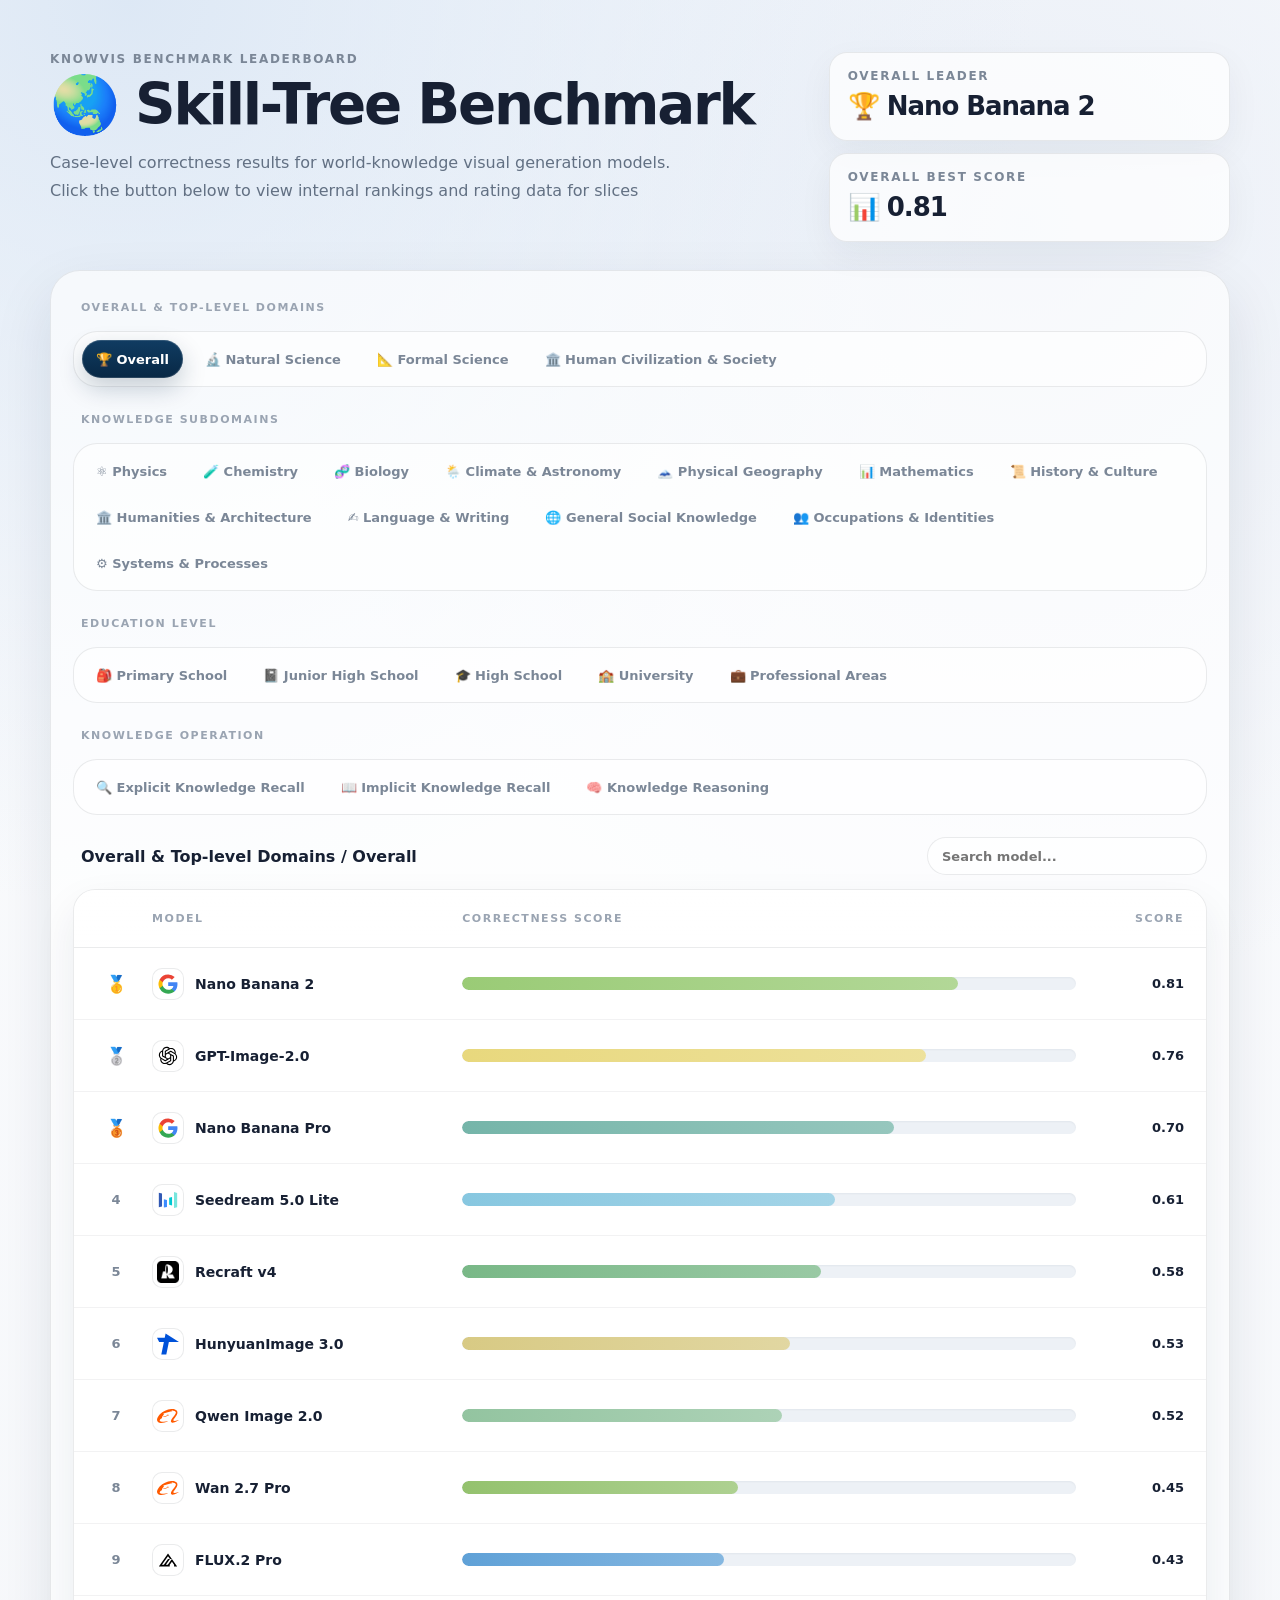
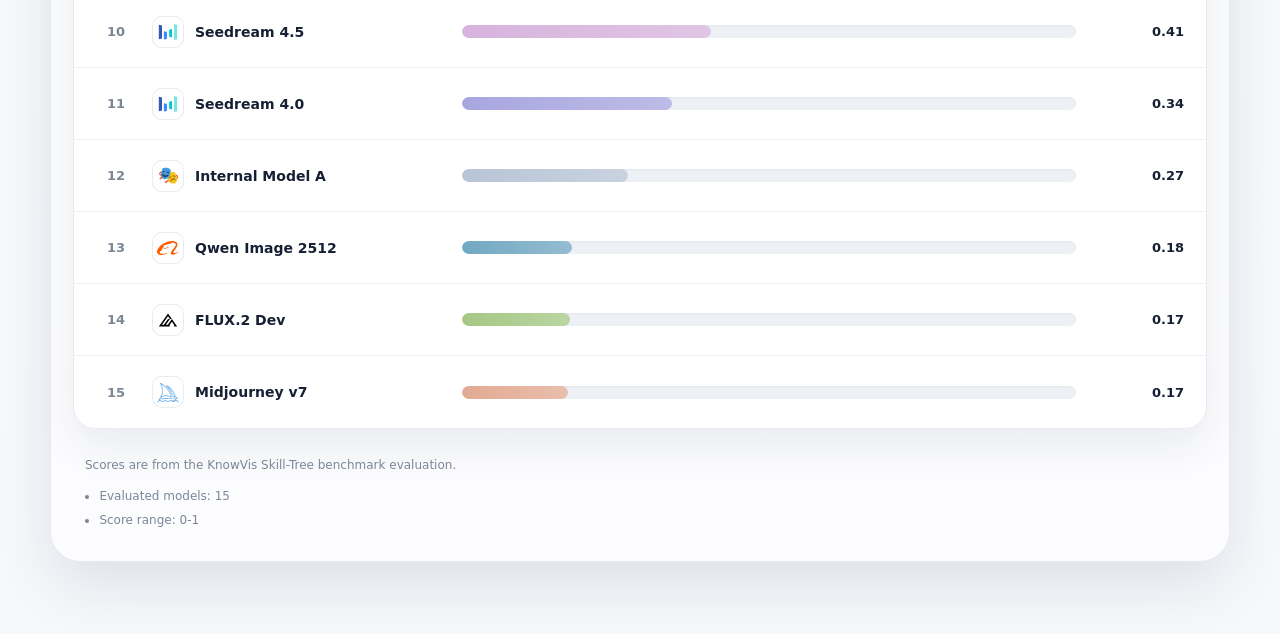
==== docs/index.html @ 6369343a "Update README.md with diagrams and leaderboard" ====
<!doctype html>
<html lang="zh-CN">
<head>
  <meta charset="utf-8" />
  <meta name="viewport" content="width=device-width, initial-scale=1" />
  <title></title>
  <meta name="description" content="" />

  <style>
    :root {
      --bg: #f6f8fb;
      --card: rgba(255, 255, 255, 0.92);
      --surface: rgba(255, 255, 255, 0.72);
      --surface-muted: rgba(255, 255, 255, 0.62);
      --text: #172033;
      --text-soft: #627083;
      --muted: #7b8797;
      --label: #9aa4b2;
      --line: rgba(23, 32, 51, 0.09);
      --line-soft: rgba(23, 32, 51, 0.055);
      --track: #edf1f6;
      --primary: #082845;
      --primary-2: #103c62;
      --primary-tint: rgba(8, 40, 69, 0.05);
      --danger: #b42318;
      --shadow-sm: 0 12px 34px rgba(15, 35, 62, 0.05);
      --shadow-md: 0 18px 42px rgba(18, 39, 70, 0.08);
      --shadow: 0 24px 60px rgba(13, 31, 58, 0.10);
      --shadow-tab-active: inset 0 0 0 1px rgba(255, 255, 255, 0.14), 0 10px 24px rgba(8, 40, 69, 0.22);
      --radius: 22px;
      --radius-sm: 18px;
      --radius-pill: 999px;
      --tracking-tight: -0.04em;
      --tracking-caps: 0.14em;
      --focus-ring: 0 0 0 4px rgba(8, 40, 69, 0.06);
    }

    * { box-sizing: border-box; }

    body {
      margin: 0;
      min-height: 100vh;
      color: var(--text);
      font-family: Inter, ui-sans-serif, system-ui, -apple-system, BlinkMacSystemFont, "Segoe UI", Arial, "PingFang SC", "Hiragino Sans GB", "Microsoft YaHei", sans-serif;
      background:
        radial-gradient(circle at 10% 0%, rgba(218, 230, 244, 0.90), transparent 36%),
        radial-gradient(circle at 80% 10%, rgba(233, 238, 246, 0.95), transparent 34%),
        linear-gradient(180deg, #fbfcfe 0%, var(--bg) 100%);
    }

    .page {
      width: min(1180px, calc(100vw - 40px));
      margin: 0 auto;
      padding: 52px 0 72px;
    }

    .hero {
      display: grid;
      grid-template-columns: minmax(0, 1fr) minmax(260px, 34%);
      gap: 28px;
      align-items: start;
      margin-bottom: 28px;
    }

    .eyebrow {
      margin: 0 0 10px;
      color: var(--muted);
      font-size: 12px;
      font-weight: 800;
      letter-spacing: var(--tracking-caps);
      text-transform: uppercase;
    }

    h1 {
      margin: 0;
      font-size: clamp(32px, 4.4vw, 58px);
      line-height: 1.02;
      letter-spacing: var(--tracking-tight);
    }

    .subtitle {
      max-width: 780px;
      margin: 16px 0 0;
      color: var(--text-soft);
      font-size: 16px;
      line-height: 1.75;
    }

    .summary-grid {
      display: grid;
      grid-template-columns: 1fr;
      gap: 12px;
    }

    .summary-card {
      display: flex;
      flex-direction: column;
      gap: 8px;
      min-width: 0;
      padding: 16px 18px 18px;
      border: 1px solid var(--line);
      border-radius: var(--radius-sm);
      background: var(--surface);
      box-shadow: var(--shadow-sm);
    }

    .summary-card span {
      color: var(--muted);
      font-size: 12px;
      font-weight: 700;
      letter-spacing: var(--tracking-caps);
      text-transform: uppercase;
    }

    .summary-card strong {
      font-size: clamp(18px, 2.2vw, 26px);
      line-height: 1.2;
      letter-spacing: var(--tracking-tight);
      word-break: break-word;
    }

    .leaderboard-section {
      padding: 22px;
      border: 1px solid var(--line);
      border-radius: calc(var(--radius) + 8px);
      background: var(--surface-muted);
      box-shadow: var(--shadow);
    }

    .tabs-wrap {
      display: grid;
      gap: 18px;
      margin-bottom: 22px;
    }

    .tab-group-label {
      margin: 0 0 9px;
      color: var(--label);
      padding: 8px;
      font-size: 11px;
      font-weight: 900;
      letter-spacing: var(--tracking-caps);
      text-transform: uppercase;
    }

    .tabs {
      display: flex;
      flex-wrap: wrap;
      gap: 8px;
      align-items: center;
      padding: 8px;
      border: 1px solid var(--line);
      border-radius: calc(var(--radius) + 2px);
      background: var(--surface-muted);
    }

    .tab-button {
      min-height: 38px;
      padding: 0 14px;
      border: 0;
      border-radius: var(--radius-pill);
      background: transparent;
      color: var(--muted);
      cursor: pointer;
      font: inherit;
      font-size: 13px;
      font-weight: 800;
      white-space: nowrap;
      transition: color 220ms ease, transform 220ms ease, background 220ms ease, box-shadow 220ms ease;
    }

    .tab-button:hover {
      transform: translateY(-1px);
      color: var(--text);
      background: var(--primary-tint);
    }

    .tab-button.active {
      color: #fff;
      background: linear-gradient(180deg, var(--primary-2), var(--primary));
      box-shadow: var(--shadow-tab-active);
    }

    .toolbar {
      display: flex;
      justify-content: space-between;
      gap: 14px;
      align-items: center;
      margin: 0 0 14px;
      flex-wrap: wrap;
    }

    .slice-title {
      margin: 0;
      padding: 8px;
      font-size: 16px;
      font-weight: 900;
    }

    .search-box {
      width: min(280px, 100%);
      height: 38px;
      border: 1px solid var(--line);
      border-radius: var(--radius-pill);
      padding: 0 14px;
      background: var(--surface);
      color: var(--text);
      outline: none;
      font: inherit;
      font-size: 13px;
      font-weight: 700;
    }

    .search-box:focus {
      border-color: rgba(8, 40, 69, 0.28);
      box-shadow: var(--focus-ring);
    }

    .table-card {
      overflow: hidden;
      border: 1px solid var(--line);
      border-radius: var(--radius);
      background: var(--card);
      box-shadow: var(--shadow-md);
    }

    .table-head,
    .row {
      display: grid;
      grid-template-columns: 40px minmax(220px, 1.15fr) minmax(320px, 2.4fr) 92px;
      gap: 16px;
      align-items: center;
    }

    .table-head {
      min-height: 58px;
      padding: 0 22px;
      color: var(--label);
      font-size: 11px;
      font-weight: 900;
      letter-spacing: var(--tracking-caps);
      text-transform: uppercase;
      border-bottom: 1px solid var(--line);
      background: linear-gradient(180deg, var(--surface), color-mix(in srgb, var(--surface) 60%, transparent));
    }

    .table-head > div:last-child {
      text-align: right;
    }

    .leaderboard-body {
      min-height: 560px;
      position: relative;
    }

    .leaderboard-body.fade-out .row {
      opacity: 0;
      transform: translateY(8px);
    }

    .row {
      min-height: 72px;
      padding: 0 22px;
      border-bottom: 1px solid var(--line-soft);
      transition: opacity 240ms ease, transform 240ms ease, background 180ms ease;
      opacity: 1;
      animation: rowIn 420ms both cubic-bezier(.22,.61,.36,1);
    }

    .row:hover { background: var(--surface-muted); }
    .row:last-child { border-bottom: 0; }

    @keyframes rowIn {
      from { opacity: 0; transform: translateY(12px); }
      to { opacity: 1; transform: translateY(0); }
    }

    .rank {
      display: flex;
      align-items: center;
      justify-content: center;
      color: var(--muted);
      font-size: 13px;
      font-weight: 900;
    }

    .medal { font-size: 17px; }

    .model {
      display: flex;
      align-items: center;
      gap: 11px;
      min-width: 0;
    }

    .logo {
      display: grid;
      place-items: center;
      flex: 0 0 32px;
      width: 32px;
      height: 32px;
      overflow: hidden;
      border: 1px solid var(--line);
      border-radius: 10px;
      background: #fff;
    }

    .logo img {
      width: 100%;
      height: 100%;
      object-fit: contain;
      padding: 4px;
    }

    .logo-emoji {
      font-size: 17px;
      line-height: 1;
    }

    .model-name {
      overflow: hidden;
      text-overflow: ellipsis;
      white-space: nowrap;
      font-size: 14px;
      font-weight: 850;
    }

    .bar-track {
      position: relative;
      height: 13px;
      overflow: hidden;
      border-radius: var(--radius-pill);
      background: var(--track);
      box-shadow: inset 0 1px 2px rgba(10, 31, 58, 0.05);
    }

    .bar {
      position: absolute;
      left: 0;
      top: 0;
      bottom: 0;
      width: 0;
      border-radius: var(--radius-pill);
      background: linear-gradient(90deg, var(--row-color), color-mix(in srgb, var(--row-color) 76%, #ffffff));
      transition: width 780ms cubic-bezier(.22,.61,.36,1);
    }

    .score {
      color: var(--text);
      font-size: 13px;
      font-weight: 900;
      text-align: right;
      font-variant-numeric: tabular-nums;
    }

    .footer-note,
    .error-message {
      padding: 8px;
      margin: 18px 4px 0;
      color: var(--muted);
      font-size: 12px;
      line-height: 1.7;
    }

    .footer-note ul {
      margin: 10px 0 0;
      padding-left: 1.2em;
    }

    .footer-note li + li {
      margin-top: 4px;
    }

    .error-message {
      display: none;
      color: var(--danger);
      font-weight: 800;
    }

    .empty-state {
      display: grid;
      place-items: center;
      min-height: 260px;
      color: var(--muted);
      font-size: 14px;
      font-weight: 800;
    }

    @media (max-width: 860px) {
      .page { width: min(100vw - 24px, 760px); padding-top: 34px; }
      .hero { grid-template-columns: 1fr; }

      .summary-grid {
        grid-template-columns: repeat(2, minmax(0, 1fr));
      }

      .toolbar {
        flex-direction: column;
        align-items: stretch;
        flex-wrap: nowrap;
        gap: 10px;
      }

      .search-box {
        width: 100%;
      }

      .table-head { display: none; }
      .leaderboard-body { min-height: 0; }
      .row {
        grid-template-columns: 38px 1fr 70px;
        grid-template-areas:
          "rank model score"
          "rank bar bar";
        gap: 9px 12px;
        min-height: 92px;
        padding: 14px 14px;
      }
      .rank { grid-area: rank; }
      .model { grid-area: model; }
      .bar-track { grid-area: bar; }
      .score { grid-area: score; }
    }
  </style>
</head>
<body>
  <main class="page">
    <section class="hero">
      <div>
        <p class="eyebrow" id="eyebrow"></p>
        <h1 id="pageTitle"></h1>
        <p class="subtitle" id="pageSubtitle"></p>
      </div>
      <div class="summary-grid" aria-label="overall leader">
        <div class="summary-card"><span>Overall Leader</span><strong id="overallLeaderName">--</strong></div>
        <div class="summary-card"><span>Overall Best Score</span><strong id="overallLeaderScore">--</strong></div>
      </div>
    </section>

    <section class="leaderboard-section" aria-label="leaderboard">
      <div class="tabs-wrap" id="tabsWrap"></div>

      <div class="toolbar">
        <p class="slice-title" id="sliceTitle"></p>
        <input class="search-box" id="modelSearch" type="search" placeholder="Search model..." autocomplete="off" />
      </div>

      <div class="table-card">
        <div class="table-head">
          <div></div>
          <div>Model</div>
          <div>Correctness Score</div>
          <div>Score</div>
        </div>
        <div class="leaderboard-body" id="leaderboardBody" aria-live="polite">
          <div class="empty-state"></div>
        </div>
      </div>

      <p class="error-message" id="errorMessage"></p>
      <div class="footer-note" id="footerNote"></div>
    </section>
  </main>

  <script>
    const DATA_URL = './data/skill-tree.json';

    const DEFAULT_COLORS = [
      '#9acb76', '#75b5a9', '#e8d87d', '#5fa1d7', '#a4c884',
      '#79b887', '#93c4a0', '#72a8c2', '#94c26e', '#d8ca84',
      '#e2aa92', '#a8a6df', '#d7b3dd', '#87c7e0', '#b8c5d6'
    ];

    let appData = null;
    let models = [];
    let sliceGroups = {};
    let state = {
      groupKey: null,
      sliceKey: null,
      searchText: ''
    };

    const tabsWrap = document.getElementById('tabsWrap');
    const body = document.getElementById('leaderboardBody');
    const searchInput = document.getElementById('modelSearch');
    const errorMessage = document.getElementById('errorMessage');

    async function loadData() {
      const response = await fetch(DATA_URL, { cache: 'no-store' });
      if (!response.ok) {
        throw new Error(`Failed to load ${DATA_URL}. HTTP status: ${response.status}`);
      }
      return response.json();
    }

    function validateData(data) {
      if (!data || !Array.isArray(data.models) || data.models.length === 0) {
        throw new Error('leaderboard.json 缺少 models 数组，或 models 为空。');
      }
      if (!data.sliceGroups || typeof data.sliceGroups !== 'object') {
        throw new Error('leaderboard.json 缺少 sliceGroups 对象。');
      }

      const modelCount = data.models.length;
      Object.entries(data.sliceGroups).forEach(([groupKey, group]) => {
        if (!Array.isArray(group.slices)) {
          throw new Error(`sliceGroups.${groupKey}.slices 必须是数组。`);
        }
        group.slices.forEach(slice => {
          if (!slice.label) {
            throw new Error(`Slice「${slice.key}」缺少 label 字段。`);
          }
          if (!Array.isArray(slice.values) || slice.values.length !== modelCount) {
            throw new Error(`Slice「${slice.label}」的 values 长度必须与 models 数量一致。`);
          }
        });
      });
    }

    function sliceTabLabel(slice) {
      return slice.emoji ? `${slice.emoji} ${slice.label}` : slice.label;
    }

    function initPageMeta(data) {
      const meta = data.meta || {};

      if (meta.title) {
        document.title = meta.title;
        document.getElementById('pageTitle').textContent = meta.title;
      }
      if (meta.eyebrow) {
        document.getElementById('eyebrow').textContent = meta.eyebrow;
      }
      if (meta.subtitle) {
        document.getElementById('pageSubtitle').innerHTML = meta.subtitle;
      }
      if (meta.description) {
        document.querySelector('meta[name="description"]').setAttribute('content', meta.description);
      }
      renderFooterNote(data);
    }

    function renderFooterNote(data) {
      const meta = data.meta || {};
      const parts = [];
      if (meta.footerNote) parts.push(meta.footerNote);

      const stats = [];
      if (models.length) stats.push(`Evaluated models: ${models.length}`);
      if (meta.scoreRange) stats.push(`Score range: ${meta.scoreRange}`);
      if (stats.length) {
        const items = stats.map(item => `<li>${safeText(item)}</li>`).join('');
        parts.push(`<ul>${items}</ul>`);
      }

      document.getElementById('footerNote').innerHTML = parts.join('');
    }

    function getOverallSlice() {
      for (const group of Object.values(sliceGroups)) {
        const slice = group.slices?.find(item => item.key === 'all');
        if (slice) return slice;
      }
      return null;
    }

    function renderOverallLeader() {
      const slice = getOverallSlice();
      const leader = slice ? rowsFromValues(slice.values)[0] : null;
      const nameEl = document.getElementById('overallLeaderName');
      const scoreEl = document.getElementById('overallLeaderScore');

      if (!leader) {
        nameEl.textContent = '--';
        nameEl.title = '';
        scoreEl.textContent = '--';
        return;
      }

      nameEl.textContent = `🏆 ${leader.name}`;
      nameEl.title = leader.name;
      scoreEl.textContent = `📊 ${leader.score.toFixed(2)}`;
    }

    function getOrderedGroupKeys() {
      return Object.entries(sliceGroups)
        .sort((a, b) => (a[1].order ?? 999) - (b[1].order ?? 999))
        .map(([key]) => key);
    }

    function getActiveGroup() {
      return sliceGroups[state.groupKey];
    }

    function getActiveSlice() {
      const group = getActiveGroup();
      if (!group) return null;
      return group.slices.find(item => item.key === state.sliceKey) || group.slices[0];
    }

    function rowsFromValues(values) {
      return models.map((model, i) => ({
        ...model,
        score: Number(values[i]),
        color: model.color || DEFAULT_COLORS[i % DEFAULT_COLORS.length]
      })).sort((a, b) => b.score - a.score || a.name.localeCompare(b.name));
    }

    function medal(rank) {
      if (rank === 1) return '<span class="medal">🥇</span>';
      if (rank === 2) return '<span class="medal">🥈</span>';
      if (rank === 3) return '<span class="medal">🥉</span>';
      return rank;
    }

    function safeText(value) {
      return String(value ?? '')
        .replaceAll('&', '&amp;')
        .replaceAll('<', '&lt;')
        .replaceAll('>', '&gt;')
        .replaceAll('"', '&quot;')
        .replaceAll("'", '&#039;');
    }

    function renderModelLogo(row) {
      if (row.logoEmoji) {
        return `<div class="logo logo-emoji" aria-hidden="true">${safeText(row.logoEmoji)}</div>`;
      }
      if (row.logo) {
        const src = encodeURI(row.logo);
        return `<div class="logo"><img src="${safeText(src)}" alt="" loading="lazy" decoding="async" /></div>`;
      }
      return `<div class="logo logo-emoji">${safeText(row.name.slice(0, 2).toUpperCase())}</div>`;
    }

    function renderTabs() {
      tabsWrap.innerHTML = '';

      getOrderedGroupKeys().forEach(groupKey => {
        const group = sliceGroups[groupKey];
        const block = document.createElement('div');
        const label = document.createElement('p');
        const tabs = document.createElement('div');

        label.className = 'tab-group-label';
        label.textContent = group.label || groupKey;
        tabs.className = 'tabs';
        tabs.setAttribute('role', 'tablist');
        tabs.setAttribute('aria-label', group.label || groupKey);

        group.slices.forEach(slice => {
          const button = document.createElement('button');
          button.className = 'tab-button';
          button.type = 'button';
          button.role = 'tab';
          button.textContent = sliceTabLabel(slice);
          button.dataset.groupKey = groupKey;
          button.dataset.sliceKey = slice.key;
          button.addEventListener('click', () => {
            state.groupKey = groupKey;
            state.sliceKey = slice.key;
            updateTabs();
            renderRows();
          });
          tabs.appendChild(button);
        });

        block.appendChild(label);
        block.appendChild(tabs);
        tabsWrap.appendChild(block);
      });
    }

    function updateTabs() {
      document.querySelectorAll('.tab-button').forEach(btn => {
        const active = btn.dataset.groupKey === state.groupKey && btn.dataset.sliceKey === state.sliceKey;
        btn.classList.toggle('active', active);
        btn.setAttribute('aria-selected', active ? 'true' : 'false');
      });
    }

    function renderRows() {
      const activeSlice = getActiveSlice();
      if (!activeSlice) return;

      const query = state.searchText.trim().toLowerCase();
      const allRows = rowsFromValues(activeSlice.values);
      const rows = query
        ? allRows.filter(row => row.name.toLowerCase().includes(query) || String(row.key || '').toLowerCase().includes(query))
        : allRows;

      document.getElementById('sliceTitle').textContent = `${getActiveGroup().label || state.groupKey} / ${activeSlice.label}`;

      body.classList.add('fade-out');
      window.setTimeout(() => {
        if (rows.length === 0) {
          body.innerHTML = '<div class="empty-state">No matched models.</div>';
          body.classList.remove('fade-out');
          return;
        }

        body.innerHTML = rows.map((row, index) => {
          const rank = allRows.findIndex(item => item.key === row.key) + 1;
          const displayRank = rank || index + 1;
          return `
            <div class="row" style="--row-color: ${safeText(row.color)}; animation-delay: ${index * 34}ms">
              <div class="rank">${medal(displayRank)}</div>
              <div class="model" title="${safeText(row.name)}">
                ${renderModelLogo(row)}
                <div class="model-name">${safeText(row.name)}</div>
              </div>
              <div class="bar-track" aria-label="${safeText(row.name)} correctness score ${row.score}">
                <div class="bar" data-width="${Math.max(0, Math.min(100, row.score * 100))}"></div>
              </div>
              <div class="score">${row.score.toFixed(2)}</div>
            </div>
          `;
        }).join('');

        body.classList.remove('fade-out');
        requestAnimationFrame(() => {
          document.querySelectorAll('.bar').forEach(el => {
            el.style.width = `${el.dataset.width}%`;
          });
        });
      }, 150);
    }

    function showError(err) {
      console.error(err);
      body.innerHTML = '<div class="empty-state">Failed to load leaderboard data.</div>';
      errorMessage.style.display = 'block';
      errorMessage.textContent = `${err.message} 请确认文件存在：data/leaderboard.json，并通过 HTTP 服务访问页面。不要直接双击打开 index.html。`;
    }

    async function init() {
      try {
        appData = await loadData();
        validateData(appData);

        models = appData.models;
        sliceGroups = appData.sliceGroups;
        initPageMeta(appData);
        renderOverallLeader();

        const firstGroupKey = getOrderedGroupKeys()[0];
        state.groupKey = firstGroupKey;
        state.sliceKey = sliceGroups[firstGroupKey].slices[0].key;

        renderTabs();
        updateTabs();
        renderRows();
      } catch (err) {
        showError(err);
      }
    }

    searchInput.addEventListener('input', event => {
      state.searchText = event.target.value;
      renderRows();
    });

    init();
  </script>
</body>
</html>
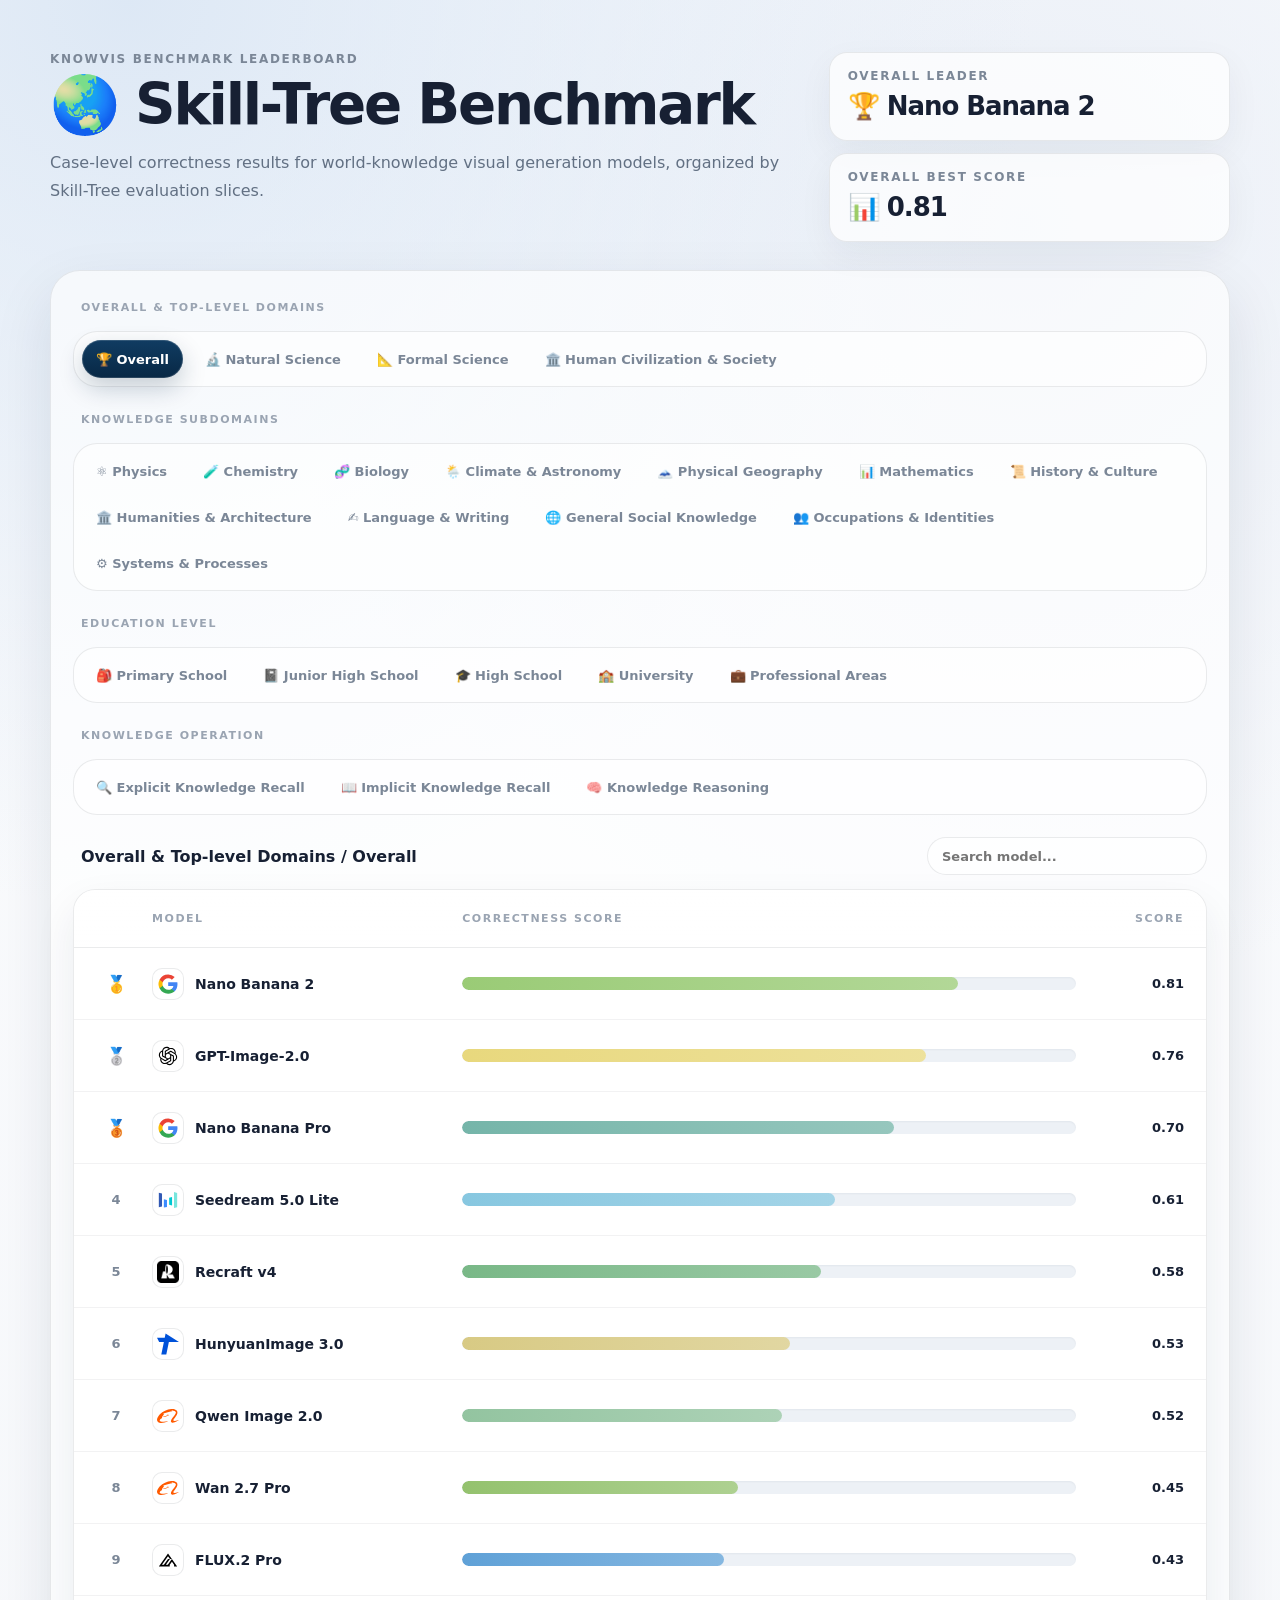
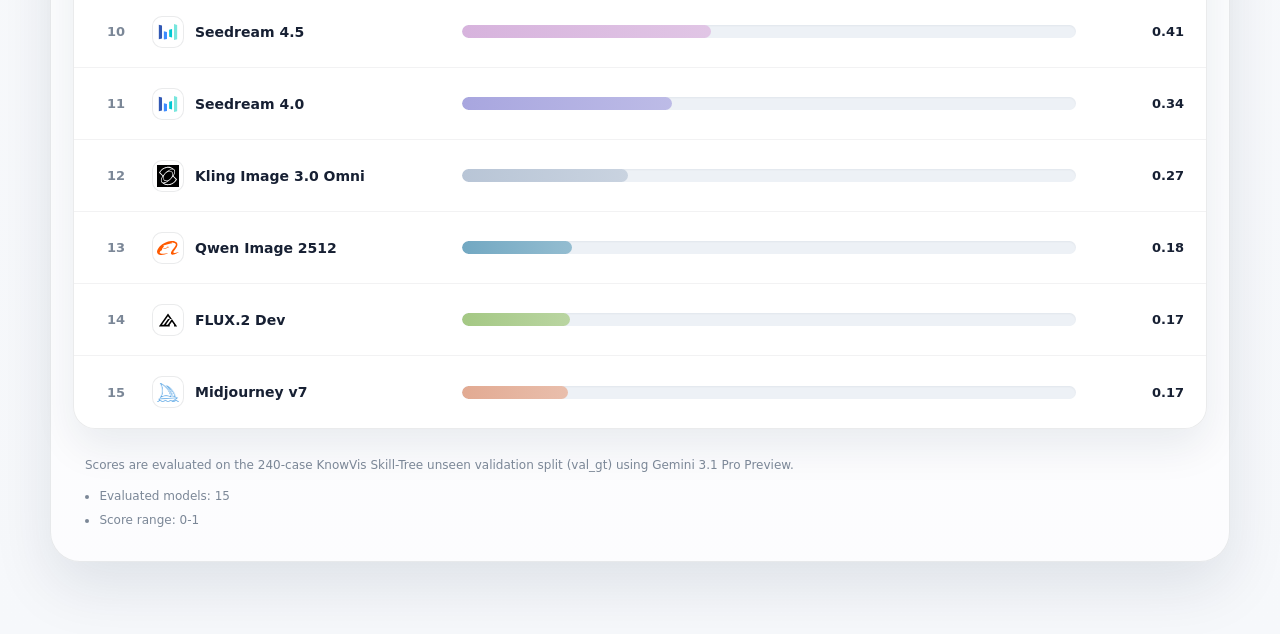
==== commit ba75d5f6: "Release camera-ready KnowVis codebase, leaderboard scripts, and updated documentation - De-anonymize" ====
--- a/docs/index.html
+++ b/docs/index.html
@@ -1,10 +1,10 @@
 <!doctype html>
-<html lang="zh-CN">
+<html lang="en">
 <head>
   <meta charset="utf-8" />
   <meta name="viewport" content="width=device-width, initial-scale=1" />
-  <title></title>
-  <meta name="description" content="" />
+  <title>KnowVis Benchmark Leaderboard</title>
+  <meta name="description" content="Case-level correctness results for world-knowledge visual generation models on the KnowVis Skill-Tree Benchmark." />
 
   <style>
     :root {
@@ -495,10 +495,10 @@
 
     function validateData(data) {
       if (!data || !Array.isArray(data.models) || data.models.length === 0) {
-        throw new Error('leaderboard.json 缺少 models 数组，或 models 为空。');
+        throw new Error('skill-tree.json 缺少 models 数组，或 models 为空。');
       }
       if (!data.sliceGroups || typeof data.sliceGroups !== 'object') {
-        throw new Error('leaderboard.json 缺少 sliceGroups 对象。');
+        throw new Error('skill-tree.json 缺少 sliceGroups 对象。');
       }
 
       const modelCount = data.models.length;
@@ -730,7 +730,7 @@
       console.error(err);
       body.innerHTML = '<div class="empty-state">Failed to load leaderboard data.</div>';
       errorMessage.style.display = 'block';
-      errorMessage.textContent = `${err.message} 请确认文件存在：data/leaderboard.json，并通过 HTTP 服务访问页面。不要直接双击打开 index.html。`;
+      errorMessage.textContent = `${err.message} 请确认文件存在：data/skill-tree.json，并通过 HTTP 服务访问页面。不要直接双击打开 index.html。`;
     }
 
     async function init() {
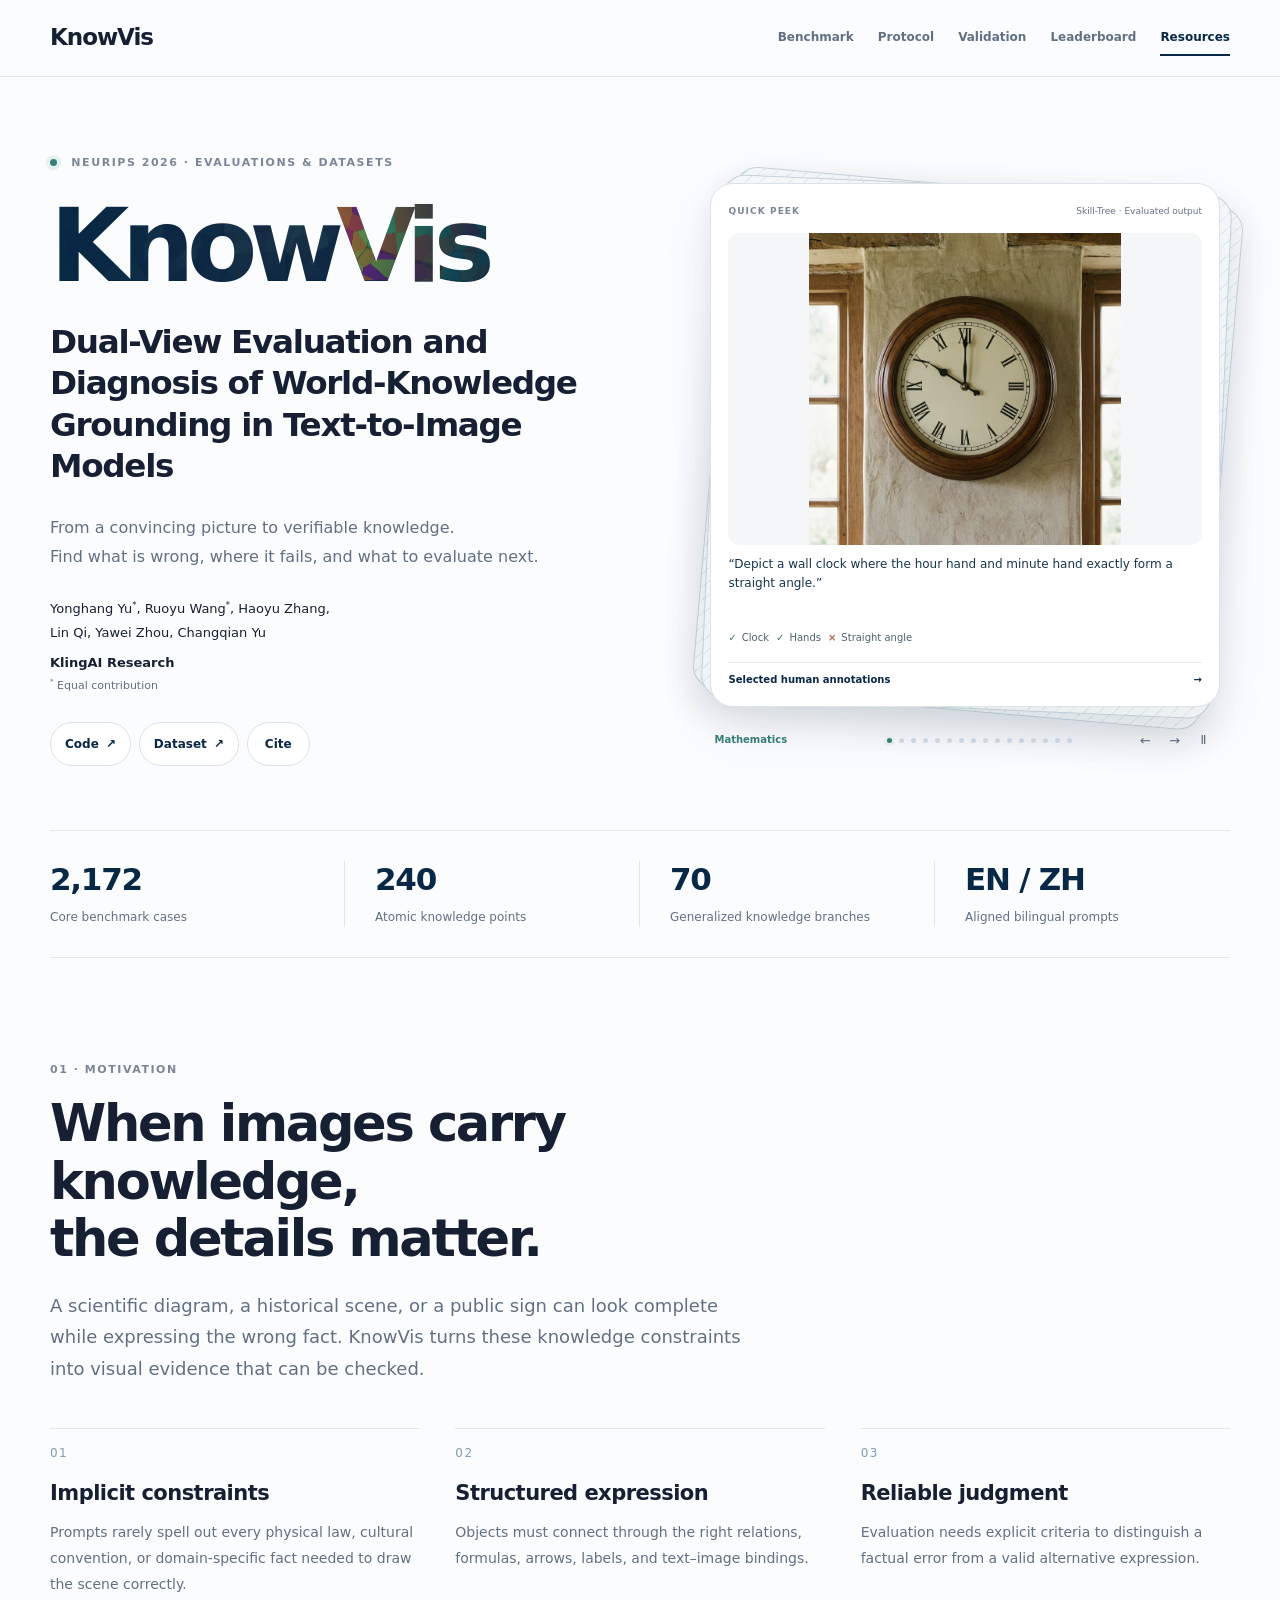
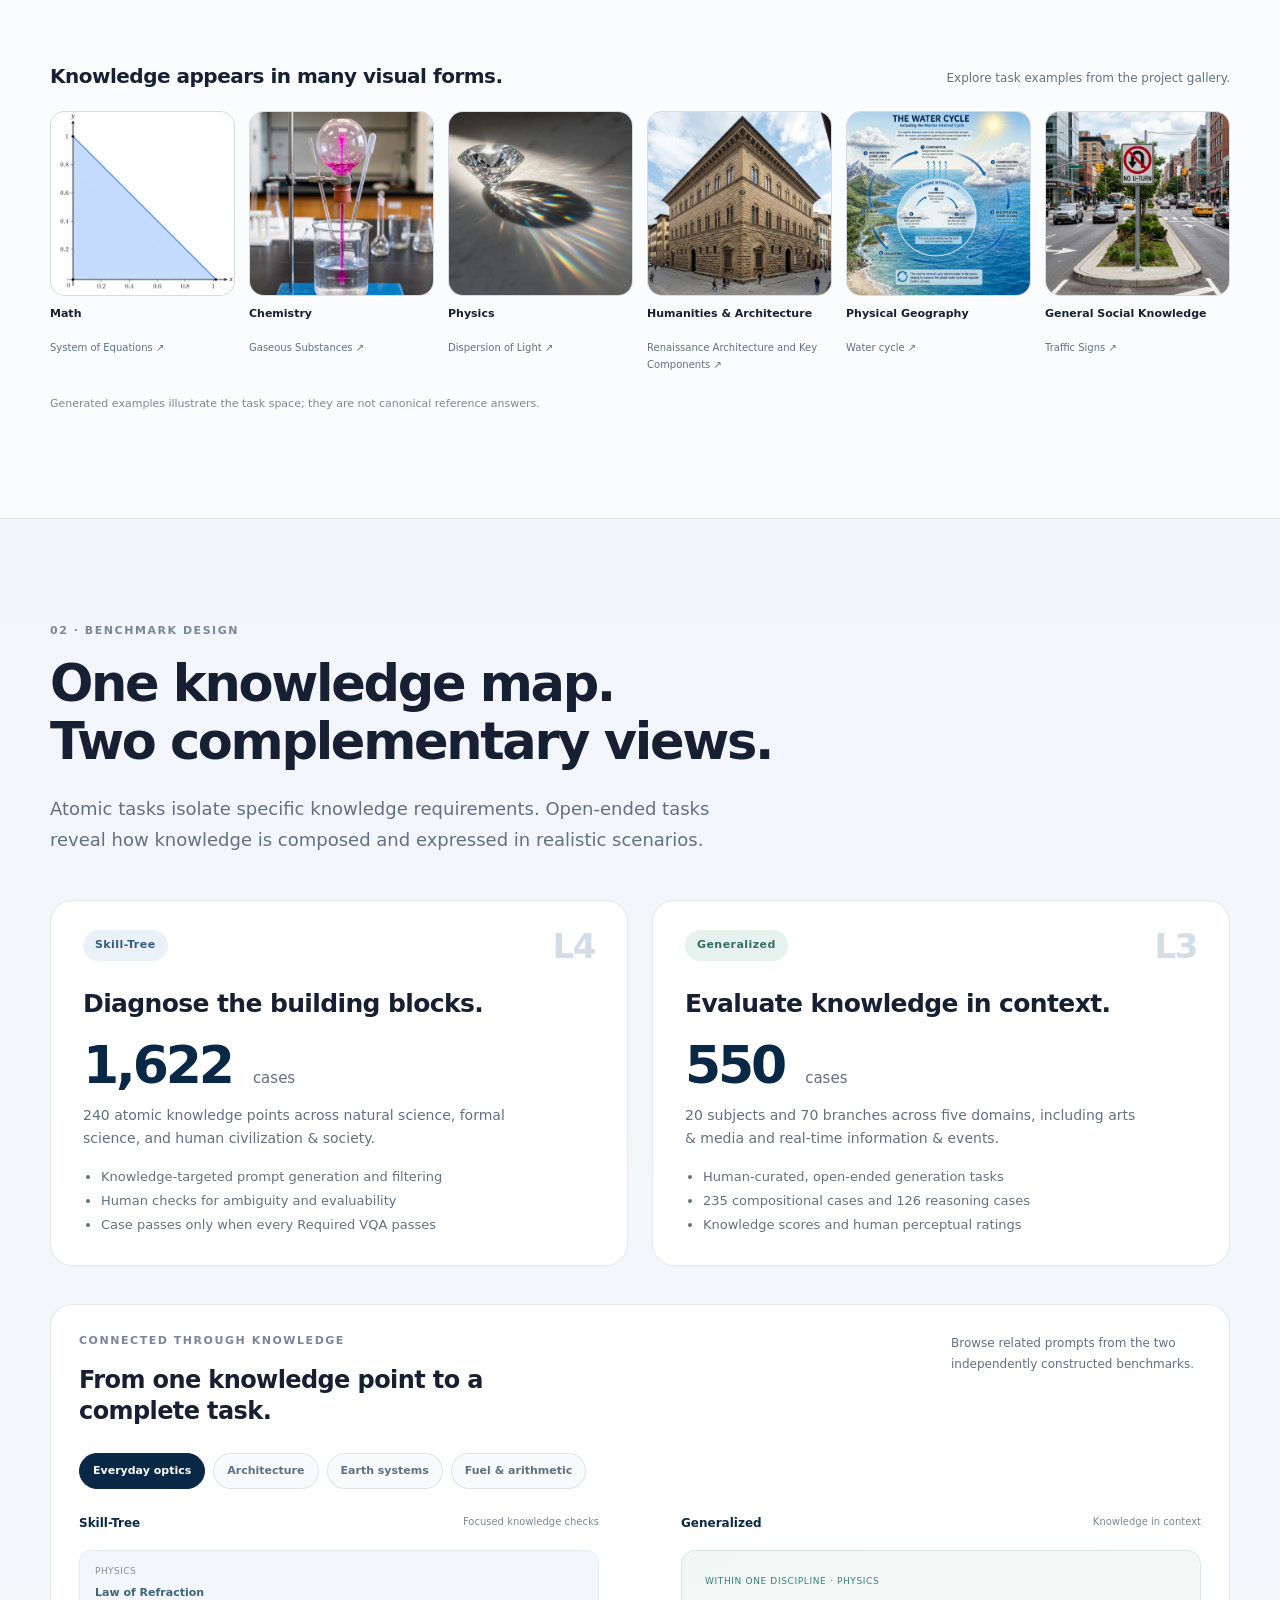
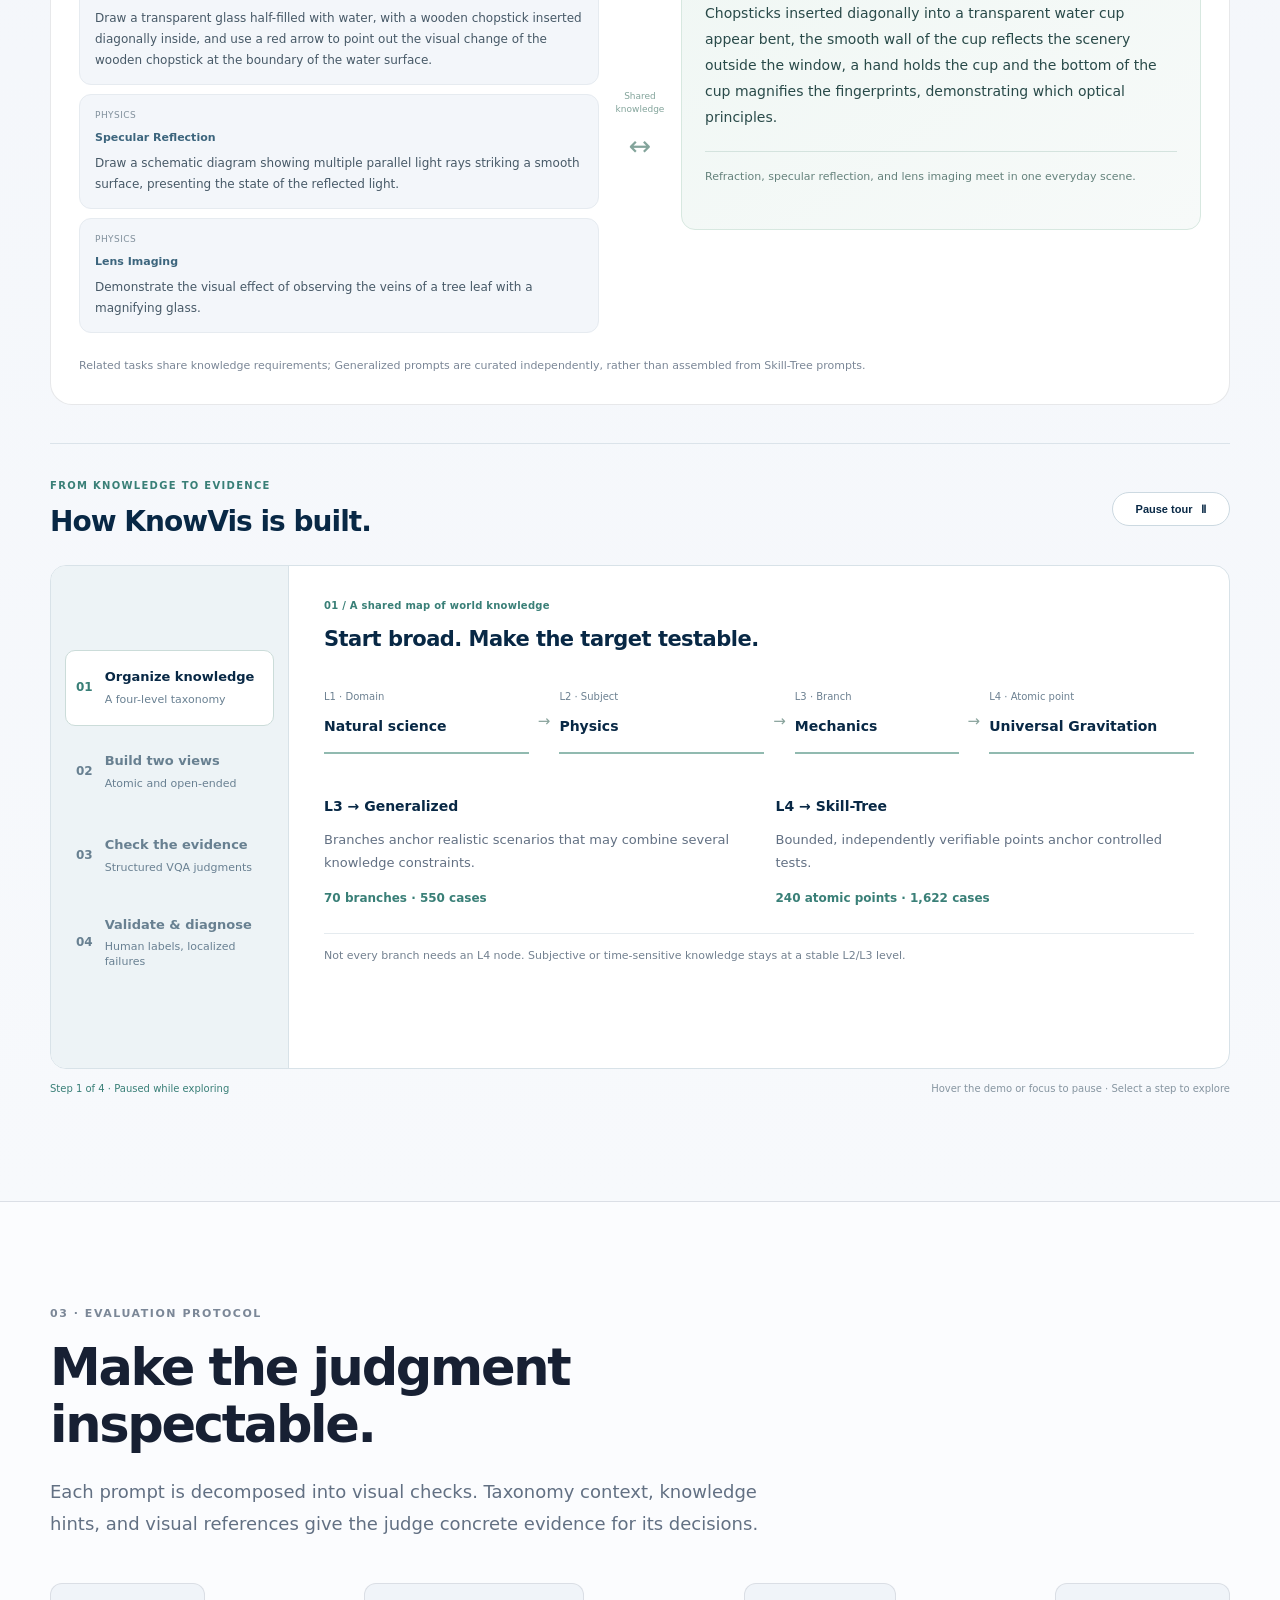
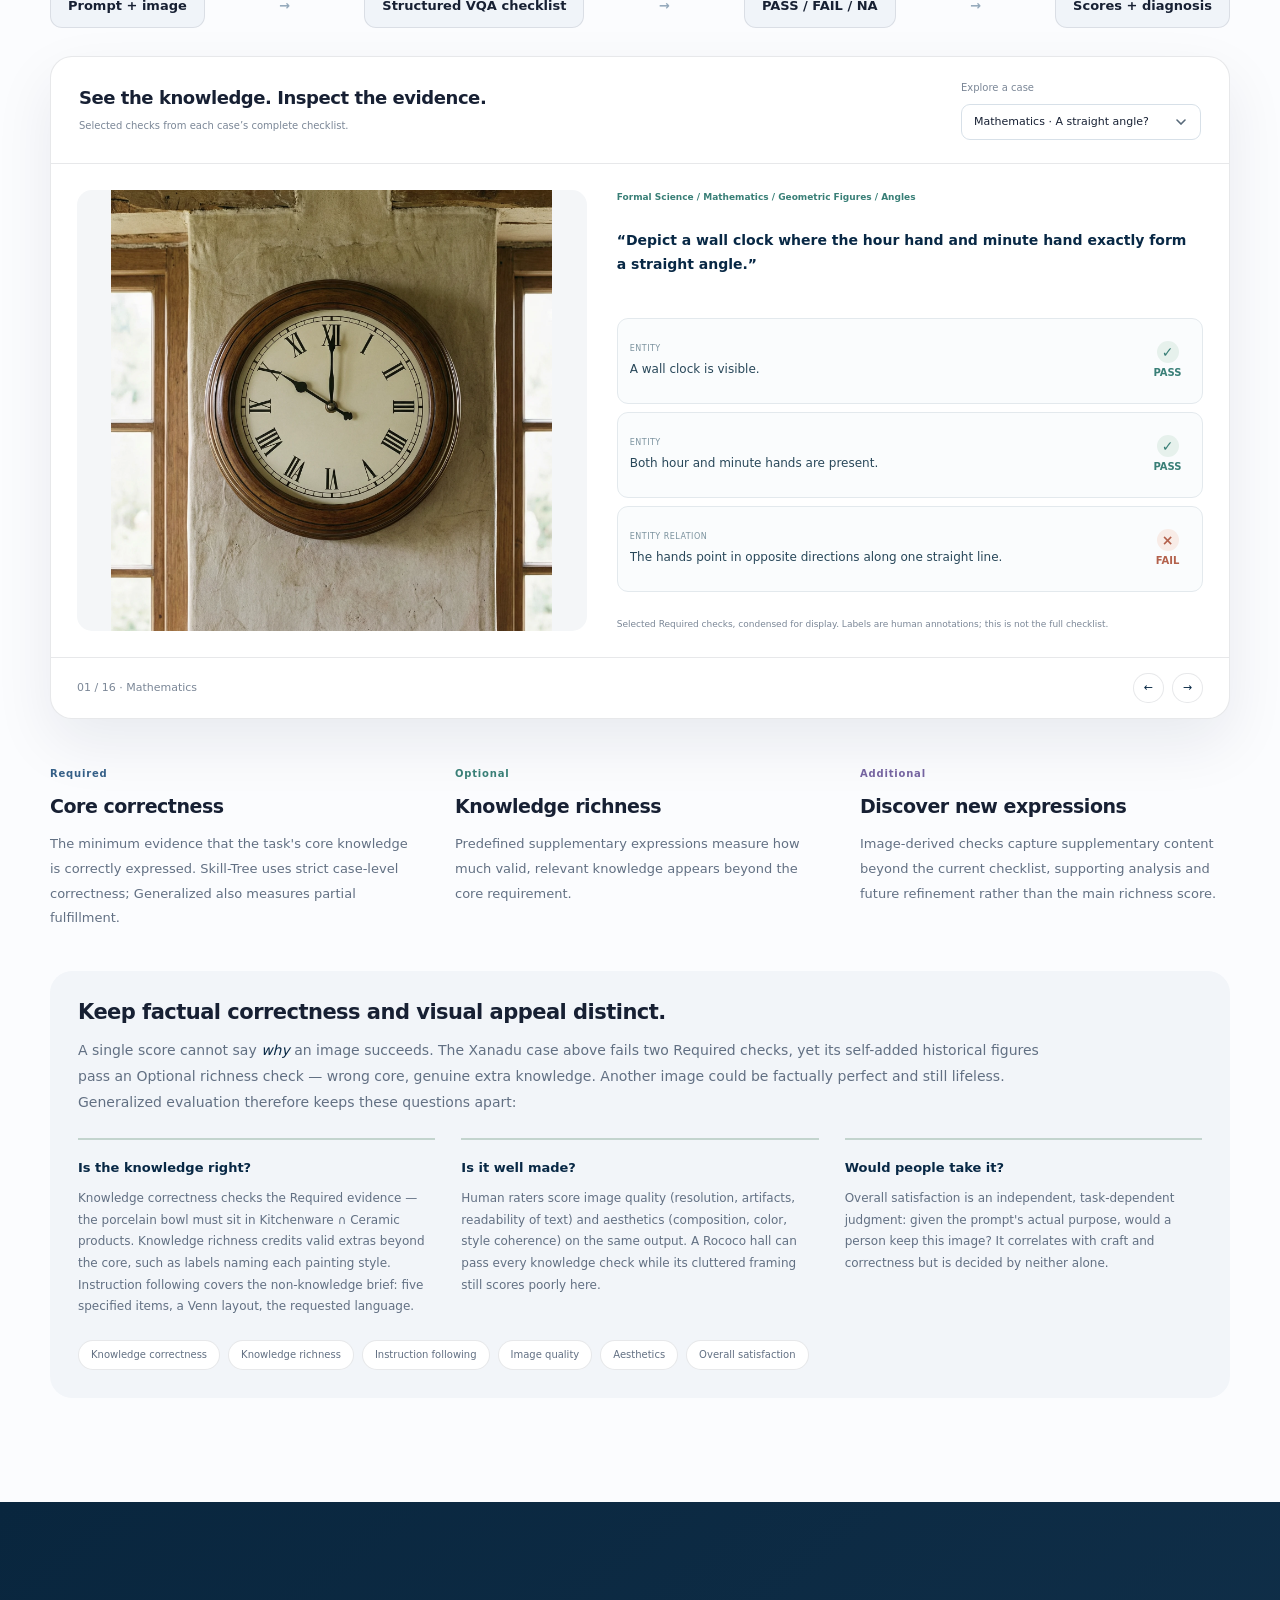
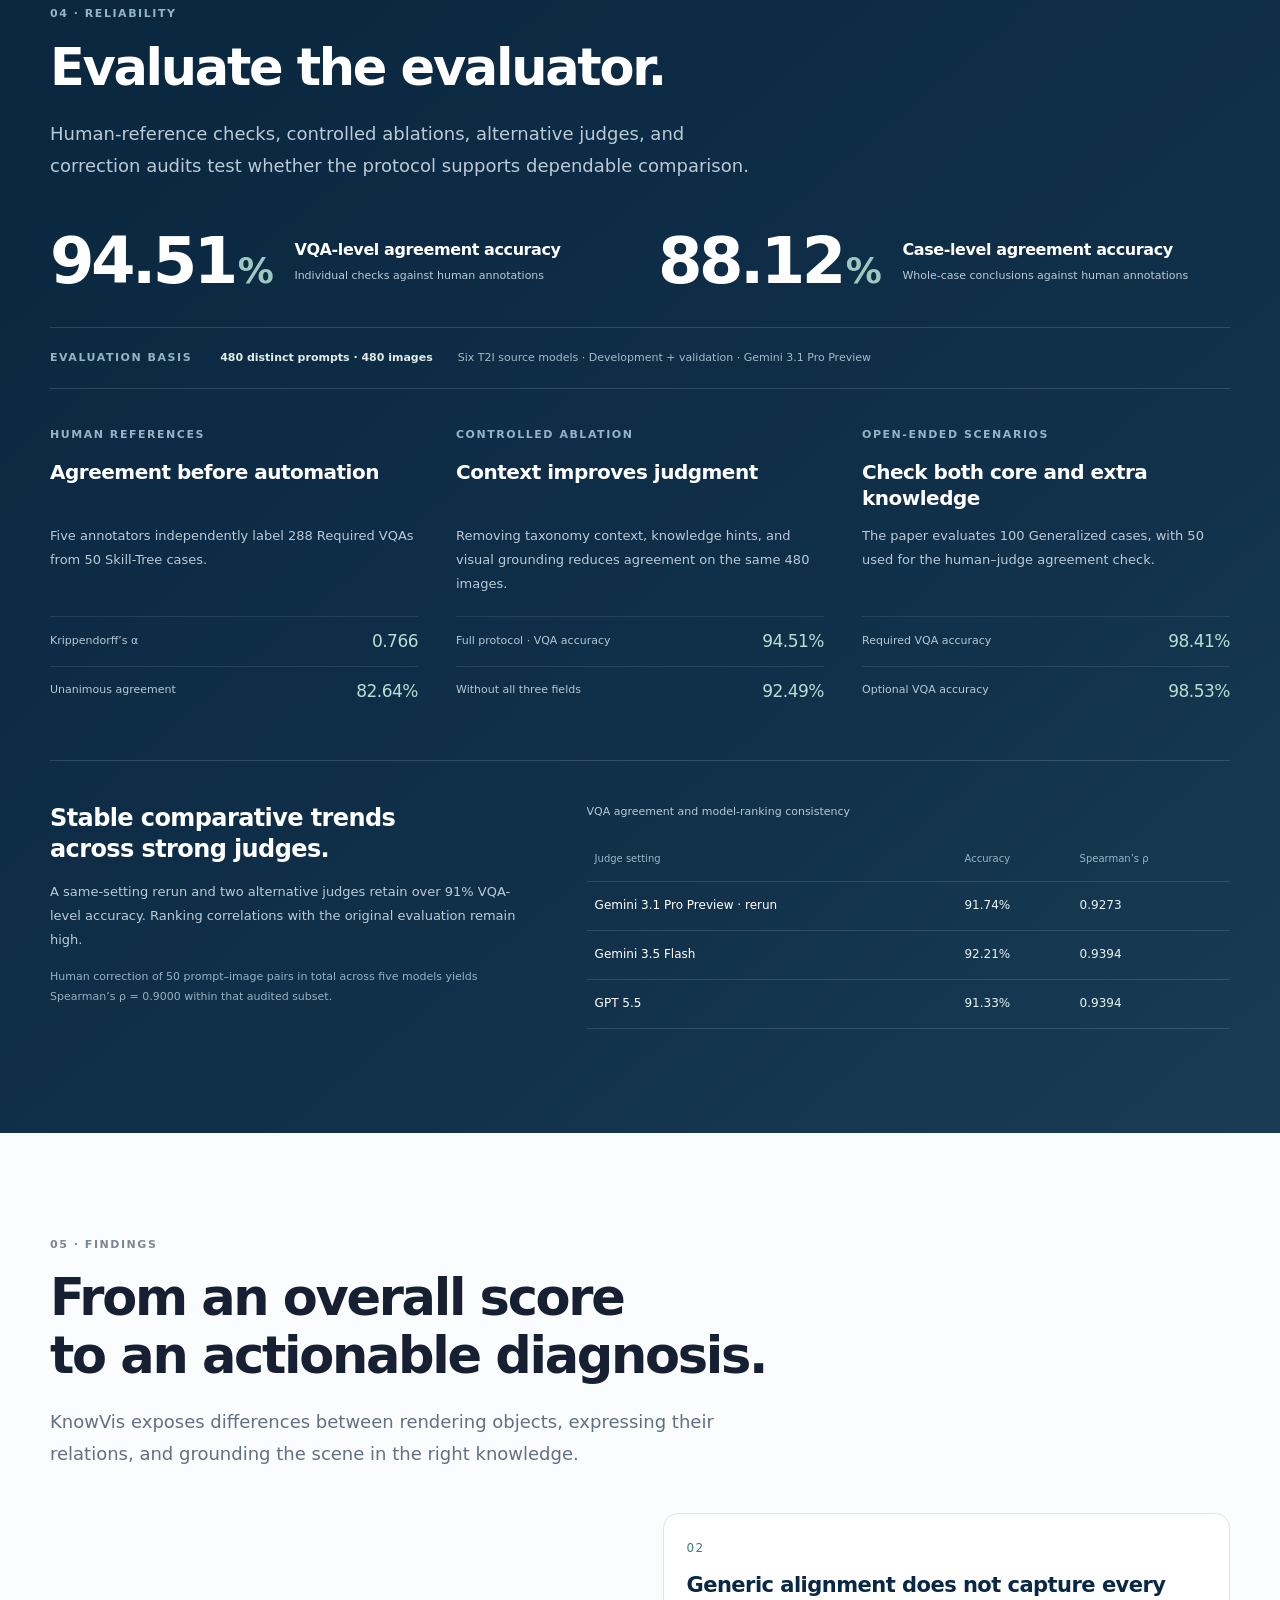
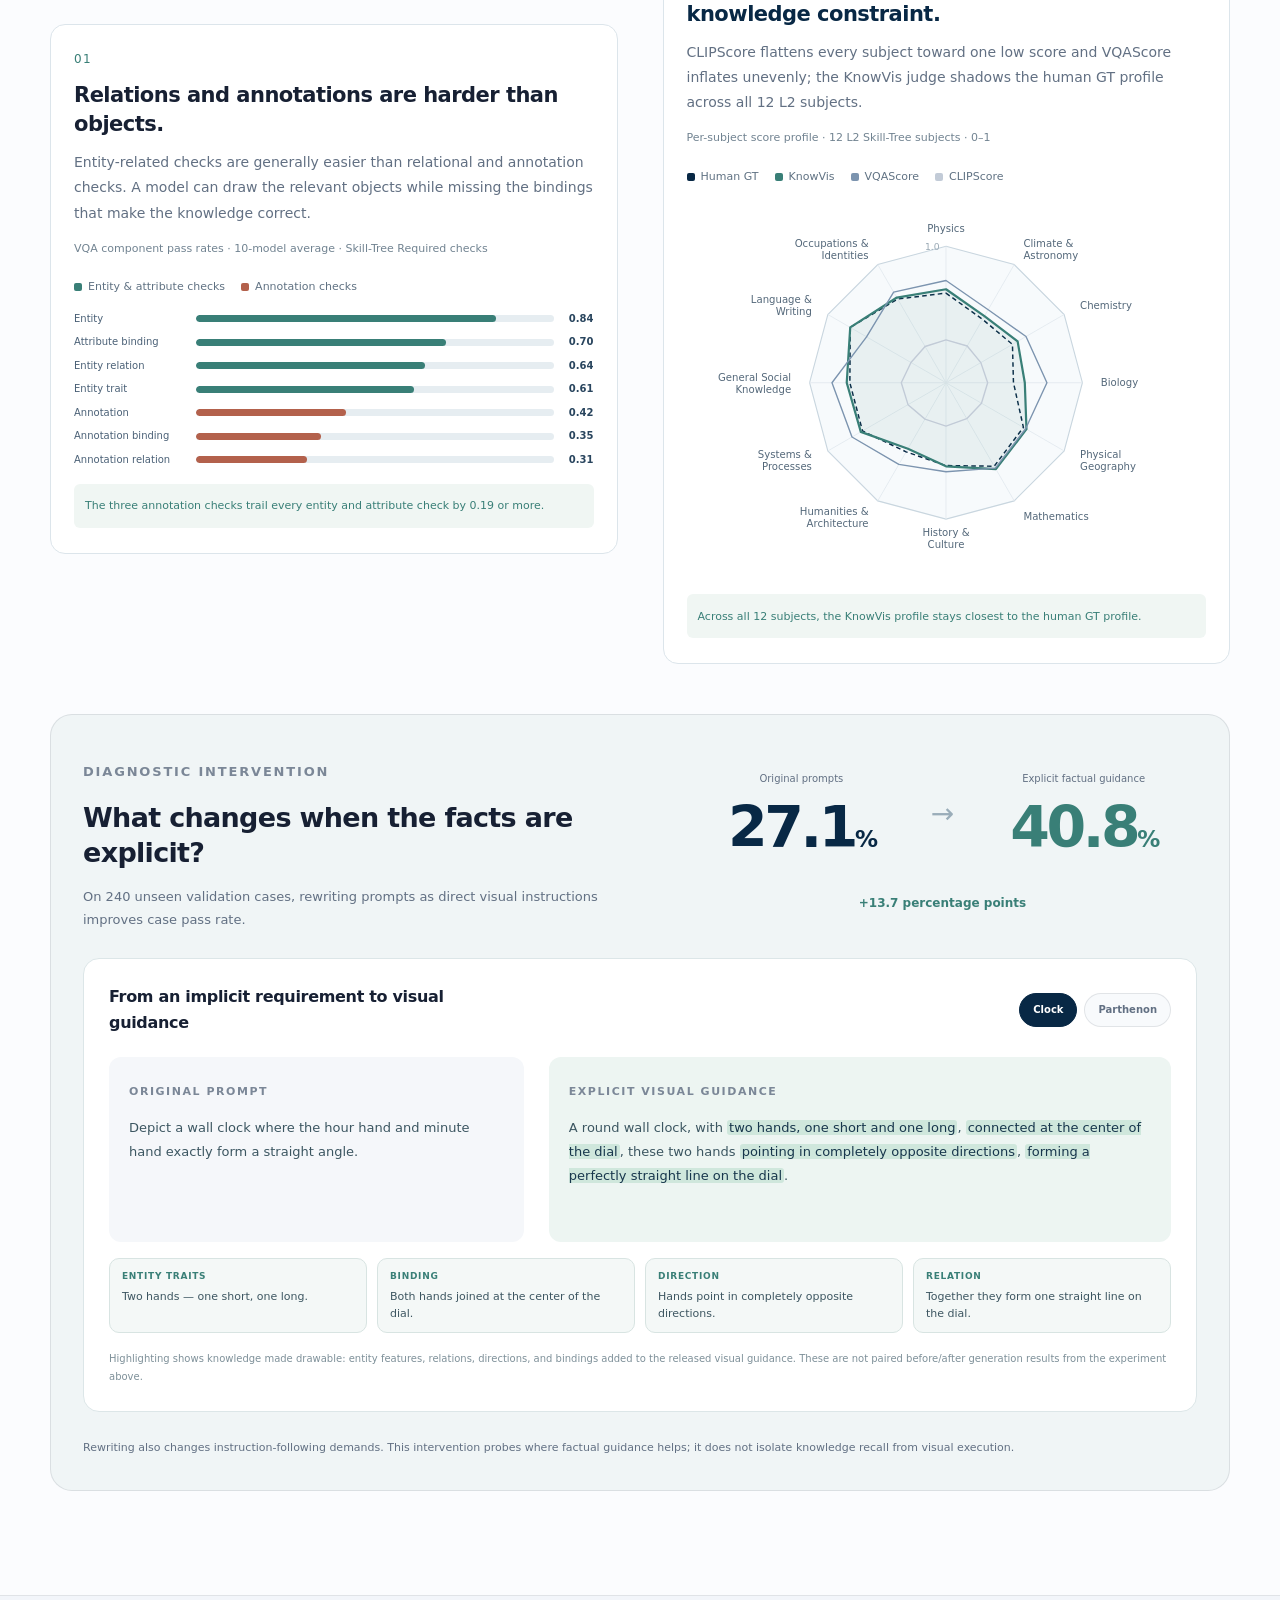
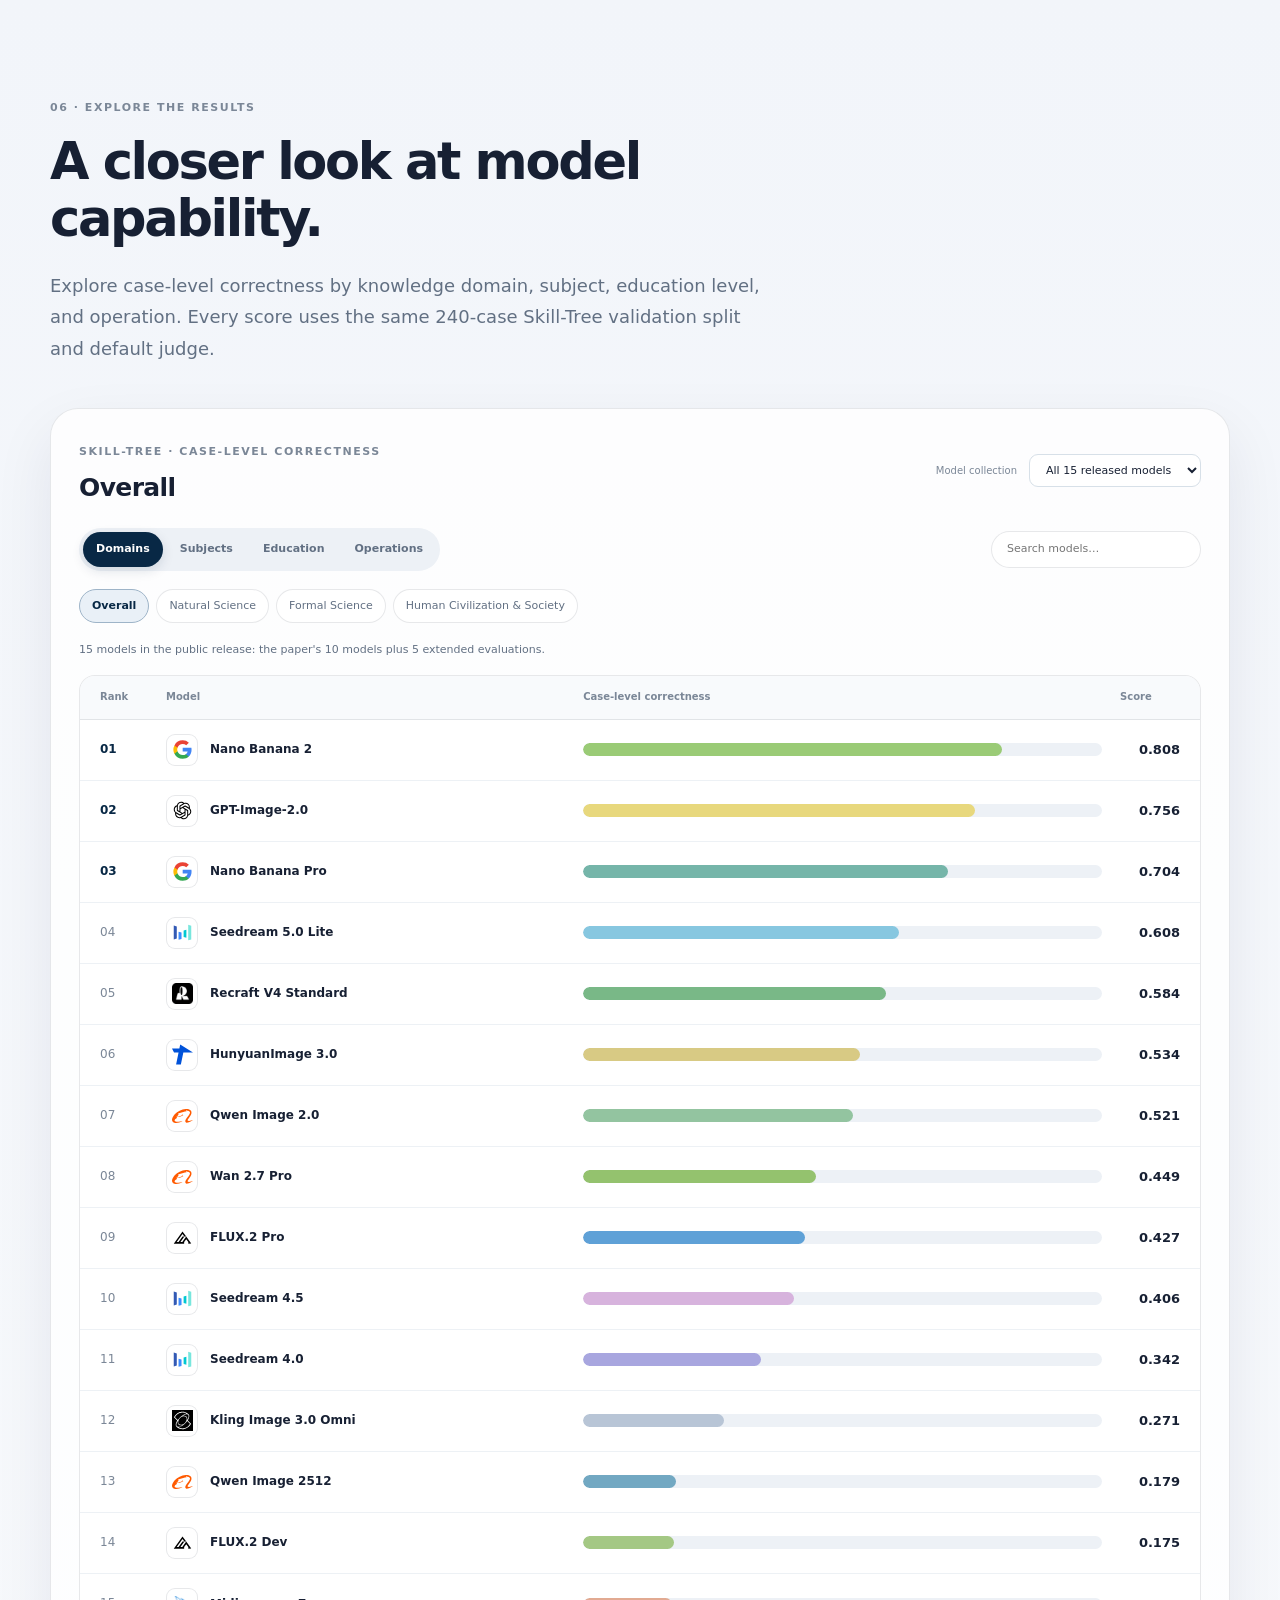
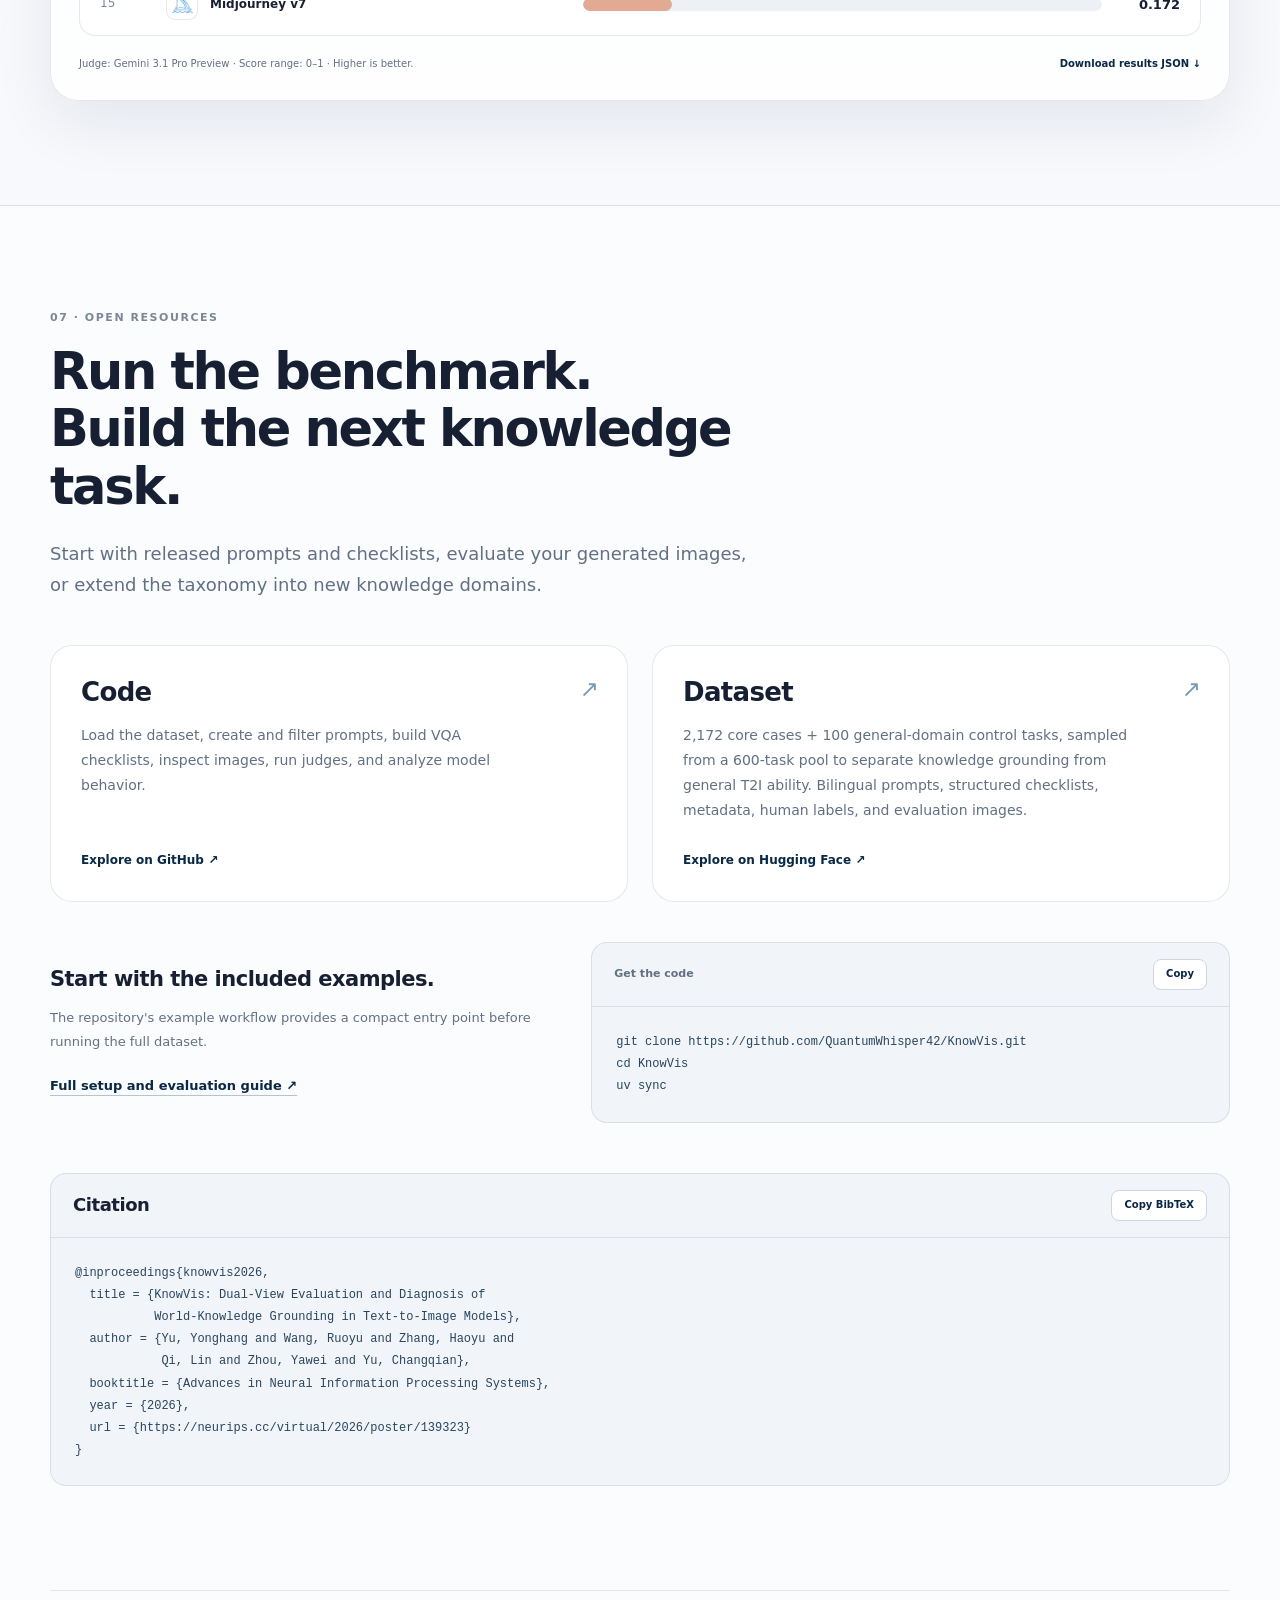
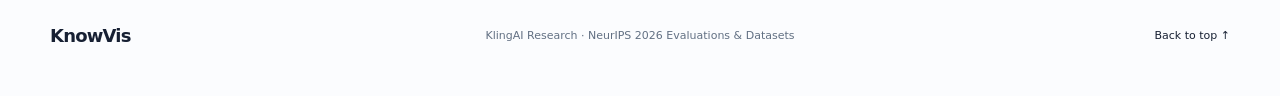
==== commit 94182566: "Publish the project homepage on GitHub Pages. The page leaderboard, the results download, and score_" ====
--- a/docs/index.html
+++ b/docs/index.html
@@ -1,766 +1,225 @@
 <!doctype html>
 <html lang="en">
 <head>
-  <meta charset="utf-8" />
-  <meta name="viewport" content="width=device-width, initial-scale=1" />
-  <title>KnowVis Benchmark Leaderboard</title>
-  <meta name="description" content="Case-level correctness results for world-knowledge visual generation models on the KnowVis Skill-Tree Benchmark." />
-
-  <style>
-    :root {
-      --bg: #f6f8fb;
-      --card: rgba(255, 255, 255, 0.92);
-      --surface: rgba(255, 255, 255, 0.72);
-      --surface-muted: rgba(255, 255, 255, 0.62);
-      --text: #172033;
-      --text-soft: #627083;
-      --muted: #7b8797;
-      --label: #9aa4b2;
-      --line: rgba(23, 32, 51, 0.09);
-      --line-soft: rgba(23, 32, 51, 0.055);
-      --track: #edf1f6;
-      --primary: #082845;
-      --primary-2: #103c62;
-      --primary-tint: rgba(8, 40, 69, 0.05);
-      --danger: #b42318;
-      --shadow-sm: 0 12px 34px rgba(15, 35, 62, 0.05);
-      --shadow-md: 0 18px 42px rgba(18, 39, 70, 0.08);
-      --shadow: 0 24px 60px rgba(13, 31, 58, 0.10);
-      --shadow-tab-active: inset 0 0 0 1px rgba(255, 255, 255, 0.14), 0 10px 24px rgba(8, 40, 69, 0.22);
-      --radius: 22px;
-      --radius-sm: 18px;
-      --radius-pill: 999px;
-      --tracking-tight: -0.04em;
-      --tracking-caps: 0.14em;
-      --focus-ring: 0 0 0 4px rgba(8, 40, 69, 0.06);
-    }
-
-    * { box-sizing: border-box; }
-
-    body {
-      margin: 0;
-      min-height: 100vh;
-      color: var(--text);
-      font-family: Inter, ui-sans-serif, system-ui, -apple-system, BlinkMacSystemFont, "Segoe UI", Arial, "PingFang SC", "Hiragino Sans GB", "Microsoft YaHei", sans-serif;
-      background:
-        radial-gradient(circle at 10% 0%, rgba(218, 230, 244, 0.90), transparent 36%),
-        radial-gradient(circle at 80% 10%, rgba(233, 238, 246, 0.95), transparent 34%),
-        linear-gradient(180deg, #fbfcfe 0%, var(--bg) 100%);
-    }
-
-    .page {
-      width: min(1180px, calc(100vw - 40px));
-      margin: 0 auto;
-      padding: 52px 0 72px;
-    }
-
-    .hero {
-      display: grid;
-      grid-template-columns: minmax(0, 1fr) minmax(260px, 34%);
-      gap: 28px;
-      align-items: start;
-      margin-bottom: 28px;
-    }
-
-    .eyebrow {
-      margin: 0 0 10px;
-      color: var(--muted);
-      font-size: 12px;
-      font-weight: 800;
-      letter-spacing: var(--tracking-caps);
-      text-transform: uppercase;
-    }
-
-    h1 {
-      margin: 0;
-      font-size: clamp(32px, 4.4vw, 58px);
-      line-height: 1.02;
-      letter-spacing: var(--tracking-tight);
-    }
-
-    .subtitle {
-      max-width: 780px;
-      margin: 16px 0 0;
-      color: var(--text-soft);
-      font-size: 16px;
-      line-height: 1.75;
-    }
-
-    .summary-grid {
-      display: grid;
-      grid-template-columns: 1fr;
-      gap: 12px;
-    }
-
-    .summary-card {
-      display: flex;
-      flex-direction: column;
-      gap: 8px;
-      min-width: 0;
-      padding: 16px 18px 18px;
-      border: 1px solid var(--line);
-      border-radius: var(--radius-sm);
-      background: var(--surface);
-      box-shadow: var(--shadow-sm);
-    }
-
-    .summary-card span {
-      color: var(--muted);
-      font-size: 12px;
-      font-weight: 700;
-      letter-spacing: var(--tracking-caps);
-      text-transform: uppercase;
-    }
-
-    .summary-card strong {
-      font-size: clamp(18px, 2.2vw, 26px);
-      line-height: 1.2;
-      letter-spacing: var(--tracking-tight);
-      word-break: break-word;
-    }
-
-    .leaderboard-section {
-      padding: 22px;
-      border: 1px solid var(--line);
-      border-radius: calc(var(--radius) + 8px);
-      background: var(--surface-muted);
-      box-shadow: var(--shadow);
-    }
-
-    .tabs-wrap {
-      display: grid;
-      gap: 18px;
-      margin-bottom: 22px;
-    }
-
-    .tab-group-label {
-      margin: 0 0 9px;
-      color: var(--label);
-      padding: 8px;
-      font-size: 11px;
-      font-weight: 900;
-      letter-spacing: var(--tracking-caps);
-      text-transform: uppercase;
-    }
-
-    .tabs {
-      display: flex;
-      flex-wrap: wrap;
-      gap: 8px;
-      align-items: center;
-      padding: 8px;
-      border: 1px solid var(--line);
-      border-radius: calc(var(--radius) + 2px);
-      background: var(--surface-muted);
-    }
-
-    .tab-button {
-      min-height: 38px;
-      padding: 0 14px;
-      border: 0;
-      border-radius: var(--radius-pill);
-      background: transparent;
-      color: var(--muted);
-      cursor: pointer;
-      font: inherit;
-      font-size: 13px;
-      font-weight: 800;
-      white-space: nowrap;
-      transition: color 220ms ease, transform 220ms ease, background 220ms ease, box-shadow 220ms ease;
-    }
-
-    .tab-button:hover {
-      transform: translateY(-1px);
-      color: var(--text);
-      background: var(--primary-tint);
-    }
-
-    .tab-button.active {
-      color: #fff;
-      background: linear-gradient(180deg, var(--primary-2), var(--primary));
-      box-shadow: var(--shadow-tab-active);
-    }
-
-    .toolbar {
-      display: flex;
-      justify-content: space-between;
-      gap: 14px;
-      align-items: center;
-      margin: 0 0 14px;
-      flex-wrap: wrap;
-    }
-
-    .slice-title {
-      margin: 0;
-      padding: 8px;
-      font-size: 16px;
-      font-weight: 900;
-    }
-
-    .search-box {
-      width: min(280px, 100%);
-      height: 38px;
-      border: 1px solid var(--line);
-      border-radius: var(--radius-pill);
-      padding: 0 14px;
-      background: var(--surface);
-      color: var(--text);
-      outline: none;
-      font: inherit;
-      font-size: 13px;
-      font-weight: 700;
-    }
-
-    .search-box:focus {
-      border-color: rgba(8, 40, 69, 0.28);
-      box-shadow: var(--focus-ring);
-    }
-
-    .table-card {
-      overflow: hidden;
-      border: 1px solid var(--line);
-      border-radius: var(--radius);
-      background: var(--card);
-      box-shadow: var(--shadow-md);
-    }
-
-    .table-head,
-    .row {
-      display: grid;
-      grid-template-columns: 40px minmax(220px, 1.15fr) minmax(320px, 2.4fr) 92px;
-      gap: 16px;
-      align-items: center;
-    }
-
-    .table-head {
-      min-height: 58px;
-      padding: 0 22px;
-      color: var(--label);
-      font-size: 11px;
-      font-weight: 900;
-      letter-spacing: var(--tracking-caps);
-      text-transform: uppercase;
-      border-bottom: 1px solid var(--line);
-      background: linear-gradient(180deg, var(--surface), color-mix(in srgb, var(--surface) 60%, transparent));
-    }
-
-    .table-head > div:last-child {
-      text-align: right;
-    }
-
-    .leaderboard-body {
-      min-height: 560px;
-      position: relative;
-    }
-
-    .leaderboard-body.fade-out .row {
-      opacity: 0;
-      transform: translateY(8px);
-    }
-
-    .row {
-      min-height: 72px;
-      padding: 0 22px;
-      border-bottom: 1px solid var(--line-soft);
-      transition: opacity 240ms ease, transform 240ms ease, background 180ms ease;
-      opacity: 1;
-      animation: rowIn 420ms both cubic-bezier(.22,.61,.36,1);
-    }
-
-    .row:hover { background: var(--surface-muted); }
-    .row:last-child { border-bottom: 0; }
-
-    @keyframes rowIn {
-      from { opacity: 0; transform: translateY(12px); }
-      to { opacity: 1; transform: translateY(0); }
-    }
-
-    .rank {
-      display: flex;
-      align-items: center;
-      justify-content: center;
-      color: var(--muted);
-      font-size: 13px;
-      font-weight: 900;
-    }
-
-    .medal { font-size: 17px; }
-
-    .model {
-      display: flex;
-      align-items: center;
-      gap: 11px;
-      min-width: 0;
-    }
-
-    .logo {
-      display: grid;
-      place-items: center;
-      flex: 0 0 32px;
-      width: 32px;
-      height: 32px;
-      overflow: hidden;
-      border: 1px solid var(--line);
-      border-radius: 10px;
-      background: #fff;
-    }
-
-    .logo img {
-      width: 100%;
-      height: 100%;
-      object-fit: contain;
-      padding: 4px;
-    }
-
-    .logo-emoji {
-      font-size: 17px;
-      line-height: 1;
-    }
-
-    .model-name {
-      overflow: hidden;
-      text-overflow: ellipsis;
-      white-space: nowrap;
-      font-size: 14px;
-      font-weight: 850;
-    }
-
-    .bar-track {
-      position: relative;
-      height: 13px;
-      overflow: hidden;
-      border-radius: var(--radius-pill);
-      background: var(--track);
-      box-shadow: inset 0 1px 2px rgba(10, 31, 58, 0.05);
-    }
-
-    .bar {
-      position: absolute;
-      left: 0;
-      top: 0;
-      bottom: 0;
-      width: 0;
-      border-radius: var(--radius-pill);
-      background: linear-gradient(90deg, var(--row-color), color-mix(in srgb, var(--row-color) 76%, #ffffff));
-      transition: width 780ms cubic-bezier(.22,.61,.36,1);
-    }
-
-    .score {
-      color: var(--text);
-      font-size: 13px;
-      font-weight: 900;
-      text-align: right;
-      font-variant-numeric: tabular-nums;
-    }
-
-    .footer-note,
-    .error-message {
-      padding: 8px;
-      margin: 18px 4px 0;
-      color: var(--muted);
-      font-size: 12px;
-      line-height: 1.7;
-    }
-
-    .footer-note ul {
-      margin: 10px 0 0;
-      padding-left: 1.2em;
-    }
-
-    .footer-note li + li {
-      margin-top: 4px;
-    }
-
-    .error-message {
-      display: none;
-      color: var(--danger);
-      font-weight: 800;
-    }
-
-    .empty-state {
-      display: grid;
-      place-items: center;
-      min-height: 260px;
-      color: var(--muted);
-      font-size: 14px;
-      font-weight: 800;
-    }
-
-    @media (max-width: 860px) {
-      .page { width: min(100vw - 24px, 760px); padding-top: 34px; }
-      .hero { grid-template-columns: 1fr; }
-
-      .summary-grid {
-        grid-template-columns: repeat(2, minmax(0, 1fr));
-      }
-
-      .toolbar {
-        flex-direction: column;
-        align-items: stretch;
-        flex-wrap: nowrap;
-        gap: 10px;
-      }
-
-      .search-box {
-        width: 100%;
-      }
-
-      .table-head { display: none; }
-      .leaderboard-body { min-height: 0; }
-      .row {
-        grid-template-columns: 38px 1fr 70px;
-        grid-template-areas:
-          "rank model score"
-          "rank bar bar";
-        gap: 9px 12px;
-        min-height: 92px;
-        padding: 14px 14px;
-      }
-      .rank { grid-area: rank; }
-      .model { grid-area: model; }
-      .bar-track { grid-area: bar; }
-      .score { grid-area: score; }
-    }
-  </style>
+  <meta charset="utf-8">
+  <meta name="viewport" content="width=device-width, initial-scale=1">
+  <meta name="theme-color" content="#f6f8fb">
+  <meta name="description" content="KnowVis: dual-view evaluation and diagnosis of world-knowledge grounding in text-to-image models. NeurIPS 2026, KlingAI Research.">
+  <meta property="og:title" content="KnowVis — World knowledge, made visible">
+  <meta property="og:description" content="2,172 knowledge-intensive prompts. Two complementary benchmark views. A structured, validated evaluation protocol.">
+  <meta property="og:type" content="website">
+  <meta property="og:image" content="assets/prompt-examples.webp">
+  <title>KnowVis · World-Knowledge Grounding in T2I Models</title>
+  <link rel="icon" href="assets/favicon.svg" type="image/svg+xml">
+  <link rel="stylesheet" href="styles.css">
+  <link rel="stylesheet" href="showcase.css">
+  <link rel="stylesheet" href="diagrams.css">
+  <script src="data.js" defer></script>
+  <script src="script.js" defer></script>
+  <script src="showcase.js" defer></script>
+  <script src="brand.js" defer></script>
+  <script src="diagrams.js" defer></script>
 </head>
-<body>
-  <main class="page">
-    <section class="hero">
-      <div>
-        <p class="eyebrow" id="eyebrow"></p>
-        <h1 id="pageTitle"></h1>
-        <p class="subtitle" id="pageSubtitle"></p>
-      </div>
-      <div class="summary-grid" aria-label="overall leader">
-        <div class="summary-card"><span>Overall Leader</span><strong id="overallLeaderName">--</strong></div>
-        <div class="summary-card"><span>Overall Best Score</span><strong id="overallLeaderScore">--</strong></div>
-      </div>
-    </section>
-
-    <section class="leaderboard-section" aria-label="leaderboard">
-      <div class="tabs-wrap" id="tabsWrap"></div>
-
-      <div class="toolbar">
-        <p class="slice-title" id="sliceTitle"></p>
-        <input class="search-box" id="modelSearch" type="search" placeholder="Search model..." autocomplete="off" />
-      </div>
-
-      <div class="table-card">
-        <div class="table-head">
-          <div></div>
-          <div>Model</div>
-          <div>Correctness Score</div>
-          <div>Score</div>
+<body id="top">
+  <a class="skip-link" href="#main">Skip to content</a>
+  <header class="site-header">
+    <div class="nav-shell">
+      <a class="wordmark" href="#top" aria-label="KnowVis home">KnowVis</a>
+      <button class="menu-toggle" type="button" aria-label="Open navigation" aria-expanded="false" aria-controls="site-nav"><span></span><span></span></button>
+      <nav class="site-nav" id="site-nav" aria-label="Main navigation">
+        <a href="#benchmark">Benchmark</a><a href="#protocol">Protocol</a><a href="#reliability">Validation</a><a href="#leaderboard">Leaderboard</a><a href="#resources">Resources</a>
+      </nav>
+      <!-- TODO(arXiv): restore paper link once the arXiv page is live.
+      <a class="nav-paper" href="assets/KnowVis_cameraready.pdf" target="_blank" rel="noopener">Read paper <span aria-hidden="true">↗</span></a>
+      -->
+    </div>
+  </header>
+
+  <main id="main">
+    <section class="hero section-shell" aria-labelledby="paper-title">
+      <div class="hero-copy reveal">
+        <p class="eyebrow"><span class="status-dot"></span> NeurIPS 2026 · Evaluations &amp; Datasets</p>
+        <h1 id="paper-title"><span class="title-brand" id="livingBrand"><span class="brand-ink">Know<span class="vis-ink">Vis</span></span><canvas class="brand-spectrum" aria-hidden="true"></canvas></span><span class="title-subject">Dual-View Evaluation and Diagnosis of World-Knowledge Grounding in Text-to-Image Models</span></h1>
+        <p class="hero-lede">From a convincing picture to verifiable knowledge.<br>Find what is wrong, where it fails, and what to evaluate next.</p>
+        <p class="authors">Yonghang Yu<sup>*</sup>, Ruoyu Wang<sup>*</sup>, Haoyu Zhang,<br class="desktop-break"> Lin Qi, Yawei Zhou, Changqian Yu</p>
+        <p class="affiliations">KlingAI Research</p>
+        <p class="contribution-note"><sup>*</sup> Equal contribution</p>
+        <div class="hero-actions">
+          <!-- TODO(arXiv): restore paper link once the arXiv page is live.
+          <a class="button" href="assets/KnowVis_cameraready.pdf" target="_blank" rel="noopener">Paper <span aria-hidden="true">↗</span></a>
+          -->
+          <a class="button button-secondary" href="https://github.com/QuantumWhisper42/KnowVis" target="_blank" rel="noopener">Code <span aria-hidden="true">↗</span></a>
+          <a class="button button-secondary" href="https://huggingface.co/datasets/QuantumWhisper42/KnowVis" target="_blank" rel="noopener">Dataset <span aria-hidden="true">↗</span></a>
+          <a class="button button-secondary" href="#citation">Cite</a>
         </div>
-        <div class="leaderboard-body" id="leaderboardBody" aria-live="polite">
-          <div class="empty-state"></div>
+      </div>
+      <div class="hero-showcase" aria-label="World-knowledge examples">
+        <div class="deck-stage" id="heroDeck"></div>
+        <div class="deck-controls"><span id="deckDomain"></span><div class="deck-dots" id="deckDots" role="group" aria-label="Featured cases"></div><div class="deck-nav"><button class="deck-arrow" id="deckPrev" type="button" aria-label="Previous case">←</button><button class="deck-arrow" id="deckNext" type="button" aria-label="Next case">→</button><button class="deck-pause" id="deckPause" type="button" aria-label="Pause case slideshow">Ⅱ</button></div></div>
+      </div>
+    </section>
+
+    <div class="section-shell"><div class="stat-strip reveal" aria-label="Benchmark at a glance">
+      <div><strong>2,172</strong><span>Core benchmark cases</span></div><div><strong>240</strong><span>Atomic knowledge points</span></div><div><strong>70</strong><span>Generalized knowledge branches</span></div><div><strong>EN / ZH</strong><span>Aligned bilingual prompts</span></div>
+    </div></div>
+
+    <section class="paper-section section-shell" id="motivation">
+      <div class="section-heading reveal"><p class="section-kicker">01 · Motivation</p><h2>When images carry knowledge,<br>the details matter.</h2><p>A scientific diagram, a historical scene, or a public sign can look complete while expressing the wrong fact. KnowVis turns these knowledge constraints into visual evidence that can be checked.</p></div>
+      <div class="motivation-grid reveal">
+        <article><span class="line-icon" aria-hidden="true">01</span><h3>Implicit constraints</h3><p>Prompts rarely spell out every physical law, cultural convention, or domain-specific fact needed to draw the scene correctly.</p></article>
+        <article><span class="line-icon" aria-hidden="true">02</span><h3>Structured expression</h3><p>Objects must connect through the right relations, formulas, arrows, labels, and text–image bindings.</p></article>
+        <article><span class="line-icon" aria-hidden="true">03</span><h3>Reliable judgment</h3><p>Evaluation needs explicit criteria to distinguish a factual error from a valid alternative expression.</p></article>
+      </div>
+      <div class="gallery-heading"><h3>Knowledge appears in many visual forms.</h3><p>Explore task examples from the project gallery.</p></div>
+      <div class="example-gallery" id="exampleGallery"></div>
+      <p class="figure-note">Generated examples illustrate the task space; they are not canonical reference answers.</p>
+    </section>
+
+    <section class="paper-section tinted-section" id="benchmark"><div class="section-shell">
+      <div class="section-heading reveal"><p class="section-kicker">02 · Benchmark design</p><h2>One knowledge map.<br>Two complementary views.</h2><p>Atomic tasks isolate specific knowledge requirements. Open-ended tasks reveal how knowledge is composed and expressed in realistic scenarios.</p></div>
+      <div class="benchmark-pair reveal">
+        <article class="benchmark-panel"><div class="panel-topline"><span class="pill">Skill-Tree</span><span class="panel-index">L4</span></div><h3>Diagnose the building blocks.</h3><div class="large-stat">1,622 <span>cases</span></div><p>240 atomic knowledge points across natural science, formal science, and human civilization &amp; society.</p><ul><li>Knowledge-targeted prompt generation and filtering</li><li>Human checks for ambiguity and evaluability</li><li>Case passes only when every Required VQA passes</li></ul></article>
+        <article class="benchmark-panel generalized"><div class="panel-topline"><span class="pill">Generalized</span><span class="panel-index">L3</span></div><h3>Evaluate knowledge in context.</h3><div class="large-stat">550 <span>cases</span></div><p>20 subjects and 70 branches across five domains, including arts &amp; media and real-time information &amp; events.</p><ul><li>Human-curated, open-ended generation tasks</li><li>235 compositional cases and 126 reasoning cases</li><li>Knowledge scores and human perceptual ratings</li></ul></article>
+      </div>
+      <div class="dual-explorer reveal" id="dualExplorer">
+        <div class="explorer-heading"><div><p class="section-kicker">Connected through knowledge</p><h3>From one knowledge point to a complete task.</h3></div><p>Browse related prompts from the two independently constructed benchmarks.</p></div>
+        <div class="pair-tabs" id="pairTabs" role="group" aria-label="Related benchmark tasks"></div>
+        <div class="paired-tasks"><div class="atomic-tasks"><p class="pair-label">Skill-Tree <span>Focused knowledge checks</span></p><div id="atomicPrompts"></div></div><div class="task-connector" aria-hidden="true"><span>Shared<br>knowledge</span><i>↔</i></div><div class="open-task"><p class="pair-label">Generalized <span>Knowledge in context</span></p><div id="generalizedPrompt"></div></div></div>
+        <p class="figure-note">Related tasks share knowledge requirements; Generalized prompts are curated independently, rather than assembled from Skill-Tree prompts.</p>
+      </div>
+      <div class="taxonomy-band reveal"><div><p class="section-kicker">From coverage to diagnosis</p><h3>Give every task<br>a knowledge address.</h3></div><ol class="taxonomy-path"><li><span>L1 · Domain</span><strong>Natural Science</strong></li><li><span>L2 · Subject</span><strong>Physics</strong></li><li><span>L3 · Branch</span><strong>Optics</strong></li><li><span>L4 · Knowledge point</span><strong>Polarization of Light</strong></li></ol></div>
+
+<section class="kv-framework" id="frameworkExplorer" aria-labelledby="frameworkTitle">
+  <div class="kv-diagram-heading"><div><p class="kv-overline">From knowledge to evidence</p><h3 id="frameworkTitle">How KnowVis is built.</h3></div><button type="button" class="kv-play" id="frameworkPlay" aria-pressed="true">Pause tour <span aria-hidden="true">Ⅱ</span></button></div>
+  <div class="kv-tour">
+    <div class="kv-steps" role="tablist" aria-label="Explore the KnowVis framework" aria-orientation="vertical">
+      <button class="kv-step" id="frameworkTab0" type="button" role="tab" aria-selected="true" aria-controls="frameworkPanel0" data-step="0"><span class="kv-step-num">01</span><span><strong>Organize knowledge</strong><small>A four-level taxonomy</small></span><i aria-hidden="true"></i></button>
+      <button class="kv-step" id="frameworkTab1" type="button" role="tab" aria-selected="false" aria-controls="frameworkPanel1" tabindex="-1" data-step="1"><span class="kv-step-num">02</span><span><strong>Build two views</strong><small>Atomic and open-ended</small></span><i aria-hidden="true"></i></button>
+      <button class="kv-step" id="frameworkTab2" type="button" role="tab" aria-selected="false" aria-controls="frameworkPanel2" tabindex="-1" data-step="2"><span class="kv-step-num">03</span><span><strong>Check the evidence</strong><small>Structured VQA judgments</small></span><i aria-hidden="true"></i></button>
+      <button class="kv-step" id="frameworkTab3" type="button" role="tab" aria-selected="false" aria-controls="frameworkPanel3" tabindex="-1" data-step="3"><span class="kv-step-num">04</span><span><strong>Validate & diagnose</strong><small>Human labels, localized failures</small></span><i aria-hidden="true"></i></button>
+    </div>
+    <div class="kv-stage">
+      <div class="kv-scene" id="frameworkPanel0" role="tabpanel" aria-labelledby="frameworkTab0" tabindex="0">
+        <p class="kv-scene-label">01 / A shared map of world knowledge</p><h4>Start broad. Make the target testable.</h4>
+        <div class="kv-taxonomy-chain"><div><span>L1 · Domain</span><strong>Natural science</strong></div><b aria-hidden="true">→</b><div><span>L2 · Subject</span><strong>Physics</strong></div><b aria-hidden="true">→</b><div><span>L3 · Branch</span><strong>Mechanics</strong></div><b aria-hidden="true">→</b><div><span>L4 · Atomic point</span><strong>Universal Gravitation</strong></div></div>
+        <div class="kv-path-fork"><div><strong>L3 → Generalized</strong><p>Branches anchor realistic scenarios that may combine several knowledge constraints.</p><span class="kv-inline-stat">70 branches · 550 cases</span></div><div><strong>L4 → Skill-Tree</strong><p>Bounded, independently verifiable points anchor controlled tests.</p><span class="kv-inline-stat">240 atomic points · 1,622 cases</span></div></div>
+        <p class="kv-scene-note">Not every branch needs an L4 node. Subjective or time-sensitive knowledge stays at a stable L2/L3 level.</p>
+      </div>
+      <div class="kv-scene" id="frameworkPanel1" role="tabpanel" aria-labelledby="frameworkTab1" tabindex="0" hidden>
+        <p class="kv-scene-label">02 / Separate construction, shared attribution</p><h4>Keep atomic tests focused. Keep open tasks open.</h4>
+        <div class="kv-construction-lanes"><div><span class="kv-route-tag">Skill-Tree · L4</span><p class="kv-mini-flow">Generate candidates <span>→</span> Filter <span>→</span> Human review</p><div class="kv-edit-example"><span class="kv-edit-label">Too broad</span><p>Draw a fish anatomy diagram and label the gas-exchange organ.</p><span class="kv-edit-arrow" aria-hidden="true">↓</span><span class="kv-edit-label kv-good">Focused revision</span><p>Draw a fish and circle the location of its gills.</p></div><p class="kv-mini-note">One organ–function target, without requiring an entire anatomical system.</p></div><div><span class="kv-route-tag kv-route-open">Generalized · L3</span><p class="kv-mini-flow">Human curation <span>→</span> Annotate involved L4 points</p><div class="kv-open-example"><span class="kv-edit-label">One open prompt</span><p>Draw the moment a child on a playground releases a ball.</p><span class="kv-edit-arrow" aria-hidden="true">↓</span><span class="kv-edit-label kv-good">Human annotation · 3 L4 points in one scene</span><div class="kv-knowledge-links"><span>Gravity</span><span>Release from support</span><span>Spatial relations</span></div></div><p class="kv-mini-note">Multiple constraints remain in context; L4 mappings support partial failure attribution.</p></div></div>
+        <p class="kv-scene-note">Illustrative construction examples adapted from the paper; revisions are suggestions, not measured model outputs.</p>
+      </div>
+      <div class="kv-scene" id="frameworkPanel2" role="tabpanel" aria-labelledby="frameworkTab2" tabindex="0" hidden>
+        <p class="kv-scene-label">03 / Turn knowledge into observable checks</p><h4>A convincing image still has to pass the checks.</h4>
+        <div class="kv-vqa-demo"><div class="kv-gravity-example"><button type="button" class="image-expand" data-lightbox="assets/gravity-evaluated.webp" data-caption="Draw the orbit of the Earth revolving around the Sun, and mark the gravitational force of the Sun on the Earth with an arrow." aria-label="Enlarge the evaluated solar-gravity example"><img src="assets/gravity-evaluated.webp" width="1400" height="1400" alt="Generated Earth-orbit diagram with a force arrow directed toward the Sun"><span class="expand-label">Expand ↗</span></button><p class="kv-gravity-caption"><strong>Earth’s orbit + inward gravity</strong><span>Actual evaluated output</span></p></div><div class="kv-vqa-checks"><div><span class="kv-check-mark">✓</span><span>The luminous sphere has the features of the Sun.<small>Entity identity</small></span><b>PASS</b></div><div><span class="kv-check-mark">✓</span><span>The smaller sphere has the features of Earth.<small>Entity identity</small></span><b>PASS</b></div><div><span class="kv-check-mark">✓</span><span>The force arrow starts at Earth and points toward the Sun’s center.<small>Knowledge relation</small></span><b>PASS</b></div><p>Selected Required checks for the L4 · Universal Gravitation case from step 01, condensed for display. Labels are from the recorded automated evaluation.</p></div></div>
+        <div class="kv-vqa-types"><span><strong>Required</strong>Core correctness</span><span><strong>Optional</strong>Predefined richness</span><span><strong>Additional</strong>New valid expressions; analysis only</span></div><p class="kv-scene-note">Each check carries a component, knowledge hint, and visual grounding when needed. Generalized correctness averages Required outcomes.</p>
+      </div>
+      <div class="kv-scene" id="frameworkPanel3" role="tabpanel" aria-labelledby="frameworkTab3" tabindex="0" hidden>
+        <p class="kv-scene-label">04 / Verify the judge, then locate the failure</p><h4>Human references make automated diagnosis accountable.</h4>
+        <div class="kv-validation-strip"><div><strong>480</strong><span>Skill-Tree images<br>with human reference labels</span></div><div><strong>94.51<small>%</small></strong><span>VQA-level agreement<br>with human labels</span></div><div><strong>88.12<small>%</small></strong><span>Case-level agreement<br>with human labels</span></div></div>
+        <div class="kv-diagnostic-map"><div><span class="kv-route-tag">Atomic test</span><strong>Can it show gravity correctly?</strong></div><span class="kv-diagnostic-join" aria-hidden="true">↔</span><div><span class="kv-route-tag kv-route-open">Open-ended task</span><strong>Can it apply gravity in a scene?</strong></div></div>
+        <div class="kv-diagnostic-readout"><p><b>Atomic ✓ · Open ✓</b><span>Knowledge secured — covered in the atomic test and activated in the open scene.</span></p><p><b>Atomic × · Open ×</b><span>Investigate the underlying knowledge point.</span></p><p><b>Atomic ✓ · Open ×</b><span>Investigate knowledge activation and application.</span></p></div>
+        <p class="kv-scene-note">Diagnostic hypotheses, not proof of a model’s internal knowledge. Generalized evaluation also includes human quality, aesthetics, and satisfaction ratings.</p>
+      </div>
+    </div>
+  </div>
+  <div class="kv-tour-footer"><span id="frameworkStatus">Step 1 of 4 · Auto tour</span><span>Hover the demo or focus to pause · Select a step to explore</span></div>
+</section>
+
+    </div></section>
+
+    <section class="paper-section section-shell" id="protocol">
+      <div class="section-heading reveal"><p class="section-kicker">03 · Evaluation protocol</p><h2>Make the judgment inspectable.</h2><p>Each prompt is decomposed into visual checks. Taxonomy context, knowledge hints, and visual references give the judge concrete evidence for its decisions.</p></div>
+      <div class="protocol-flow reveal"><span>Prompt + image</span><i aria-hidden="true">→</i><span>Structured VQA checklist</span><i aria-hidden="true">→</i><span>PASS / FAIL / NA</span><i aria-hidden="true">→</i><span>Scores + diagnosis</span></div>
+      <div class="inspector reveal" id="caseInspector">
+        <div class="inspector-top"><div><h3>See the knowledge. Inspect the evidence.</h3><p class="figure-note">Selected checks from each case’s complete checklist.</p></div><div class="case-selector"><label for="caseSelect">Explore a case</label><select id="caseSelect"></select></div></div>
+        <div class="inspector-content">
+          <figure class="case-image"><button type="button" class="image-expand" id="caseImageButton"><img id="caseImage" src="assets/case-1.webp" alt="Selected benchmark output" width="1200" height="1200" loading="lazy"><span class="expand-label">Expand ↗</span></button></figure>
+          <div class="case-evidence"><p class="case-category" id="caseCategory"></p><div class="case-prompt-box"><p class="case-prompt" id="casePrompt"></p></div><div class="checklist" id="caseChecks"></div><p class="figure-note" id="caseLabelSource">Selected Required checks · Human annotations</p></div>
         </div>
-      </div>
-
-      <p class="error-message" id="errorMessage"></p>
-      <div class="footer-note" id="footerNote"></div>
+        <div class="inspector-bottom"><span id="casePosition"></span><div><button type="button" id="casePrevious" aria-label="Previous case">←</button><button type="button" id="caseNext" aria-label="Next case">→</button></div></div>
+      </div>
+      <div class="judge-types reveal"><article><span class="type-label">Required</span><h3>Core correctness</h3><p>The minimum evidence that the task's core knowledge is correctly expressed. Skill-Tree uses strict case-level correctness; Generalized also measures partial fulfillment.</p></article><article><span class="type-label teal">Optional</span><h3>Knowledge richness</h3><p>Predefined supplementary expressions measure how much valid, relevant knowledge appears beyond the core requirement.</p></article><article><span class="type-label violet">Additional</span><h3>Discover new expressions</h3><p>Image-derived checks capture supplementary content beyond the current checklist, supporting analysis and future refinement rather than the main richness score.</p></article></div>
+      <div class="dimension-band reveal"><h3>Keep factual correctness and visual appeal distinct.</h3><p>A single score cannot say <em>why</em> an image succeeds. The Xanadu case above fails two Required checks, yet its self-added historical figures pass an Optional richness check — wrong core, genuine extra knowledge. Another image could be factually perfect and still lifeless. Generalized evaluation therefore keeps these questions apart:</p><div class="dimension-grid"><div><strong>Is the knowledge right?</strong><p>Knowledge correctness checks the Required evidence — the porcelain bowl must sit in Kitchenware ∩ Ceramic products. Knowledge richness credits valid extras beyond the core, such as labels naming each painting style. Instruction following covers the non-knowledge brief: five specified items, a Venn layout, the requested language.</p></div><div><strong>Is it well made?</strong><p>Human raters score image quality (resolution, artifacts, readability of text) and aesthetics (composition, color, style coherence) on the same output. A Rococo hall can pass every knowledge check while its cluttered framing still scores poorly here.</p></div><div><strong>Would people take it?</strong><p>Overall satisfaction is an independent, task-dependent judgment: given the prompt's actual purpose, would a person keep this image? It correlates with craft and correctness but is decided by neither alone.</p></div></div><div class="dimension-tags"><span>Knowledge correctness</span><span>Knowledge richness</span><span>Instruction following</span><span>Image quality</span><span>Aesthetics</span><span>Overall satisfaction</span></div></div>
+    </section>
+
+    <section class="paper-section dark-section" id="reliability"><div class="section-shell">
+      <div class="section-heading reveal"><p class="section-kicker">04 · Reliability</p><h2>Evaluate the evaluator.</h2><p>Human-reference checks, controlled ablations, alternative judges, and correction audits test whether the protocol supports dependable comparison.</p></div>
+      <div class="reliability-headline reveal">
+        <div><strong>94.51<span>%</span></strong><h3>VQA-level agreement accuracy</h3><p>Individual checks against human annotations</p></div>
+        <div><strong>88.12<span>%</span></strong><h3>Case-level agreement accuracy</h3><p>Whole-case conclusions against human annotations</p></div>
+      </div>
+      <div class="evaluation-basis reveal"><span class="small-label">Evaluation basis</span><p><strong>480 distinct prompts · 480 images</strong><span>Six T2I source models · Development + validation · Gemini 3.1 Pro Preview</span></p></div>
+      <div class="validation-grid reveal">
+        <article><span class="section-kicker">Human references</span><h3>Agreement before automation</h3><p>Five annotators independently label 288 Required VQAs from 50 Skill-Tree cases.</p><dl><div><dt>Krippendorff’s α</dt><dd>0.766</dd></div><div><dt>Unanimous agreement</dt><dd>82.64%</dd></div></dl></article>
+        <article><span class="section-kicker">Controlled ablation</span><h3>Context improves judgment</h3><p>Removing taxonomy context, knowledge hints, and visual grounding reduces agreement on the same 480 images.</p><dl><div><dt>Full protocol · VQA accuracy</dt><dd>94.51%</dd></div><div><dt>Without all three fields</dt><dd>92.49%</dd></div></dl></article>
+        <article><span class="section-kicker">Open-ended scenarios</span><h3>Check both core and extra knowledge</h3><p>The paper evaluates 100 Generalized cases, with 50 used for the human–judge agreement check.</p><dl><div><dt>Required VQA accuracy</dt><dd>98.41%</dd></div><div><dt>Optional VQA accuracy</dt><dd>98.53%</dd></div></dl></article>
+      </div>
+      <div class="robustness-band reveal"><div><h3>Stable comparative trends<br>across strong judges.</h3><p>A same-setting rerun and two alternative judges retain over 91% VQA-level accuracy. Ranking correlations with the original evaluation remain high.</p><p class="muted-note">Human correction of 50 prompt–image pairs in total across five models yields Spearman’s ρ = 0.9000 within that audited subset.</p></div><div class="table-scroll"><table class="science-table"><caption>VQA agreement and model-ranking consistency</caption><thead><tr><th scope="col">Judge setting</th><th scope="col">Accuracy</th><th scope="col">Spearman’s ρ</th></tr></thead><tbody><tr><th scope="row">Gemini 3.1 Pro Preview · rerun</th><td>91.74%</td><td>0.9273</td></tr><tr><th scope="row">Gemini 3.5 Flash</th><td>92.21%</td><td>0.9394</td></tr><tr><th scope="row">GPT 5.5</th><td>91.33%</td><td>0.9394</td></tr></tbody></table></div></div>
+      <!-- TODO(arXiv): restore paper link once the arXiv page is live.
+      <a class="text-link light-link" href="assets/KnowVis_cameraready.pdf#page=7" target="_blank" rel="noopener">Read the validation experiments <span aria-hidden="true">↗</span></a>
+      -->
+    </div></section>
+
+    <section class="paper-section section-shell" id="findings">
+      <div class="section-heading reveal"><p class="section-kicker">05 · Findings</p><h2>From an overall score<br>to an actionable diagnosis.</h2><p>KnowVis exposes differences between rendering objects, expressing their relations, and grounding the scene in the right knowledge.</p></div>
+      <div class="findings-grid reveal"><article class="finding-copy">
+  <div class="kv-metric-heading"><span class="finding-number">01</span><h3>Relations and annotations are harder than objects.</h3><p class="kv-finding-text">Entity-related checks are generally easier than relational and annotation checks. A model can draw the relevant objects while missing the bindings that make the knowledge correct.</p><p>VQA component pass rates · 10-model average · Skill-Tree Required checks</p></div>
+  <div class="kv-metric-legend" aria-label="Component group legend"><span><i style="background:#397f77"></i>Entity &amp; attribute checks</span><span><i style="background:#b3614c"></i>Annotation checks</span></div>
+  <div class="finding-bars"><div><span>Entity</span><i><b style="width:84%"></b></i><strong>0.84</strong></div><div><span>Attribute binding</span><i><b style="width:70%"></b></i><strong>0.70</strong></div><div><span>Entity relation</span><i><b style="width:64%"></b></i><strong>0.64</strong></div><div><span>Entity trait</span><i><b style="width:61%"></b></i><strong>0.61</strong></div><div class="is-annotation"><span>Annotation</span><i><b style="width:42%"></b></i><strong>0.42</strong></div><div class="is-annotation"><span>Annotation binding</span><i><b style="width:35%"></b></i><strong>0.35</strong></div><div class="is-annotation"><span>Annotation relation</span><i><b style="width:31%"></b></i><strong>0.31</strong></div></div>
+  <p class="kv-chart-readout">The three annotation checks trail every entity and attribute check by 0.19 or more.</p>
+</article>
+<figure class="kv-metric-chart" id="metricComparison" aria-labelledby="metricTitle">
+  <div class="kv-metric-heading"><span class="finding-number">02</span><h3 id="metricTitle">Generic alignment does not capture every knowledge constraint.</h3><p class="kv-finding-text">CLIPScore flattens every subject toward one low score and VQAScore inflates unevenly; the KnowVis judge shadows the human GT profile across all 12 L2 subjects.</p><p>Per-subject score profile · 12 L2 Skill-Tree subjects · 0–1</p></div>
+  <div class="kv-metric-legend" id="metricLegend" aria-label="Metric legend"><span data-series="gt"><i style="background:#082845"></i>Human GT</span><span data-series="knowvis"><i style="background:#397f77"></i>KnowVis</span><span data-series="vqascore"><i style="background:#7c94af"></i>VQAScore</span><span data-series="clipscore"><i style="background:#c2cbd7"></i>CLIPScore</span></div>
+  <div class="kv-chart-plot" id="metricPlot"></div>
+  <p class="kv-chart-readout" id="metricReadout" aria-live="polite">Across all 12 subjects, the KnowVis profile stays closest to the human GT profile.</p>
+  
+</figure>
+</div>
+      <article class="rewrite-panel reveal">
+        <div class="rewrite-intro"><p class="section-kicker">Diagnostic intervention</p><h3>What changes when the facts are explicit?</h3><p>On 240 unseen validation cases, rewriting prompts as direct visual instructions improves case pass rate.</p></div>
+        <div class="rewrite-results"><div><span>Original prompts</span><strong>27.1<small>%</small></strong></div><i aria-hidden="true">→</i><div><span>Explicit factual guidance</span><strong>40.8<small>%</small></strong></div><p>+13.7 percentage points</p></div>
+        <div class="rewrite-example"><div class="rewrite-example-heading"><h4>From an implicit requirement to visual guidance</h4><div id="rewriteTabs" role="group" aria-label="Prompt expansion examples"></div></div><div class="rewrite-comparison"><div><span class="small-label">Original prompt</span><p id="originalPrompt"></p></div><div><span class="small-label">Explicit visual guidance</span><p id="expandedPrompt"></p></div></div><div class="rewrite-adds" id="rewriteAdds"></div><p class="figure-note" id="rewriteSource"></p></div>
+        <p class="rewrite-caveat">Rewriting also changes instruction-following demands. This intervention probes where factual guidance helps; it does not isolate knowledge recall from visual execution.</p>
+      </article>
+    </section>
+
+    <section class="paper-section tinted-section" id="leaderboard"><div class="section-shell">
+      <div class="section-heading reveal"><p class="section-kicker">06 · Explore the results</p><h2>A closer look at model capability.</h2><p>Explore case-level correctness by knowledge domain, subject, education level, and operation. Every score uses the same 240-case Skill-Tree validation split and default judge.</p></div>
+      <div class="leaderboard-section reveal">
+        <div class="leaderboard-top"><div><span class="small-label">Skill-Tree · Case-level correctness</span><h3 id="sliceTitle">Overall</h3></div><div class="scope-control"><label for="modelScope">Model collection</label><select id="modelScope"><option value="all">All 15 released models</option><option value="paper">10 paper models</option></select></div></div>
+        <div class="leaderboard-controls"><div class="group-tabs segmented" id="groupTabs" role="group" aria-label="Evaluation slice group"></div><label class="search-label"><span class="sr-only">Search models</span><input id="modelSearch" type="search" placeholder="Search models…" autocomplete="off"></label></div>
+        <div class="slice-tabs" id="sliceTabs" role="group" aria-label="Evaluation slice"></div>
+        <p class="board-context" id="boardContext">The public release extends the paper's ten-model evaluation with five additional models.</p>
+        <div class="ranking-table" role="table" aria-label="Model correctness ranking"><div class="ranking-head" role="row"><span role="columnheader">Rank</span><span role="columnheader">Model</span><span role="columnheader">Case-level correctness</span><span role="columnheader">Score</span></div><div id="leaderboardBody" role="rowgroup" aria-live="polite"></div></div>
+        <div class="board-footer"><p>Judge: Gemini 3.1 Pro Preview · Score range: 0–1 · Higher is better.</p><a href="data/skill-tree.json" download>Download results JSON <span aria-hidden="true">↓</span></a></div>
+      </div>
+    </div></section>
+
+    <section class="paper-section section-shell" id="resources">
+      <div class="section-heading reveal"><p class="section-kicker">07 · Open resources</p><h2>Run the benchmark.<br>Build the next knowledge task.</h2><p>Start with released prompts and checklists, evaluate your generated images, or extend the taxonomy into new knowledge domains.</p></div>
+      <div class="resource-grid reveal">
+        <a class="resource-card" href="https://github.com/QuantumWhisper42/KnowVis" target="_blank" rel="noopener"><span class="resource-icon" aria-hidden="true">↗</span><h3>Code</h3><p>Load the dataset, create and filter prompts, build VQA checklists, inspect images, run judges, and analyze model behavior.</p><span>Explore on GitHub ↗</span></a>
+        <a class="resource-card" href="https://huggingface.co/datasets/QuantumWhisper42/KnowVis" target="_blank" rel="noopener"><span class="resource-icon" aria-hidden="true">↗</span><h3>Dataset</h3><p>2,172 core cases + 100 general-domain control tasks, sampled from a 600-task pool to separate knowledge grounding from general T2I ability. Bilingual prompts, structured checklists, metadata, human labels, and evaluation images.</p><span>Explore on Hugging Face ↗</span></a>
+      </div>
+      <div class="quickstart reveal"><div><h3>Start with the included examples.</h3><p>The repository's example workflow provides a compact entry point before running the full dataset.</p><a class="text-link" href="https://github.com/QuantumWhisper42/KnowVis#readme" target="_blank" rel="noopener">Full setup and evaluation guide ↗</a></div><div class="code-card"><div class="code-topline"><span>Get the code</span><button type="button" class="copy-button" data-copy="quickstartCode">Copy</button></div><pre id="quickstartCode"><code>git clone https://github.com/QuantumWhisper42/KnowVis.git
+cd KnowVis
+uv sync</code></pre></div></div>
+      <div class="citation-block reveal" id="citation"><div class="citation-heading"><h3>Citation</h3><button class="copy-button" type="button" data-copy="citationCode">Copy BibTeX</button></div><pre id="citationCode"><code>@inproceedings{knowvis2026,
+  title = {KnowVis: Dual-View Evaluation and Diagnosis of
+           World-Knowledge Grounding in Text-to-Image Models},
+  author = {Yu, Yonghang and Wang, Ruoyu and Zhang, Haoyu and
+            Qi, Lin and Zhou, Yawei and Yu, Changqian},
+  booktitle = {Advances in Neural Information Processing Systems},
+  year = {2026},
+  url = {https://neurips.cc/virtual/2026/poster/139323}
+}</code></pre></div>
     </section>
   </main>
-
-  <script>
-    const DATA_URL = './data/skill-tree.json';
-
-    const DEFAULT_COLORS = [
-      '#9acb76', '#75b5a9', '#e8d87d', '#5fa1d7', '#a4c884',
-      '#79b887', '#93c4a0', '#72a8c2', '#94c26e', '#d8ca84',
-      '#e2aa92', '#a8a6df', '#d7b3dd', '#87c7e0', '#b8c5d6'
-    ];
-
-    let appData = null;
-    let models = [];
-    let sliceGroups = {};
-    let state = {
-      groupKey: null,
-      sliceKey: null,
-      searchText: ''
-    };
-
-    const tabsWrap = document.getElementById('tabsWrap');
-    const body = document.getElementById('leaderboardBody');
-    const searchInput = document.getElementById('modelSearch');
-    const errorMessage = document.getElementById('errorMessage');
-
-    async function loadData() {
-      const response = await fetch(DATA_URL, { cache: 'no-store' });
-      if (!response.ok) {
-        throw new Error(`Failed to load ${DATA_URL}. HTTP status: ${response.status}`);
-      }
-      return response.json();
-    }
-
-    function validateData(data) {
-      if (!data || !Array.isArray(data.models) || data.models.length === 0) {
-        throw new Error('skill-tree.json 缺少 models 数组，或 models 为空。');
-      }
-      if (!data.sliceGroups || typeof data.sliceGroups !== 'object') {
-        throw new Error('skill-tree.json 缺少 sliceGroups 对象。');
-      }
-
-      const modelCount = data.models.length;
-      Object.entries(data.sliceGroups).forEach(([groupKey, group]) => {
-        if (!Array.isArray(group.slices)) {
-          throw new Error(`sliceGroups.${groupKey}.slices 必须是数组。`);
-        }
-        group.slices.forEach(slice => {
-          if (!slice.label) {
-            throw new Error(`Slice「${slice.key}」缺少 label 字段。`);
-          }
-          if (!Array.isArray(slice.values) || slice.values.length !== modelCount) {
-            throw new Error(`Slice「${slice.label}」的 values 长度必须与 models 数量一致。`);
-          }
-        });
-      });
-    }
-
-    function sliceTabLabel(slice) {
-      return slice.emoji ? `${slice.emoji} ${slice.label}` : slice.label;
-    }
-
-    function initPageMeta(data) {
-      const meta = data.meta || {};
-
-      if (meta.title) {
-        document.title = meta.title;
-        document.getElementById('pageTitle').textContent = meta.title;
-      }
-      if (meta.eyebrow) {
-        document.getElementById('eyebrow').textContent = meta.eyebrow;
-      }
-      if (meta.subtitle) {
-        document.getElementById('pageSubtitle').innerHTML = meta.subtitle;
-      }
-      if (meta.description) {
-        document.querySelector('meta[name="description"]').setAttribute('content', meta.description);
-      }
-      renderFooterNote(data);
-    }
-
-    function renderFooterNote(data) {
-      const meta = data.meta || {};
-      const parts = [];
-      if (meta.footerNote) parts.push(meta.footerNote);
-
-      const stats = [];
-      if (models.length) stats.push(`Evaluated models: ${models.length}`);
-      if (meta.scoreRange) stats.push(`Score range: ${meta.scoreRange}`);
-      if (stats.length) {
-        const items = stats.map(item => `<li>${safeText(item)}</li>`).join('');
-        parts.push(`<ul>${items}</ul>`);
-      }
-
-      document.getElementById('footerNote').innerHTML = parts.join('');
-    }
-
-    function getOverallSlice() {
-      for (const group of Object.values(sliceGroups)) {
-        const slice = group.slices?.find(item => item.key === 'all');
-        if (slice) return slice;
-      }
-      return null;
-    }
-
-    function renderOverallLeader() {
-      const slice = getOverallSlice();
-      const leader = slice ? rowsFromValues(slice.values)[0] : null;
-      const nameEl = document.getElementById('overallLeaderName');
-      const scoreEl = document.getElementById('overallLeaderScore');
-
-      if (!leader) {
-        nameEl.textContent = '--';
-        nameEl.title = '';
-        scoreEl.textContent = '--';
-        return;
-      }
-
-      nameEl.textContent = `🏆 ${leader.name}`;
-      nameEl.title = leader.name;
-      scoreEl.textContent = `📊 ${leader.score.toFixed(2)}`;
-    }
-
-    function getOrderedGroupKeys() {
-      return Object.entries(sliceGroups)
-        .sort((a, b) => (a[1].order ?? 999) - (b[1].order ?? 999))
-        .map(([key]) => key);
-    }
-
-    function getActiveGroup() {
-      return sliceGroups[state.groupKey];
-    }
-
-    function getActiveSlice() {
-      const group = getActiveGroup();
-      if (!group) return null;
-      return group.slices.find(item => item.key === state.sliceKey) || group.slices[0];
-    }
-
-    function rowsFromValues(values) {
-      return models.map((model, i) => ({
-        ...model,
-        score: Number(values[i]),
-        color: model.color || DEFAULT_COLORS[i % DEFAULT_COLORS.length]
-      })).sort((a, b) => b.score - a.score || a.name.localeCompare(b.name));
-    }
-
-    function medal(rank) {
-      if (rank === 1) return '<span class="medal">🥇</span>';
-      if (rank === 2) return '<span class="medal">🥈</span>';
-      if (rank === 3) return '<span class="medal">🥉</span>';
-      return rank;
-    }
-
-    function safeText(value) {
-      return String(value ?? '')
-        .replaceAll('&', '&amp;')
-        .replaceAll('<', '&lt;')
-        .replaceAll('>', '&gt;')
-        .replaceAll('"', '&quot;')
-        .replaceAll("'", '&#039;');
-    }
-
-    function renderModelLogo(row) {
-      if (row.logoEmoji) {
-        return `<div class="logo logo-emoji" aria-hidden="true">${safeText(row.logoEmoji)}</div>`;
-      }
-      if (row.logo) {
-        const src = encodeURI(row.logo);
-        return `<div class="logo"><img src="${safeText(src)}" alt="" loading="lazy" decoding="async" /></div>`;
-      }
-      return `<div class="logo logo-emoji">${safeText(row.name.slice(0, 2).toUpperCase())}</div>`;
-    }
-
-    function renderTabs() {
-      tabsWrap.innerHTML = '';
-
-      getOrderedGroupKeys().forEach(groupKey => {
-        const group = sliceGroups[groupKey];
-        const block = document.createElement('div');
-        const label = document.createElement('p');
-        const tabs = document.createElement('div');
-
-        label.className = 'tab-group-label';
-        label.textContent = group.label || groupKey;
-        tabs.className = 'tabs';
-        tabs.setAttribute('role', 'tablist');
-        tabs.setAttribute('aria-label', group.label || groupKey);
-
-        group.slices.forEach(slice => {
-          const button = document.createElement('button');
-          button.className = 'tab-button';
-          button.type = 'button';
-          button.role = 'tab';
-          button.textContent = sliceTabLabel(slice);
-          button.dataset.groupKey = groupKey;
-          button.dataset.sliceKey = slice.key;
-          button.addEventListener('click', () => {
-            state.groupKey = groupKey;
-            state.sliceKey = slice.key;
-            updateTabs();
-            renderRows();
-          });
-          tabs.appendChild(button);
-        });
-
-        block.appendChild(label);
-        block.appendChild(tabs);
-        tabsWrap.appendChild(block);
-      });
-    }
-
-    function updateTabs() {
-      document.querySelectorAll('.tab-button').forEach(btn => {
-        const active = btn.dataset.groupKey === state.groupKey && btn.dataset.sliceKey === state.sliceKey;
-        btn.classList.toggle('active', active);
-        btn.setAttribute('aria-selected', active ? 'true' : 'false');
-      });
-    }
-
-    function renderRows() {
-      const activeSlice = getActiveSlice();
-      if (!activeSlice) return;
-
-      const query = state.searchText.trim().toLowerCase();
-      const allRows = rowsFromValues(activeSlice.values);
-      const rows = query
-        ? allRows.filter(row => row.name.toLowerCase().includes(query) || String(row.key || '').toLowerCase().includes(query))
-        : allRows;
-
-      document.getElementById('sliceTitle').textContent = `${getActiveGroup().label || state.groupKey} / ${activeSlice.label}`;
-
-      body.classList.add('fade-out');
-      window.setTimeout(() => {
-        if (rows.length === 0) {
-          body.innerHTML = '<div class="empty-state">No matched models.</div>';
-          body.classList.remove('fade-out');
-          return;
-        }
-
-        body.innerHTML = rows.map((row, index) => {
-          const rank = allRows.findIndex(item => item.key === row.key) + 1;
-          const displayRank = rank || index + 1;
-          return `
-            <div class="row" style="--row-color: ${safeText(row.color)}; animation-delay: ${index * 34}ms">
-              <div class="rank">${medal(displayRank)}</div>
-              <div class="model" title="${safeText(row.name)}">
-                ${renderModelLogo(row)}
-                <div class="model-name">${safeText(row.name)}</div>
-              </div>
-              <div class="bar-track" aria-label="${safeText(row.name)} correctness score ${row.score}">
-                <div class="bar" data-width="${Math.max(0, Math.min(100, row.score * 100))}"></div>
-              </div>
-              <div class="score">${row.score.toFixed(2)}</div>
-            </div>
-          `;
-        }).join('');
-
-        body.classList.remove('fade-out');
-        requestAnimationFrame(() => {
-          document.querySelectorAll('.bar').forEach(el => {
-            el.style.width = `${el.dataset.width}%`;
-          });
-        });
-      }, 150);
-    }
-
-    function showError(err) {
-      console.error(err);
-      body.innerHTML = '<div class="empty-state">Failed to load leaderboard data.</div>';
-      errorMessage.style.display = 'block';
-      errorMessage.textContent = `${err.message} 请确认文件存在：data/skill-tree.json，并通过 HTTP 服务访问页面。不要直接双击打开 index.html。`;
-    }
-
-    async function init() {
-      try {
-        appData = await loadData();
-        validateData(appData);
-
-        models = appData.models;
-        sliceGroups = appData.sliceGroups;
-        initPageMeta(appData);
-        renderOverallLeader();
-
-        const firstGroupKey = getOrderedGroupKeys()[0];
-        state.groupKey = firstGroupKey;
-        state.sliceKey = sliceGroups[firstGroupKey].slices[0].key;
-
-        renderTabs();
-        updateTabs();
-        renderRows();
-      } catch (err) {
-        showError(err);
-      }
-    }
-
-    searchInput.addEventListener('input', event => {
-      state.searchText = event.target.value;
-      renderRows();
-    });
-
-    init();
-  </script>
+  <footer class="site-footer section-shell"><a class="wordmark" href="#top">KnowVis</a><p class="footer-center">KlingAI Research · NeurIPS 2026 Evaluations &amp; Datasets</p><div><a href="#top">Back to top ↑</a></div></footer>
+  <dialog class="lightbox" id="lightbox"><button class="lightbox-close" type="button" aria-label="Close enlarged image">×</button><img id="lightboxImage" alt=""><p id="lightboxCaption"></p></dialog>
+  <p class="sr-only" id="copyStatus" aria-live="polite"></p>
 </body>
 </html>
--- a/docs/styles.css
+++ b/docs/styles.css
@@ -0,0 +1,8 @@
+:root{--bg:#f6f8fb;--card:rgba(255,255,255,.92);--text:#172033;--text-soft:#627083;--muted:#7b8797;--line:rgba(23,32,51,.10);--primary:#082845;--primary-2:#103c62;--teal:#397f77;--teal-light:#e5f2ee;--violet:#7564a0;--track:#edf1f6;--shadow:0 24px 60px rgba(13,31,58,.08);--radius:22px;--shell:1180px}
+*{box-sizing:border-box}html{scroll-behavior:smooth;scroll-padding-top:94px}body{margin:0;background:#fbfcfe;color:var(--text);font-family:Inter,ui-sans-serif,system-ui,-apple-system,BlinkMacSystemFont,"Segoe UI",Arial,sans-serif;-webkit-font-smoothing:antialiased;line-height:1.65;overflow-x:hidden}body:has(dialog[open]){overflow:hidden}a{color:inherit;text-decoration:none}button,input,select{font:inherit}button,a,input,select,summary{-webkit-tap-highlight-color:transparent}button{cursor:pointer}img{max-width:100%;display:block}h1,h2,h3,p,figure{margin:0}h2{font-size:clamp(32px,4.25vw,51px);letter-spacing:-.045em;line-height:1.13;font-weight:650}h3{font-size:21px;letter-spacing:-.025em;line-height:1.3;font-weight:650}p{color:var(--text-soft)}sup{font-size:.65em}button:focus-visible,a:focus-visible,input:focus-visible,select:focus-visible,summary:focus-visible{outline:3px solid #6b9bc1;outline-offset:5px}.section-shell{width:min(var(--shell),calc(100% - 64px));margin:auto}.paper-section{padding-top:104px;padding-bottom:104px;scroll-margin-top:16px}.tinted-section{background:linear-gradient(180deg,#f2f5fa,#f7f9fc);border-block:1px solid var(--line)}.section-heading{max-width:780px;margin-bottom:44px}.section-heading>p:last-child{font-size:18px;line-height:1.75;margin-top:22px;max-width:720px}.section-kicker,.eyebrow,.small-label{font-size:11px;line-height:1.5;font-weight:750;letter-spacing:.14em;text-transform:uppercase;color:var(--muted)}.section-kicker{margin-bottom:16px}.status-dot{width:7px;height:7px;border-radius:50%;background:var(--teal);box-shadow:0 0 0 4px #e4f0ed;display:inline-block;margin-right:9px}.sr-only,.skip-link:not(:focus){position:absolute;width:1px;height:1px;margin:-1px;padding:0;overflow:hidden;clip-path:inset(50%);white-space:nowrap}.skip-link:focus{position:fixed;z-index:1000;top:12px;left:12px;background:white;padding:12px}.site-header{position:sticky;top:0;z-index:30;background:rgba(250,252,255,.87);border-bottom:1px solid var(--line);backdrop-filter:blur(18px)}.nav-shell{width:min(var(--shell),calc(100% - 64px));margin:auto;display:flex;height:76px;align-items:center;gap:32px}.wordmark{display:flex;align-items:center;gap:10px;font-size:21px;font-weight:750;letter-spacing:-.04em}.site-nav{margin-left:auto;display:flex;align-items:center;gap:24px;font-size:12px;font-weight:650;color:var(--text-soft)}.site-nav a{position:relative;padding:8px 0;transition:color .2s}.site-nav a:hover,.site-nav a.active{color:var(--primary)}.site-nav a.active:after{content:"";position:absolute;bottom:0;left:0;right:0;height:2px;background:var(--primary)}.nav-paper{font-size:12px;font-weight:700;border:1px solid var(--line);border-radius:30px;padding:9px 16px;background:#fff}.nav-paper span{margin-left:8px}.menu-toggle{display:none}.hero{display:grid;grid-template-columns:1.16fr 1fr;gap:62px;align-items:center;padding-block:78px 64px}.hero-copy>.eyebrow{margin-bottom:20px}.title-brand{display:block;font-size:clamp(64px,8vw,105px);font-weight:720;letter-spacing:-.075em;line-height:1.05;color:var(--primary)}.brand-dot{color:#70a89e}.title-subject{display:block;margin-top:23px;max-width:650px;font-size:clamp(25px,2.55vw,34px);line-height:1.27;letter-spacing:-.04em;font-weight:580}.hero-lede{font-size:16px;line-height:1.8;margin:26px 0}.authors{font-size:13px;line-height:1.8;color:var(--text)}.affiliations{font-size:13px;color:var(--text);margin-top:8px;font-weight:650}.contribution-note{font-size:11px;font-weight:400;color:var(--text-soft);margin-top:2px}.hero-actions{display:flex;flex-wrap:wrap;align-items:center;gap:10px;margin-top:28px}.button{display:inline-flex;align-items:center;justify-content:center;gap:19px;min-height:44px;padding:10px 20px;border:1px solid var(--primary);border-radius:40px;color:#fff;background:var(--primary);font-size:13px;font-weight:650;transition:transform .2s,box-shadow .2s}.button:hover{transform:translateY(-2px);box-shadow:0 8px 20px #08284525}.button-secondary{background:#fff;color:var(--primary);border-color:#dce2ea}.text-link{font-size:13px;font-weight:700;color:var(--primary);text-decoration:underline;text-decoration-color:#b4c3d0;text-underline-offset:5px}.hero-actions .text-link{margin-left:6px}.hero-visual{border:1px solid var(--line);padding:17px;border-radius:28px;box-shadow:var(--shadow);background:#fff;transform:rotate(1.1deg);position:relative}.hero-visual:before{content:"";position:absolute;z-index:-1;inset:-22px;background:radial-gradient(ellipse,#dbe6f2aa,transparent 70%);border-radius:50%}.visual-topline{display:flex;justify-content:space-between;align-items:center;margin:0 3px 14px;gap:8px}.tiny-tag{font-size:10px;font-weight:600;color:var(--text-soft);background:#f1f4f8;padding:4px 9px;border-radius:20px}.hero-case{position:relative;overflow:hidden;border-radius:15px}.hero-case>img{aspect-ratio:1.1;width:100%;height:auto;object-fit:cover}.hero-case figcaption{position:absolute;inset:auto 10px 10px;padding:12px 16px;border-radius:10px;background:rgba(255,255,255,.94);backdrop-filter:blur(8px);font-size:12px;line-height:1.5;color:var(--primary)}.clock-focus{position:absolute;left:23%;top:22%;width:53%;height:48%;opacity:.8}.clock-focus span{position:absolute;width:17px;height:17px;border:2px solid #fff}.clock-focus span:nth-child(1){left:0;top:0;border-right:0;border-bottom:0}.clock-focus span:nth-child(2){right:0;top:0;border-left:0;border-bottom:0}.clock-focus span:nth-child(3){left:0;bottom:0;border-right:0;border-top:0}.clock-focus span:nth-child(4){right:0;bottom:0;border-left:0;border-top:0}.hero-verdict{display:flex;justify-content:space-between;gap:8px;padding:16px 3px 12px;font-size:11px;font-weight:650}.hero-verdict span{display:flex;align-items:center;gap:5px}.check-mark,.cross-mark{display:inline-grid;place-items:center;width:20px;height:20px;border-radius:50%;font-style:normal;background:#e6f3ec;color:#267348;font-size:12px}.cross-mark{background:#fbe9e5;color:#ad493c}.visual-footer{font-size:10px;color:var(--text-soft);display:flex;justify-content:space-between;gap:12px;border-top:1px solid var(--line);padding:11px 3px 0}.stat-strip{display:grid;grid-template-columns:repeat(4,1fr);padding:30px 0;border-block:1px solid var(--line)}.stat-strip>div{padding:0 30px;border-right:1px solid var(--line)}.stat-strip>div:first-child{padding-left:0}.stat-strip>div:last-child{border:0}.stat-strip strong{display:block;font-size:31px;line-height:1.2;color:var(--primary);letter-spacing:-.04em}.stat-strip span{display:block;font-size:12px;margin-top:9px;color:var(--text-soft)}.motivation-grid{display:grid;grid-template-columns:repeat(3,1fr);gap:36px;margin:0 0 65px}.line-icon{display:block;color:#7f9cb4;font-size:12px;letter-spacing:.12em;margin-bottom:16px;border-top:1px solid var(--line);padding-top:15px}.motivation-grid p{font-size:14px;margin-top:13px;line-height:1.85}.gallery-heading{display:flex;align-items:end;justify-content:space-between;gap:20px;margin-bottom:22px}.gallery-heading h3{font-size:20px}.gallery-heading p{font-size:12px}.example-gallery{display:grid;grid-template-columns:repeat(6,1fr);gap:14px}.example-card{display:block;border:0;padding:0;background:transparent;text-align:left;color:var(--text)}.example-image{border-radius:15px;overflow:hidden;aspect-ratio:1;background:#edf1f6;border:1px solid var(--line)}.example-image img{width:100%;height:100%;object-fit:cover;transition:transform .4s}.example-card:hover img{transform:scale(1.035)}.example-card strong{display:block;font-size:11px;margin-top:12px;line-height:1.45}.example-card span{display:block;font-size:10px;color:var(--text-soft);margin-top:3px}.figure-note{font-size:11px;line-height:1.7;margin-top:15px;color:var(--muted)}.benchmark-pair{display:grid;grid-template-columns:1fr 1fr;gap:24px}.benchmark-panel{padding:28px 32px;background:#fff;border-radius:var(--radius);border:1px solid var(--line);position:relative;overflow:hidden}.panel-topline{display:flex;justify-content:space-between;align-items:center;margin-bottom:25px}.pill{font-size:11px;letter-spacing:.04em;padding:6px 12px;background:#eaf1f8;color:#365c82;border-radius:30px;font-weight:700}.generalized .pill{color:#376f65;background:var(--teal-light)}.panel-index{font-size:34px;color:#d2dde8;line-height:1;font-weight:700;letter-spacing:-.04em}.benchmark-panel h3{font-size:25px}.large-stat{font-size:52px;line-height:1.2;letter-spacing:-.06em;color:var(--primary);font-weight:650;margin:14px 0 8px}.large-stat span{font-size:15px;font-weight:400;letter-spacing:0;color:var(--text-soft);margin-left:6px}.benchmark-panel p{font-size:14px;max-width:460px}.benchmark-panel ul{padding-left:18px;margin:14px 0 20px;font-size:13px;line-height:1.85;color:var(--text-soft)}.panel-example{border-top:1px solid var(--line);padding-top:20px}.panel-example span{font-size:10px;color:var(--muted);text-transform:uppercase;letter-spacing:.12em;font-weight:750}.panel-example p{margin-top:6px;color:var(--text);font-size:13px}.taxonomy-band{display:grid;grid-template-columns:1fr 2.2fr;align-items:center;gap:40px;padding:44px 0;border-bottom:1px solid var(--line)}.taxonomy-band h3{font-size:25px}.taxonomy-path{list-style:none;display:grid;grid-template-columns:repeat(4,1fr);padding:0;margin:0;gap:18px}.taxonomy-path li{position:relative;border-top:2px solid #b7ccdd;padding-top:16px}.taxonomy-path li:before{content:"";width:8px;height:8px;border-radius:50%;background:#47759a;position:absolute;top:-5px;left:0}.taxonomy-path li:last-child:before{background:var(--teal)}.taxonomy-path li:last-child{border-color:#9ec8bc}.taxonomy-path span{display:block;font-size:10px;color:var(--muted);margin-bottom:9px}.taxonomy-path strong{font-size:13px;line-height:1.5;display:block}.construction-note{display:grid;grid-template-columns:1fr 2.2fr;gap:40px;padding:36px 0}.construction-note p{font-size:14px;line-height:1.85}.figure-card{padding:16px;border:1px solid var(--line);border-radius:var(--radius);background:#fff;overflow:hidden}.figure-card figcaption{font-size:11px;color:var(--text-soft);line-height:1.7;margin:12px 9px 3px}.image-expand{display:block;border:0;padding:0;width:100%;background:transparent;position:relative;cursor:zoom-in;border-radius:10px;overflow:hidden}.image-expand img{width:100%;height:auto}.expand-label{position:absolute;bottom:9px;right:9px;font-size:10px;padding:5px 10px;background:#fffffff0;border:1px solid var(--line);border-radius:20px;opacity:0;transition:opacity .2s}.image-expand:hover .expand-label,.image-expand:focus-visible .expand-label{opacity:1}.protocol-flow{display:flex;align-items:center;justify-content:space-between;gap:15px;margin:0 0 28px;font-size:13px;font-weight:650}.protocol-flow span{background:#f0f4f9;padding:11px 17px;border:1px solid var(--line);border-radius:12px}.protocol-flow i{font-style:normal;color:#93a8ba}.inspector{border:1px solid var(--line);border-radius:var(--radius);overflow:hidden;background:#fff;box-shadow:var(--shadow)}.inspector-top{display:flex;justify-content:space-between;align-items:center;gap:20px;padding:23px 28px;border-bottom:1px solid var(--line)}.inspector-top h3{font-size:18px}.segmented{display:flex;flex-wrap:wrap;gap:4px;background:#edf1f6;padding:4px;border-radius:30px}.segmented button{border:0;border-radius:25px;padding:8px 13px;background:transparent;color:var(--text-soft);font-size:11px;font-weight:650;transition:background .2s,color .2s}.segmented button[aria-pressed="true"]{background:var(--primary);color:white;box-shadow:0 4px 12px #08284520}.inspector-content{display:grid;grid-template-columns:1fr 1.2fr;gap:36px;padding:28px;align-items:start}.case-image{background:#f4f6f8;border-radius:15px;overflow:hidden}.case-image img{aspect-ratio:1;object-fit:contain}.case-category{font-size:10px;line-height:1.7;color:var(--teal);font-weight:600;margin-bottom:10px}.case-prompt{font-size:15px;font-weight:600;line-height:1.65;color:var(--primary);margin-bottom:18px}.checklist{max-height:375px;overflow:auto;scrollbar-width:thin;padding-right:5px}.check-row{border-top:1px solid var(--line)}.check-row summary{display:flex;gap:12px;align-items:start;padding:13px 0;list-style:none;font-size:12px;line-height:1.65;cursor:pointer}.check-row summary::-webkit-details-marker{display:none}.judgment{flex:none;font-size:9px;font-weight:750;border-radius:5px;padding:3px 6px;background:#e9f3ee;color:#35785b;min-width:40px;text-align:center;margin-top:2px}.judgment.fail{background:#faeae5;color:#a54c3c}.check-row summary:after{content:"+";margin-left:auto;flex:none;color:var(--muted)}.check-row[open] summary:after{content:"−"}.check-row .hint{padding:0 0 15px 52px;font-size:11px;line-height:1.75;color:var(--text-soft)}.check-component{display:block;font-size:9px;color:var(--muted);margin-top:5px;letter-spacing:.04em}.judge-types{display:grid;grid-template-columns:repeat(3,1fr);gap:35px;margin-top:40px}.type-label{font-size:10px;font-weight:750;letter-spacing:.08em;color:#345f87}.type-label.teal{color:var(--teal)}.type-label.violet{color:var(--violet)}.judge-types h3{font-size:19px;margin:9px 0 13px}.judge-types p{font-size:13px;line-height:1.9}.dimension-band{margin-top:40px;padding:28px;background:#f2f5f9;border-radius:var(--radius)}.dimension-band>h3{max-width:640px}.dimension-band>p{font-size:14px;line-height:1.85;margin-top:12px;max-width:970px}.dimension-band>p em{font-style:italic;color:var(--primary)}.dimension-grid{display:grid;grid-template-columns:repeat(3,1fr);gap:26px;margin-top:22px}.dimension-grid>div{border-top:2px solid #c3d4ce;padding-top:14px}.dimension-grid strong{font-size:13px;color:var(--primary)}.dimension-grid p{font-size:12px;line-height:1.8;margin-top:8px;max-width:none}.dimension-tags{display:flex;flex-wrap:wrap;gap:8px;margin-top:22px}.dimension-tags span{background:#fff;border:1px solid var(--line);border-radius:20px;padding:6px 12px;font-size:10px;color:var(--text-soft)}
+@media(max-width:760px){.dimension-grid{grid-template-columns:1fr;gap:16px}}.dark-section{background:linear-gradient(140deg,#09263e,#102f49 60%,#193c54);color:#fff}.dark-section p{color:#bbcad7}.dark-section .section-kicker,.dark-section .small-label{color:#91b5c7}.reliability-headline{display:grid;grid-template-columns:1fr 1fr .9fr;gap:35px;padding-bottom:42px;border-bottom:1px solid #ffffff24}.reliability-headline>div>strong{font-size:70px;font-weight:580;letter-spacing:-.055em;line-height:1.15;color:#fff}.reliability-headline>div>strong>span{font-size:36px;color:#9dc9c0;margin-left:3px}.reliability-headline h3{font-size:17px;margin-top:16px}.reliability-headline>div>p{font-size:12px;margin-top:7px}.reliability-headline aside{border-left:1px solid #ffffff24;padding-left:30px}.reliability-headline aside p{font-size:12px;line-height:1.8;margin-top:10px}.reliability-headline aside strong{font-size:18px;font-weight:550;color:white}.validation-grid{display:grid;grid-template-columns:repeat(3,1fr);gap:38px;margin-top:38px}.validation-grid h3{font-size:20px;margin-bottom:13px}.validation-grid p{font-size:13px;line-height:1.85;min-height:76px}.validation-grid dl{margin:20px 0 0}.validation-grid dl div{display:flex;align-items:center;justify-content:space-between;gap:15px;padding:10px 0;border-top:1px solid #ffffff18}.validation-grid dt{font-size:11px;color:#b6c9d6}.validation-grid dd{margin:0;font-size:17px;letter-spacing:-.03em;color:#b7ddd3}.robustness-band{display:grid;grid-template-columns:1fr 1.35fr;gap:60px;margin-top:45px;padding-top:42px;border-top:1px solid #ffffff24}.robustness-band h3{font-size:24px}.robustness-band p{font-size:13px;line-height:1.85;margin-top:15px}.robustness-band .muted-note{font-size:11px;color:#96b1c3}.table-scroll{overflow-x:auto}.science-table{width:100%;border-collapse:collapse;font-size:12px;text-align:left}.science-table caption{text-align:left;font-size:11px;color:#b6c9d6;margin-bottom:16px}.science-table th,.science-table td{padding:14px 8px;border-bottom:1px solid #ffffff20}.science-table th{font-weight:500}.science-table thead th{font-size:10px;color:#9ab6c8;white-space:nowrap}.science-table td{font-variant-numeric:tabular-nums;color:#e8f3f2}.light-link{display:inline-block;color:#d4e8eb;margin-top:28px;text-decoration-color:#4c768c}.findings-grid{display:grid;grid-template-columns:1fr 1fr;gap:70px;align-items:center}.finding-number{display:block;font-size:12px;letter-spacing:.12em;color:var(--teal);margin-bottom:12px}.findings-grid .figure-card{border:0;padding:0}.findings-grid img{max-height:490px;object-fit:contain}.rewrite-panel{display:grid;grid-template-columns:1.2fr 1fr;gap:50px;align-items:center;margin-top:50px;border:1px solid var(--line);background:linear-gradient(120deg,#eff5f7,#f5f8fb);border-radius:var(--radius);padding:32px}.rewrite-panel h3{font-size:24px}.rewrite-panel p{font-size:13px;margin-top:13px;line-height:1.8}.rewrite-panel .figure-note{font-size:11px}.rewrite-results{display:grid;grid-template-columns:1fr auto 1fr;align-items:center;gap:16px;text-align:center}.rewrite-results span{font-size:10px;color:var(--text-soft)}.rewrite-results strong{display:block;font-size:51px;line-height:1.3;font-weight:600;letter-spacing:-.06em;color:var(--primary)}.rewrite-results strong small{font-size:23px}.rewrite-results>i{font-style:normal;color:#9aadb9;font-size:28px}.rewrite-results div:nth-of-type(2) strong{color:var(--teal)}.rewrite-results>p{grid-column:1/-1;font-weight:600;color:var(--teal);font-size:12px}.leaderboard-section{padding:28px;border:1px solid var(--line);border-radius:28px;background:rgba(255,255,255,.8);box-shadow:var(--shadow)}.leaderboard-top{display:flex;justify-content:space-between;align-items:center;gap:20px;margin-bottom:24px}.leaderboard-top h3{font-size:25px;margin-top:8px}.scope-control{display:flex;align-items:center;gap:12px}.scope-control label{font-size:10px;color:var(--muted)}select{border:1px solid #d7e0e8;background:#fff;border-radius:9px;font-size:11px;padding:8px 12px;color:var(--text);max-width:100%}.leaderboard-controls{display:flex;justify-content:space-between;align-items:center;gap:15px}.search-label input{border:1px solid var(--line);border-radius:30px;background:#fff;min-height:36px;width:210px;padding:8px 15px;font-size:11px;color:var(--text)}.slice-tabs{display:flex;flex-wrap:wrap;gap:7px;padding:18px 0}.slice-tabs button{border:1px solid var(--line);border-radius:30px;background:#fff;color:var(--text-soft);font-size:11px;padding:7px 12px;transition:background .2s,color .2s}.slice-tabs button[aria-pressed="true"]{color:var(--primary);border-color:#9eb4c8;background:#e9f0f7;font-weight:700}.board-context{font-size:11px;line-height:1.7;margin:0 0 16px}.ranking-table{border:1px solid var(--line);background:#fff;border-radius:16px;overflow:hidden}.ranking-head,.ranking-row{display:grid;grid-template-columns:48px minmax(170px,1fr) minmax(140px,1.3fr) 60px;align-items:center;gap:18px;padding:13px 20px}.ranking-head{font-size:10px;font-weight:650;color:var(--muted);background:#f8fafc;border-bottom:1px solid var(--line)}.ranking-row{font-size:12px;min-height:61px;border-bottom:1px solid #edf1f5;animation:row-in .3s both}.ranking-row:last-child{border-bottom:0}.ranking-row:hover{background:#f9fbfd}.rank{color:var(--muted);font-size:12px;font-variant-numeric:tabular-nums}.rank.top-rank{font-weight:750;color:var(--primary)}.model{display:flex;gap:12px;align-items:center;font-weight:650;line-height:1.4}.logo{display:grid;place-items:center;width:31px;height:31px;padding:5px;background:#fff;border:1px solid var(--line);border-radius:9px;flex:none}.logo img{width:100%;max-height:23px;object-fit:contain}.bar-track{height:13px;background:var(--track);border-radius:20px;overflow:hidden}.bar{height:100%;background:var(--row-color,#93bcbe);border-radius:20px;width:0;transition:width .65s cubic-bezier(.2,.7,.2,1)}.score{font-weight:700;font-size:13px;font-variant-numeric:tabular-nums;text-align:right}.board-footer{display:flex;justify-content:space-between;gap:20px;margin-top:20px;font-size:10px;color:var(--text-soft)}.board-footer a{white-space:nowrap;font-weight:650;color:var(--primary)}.empty-state{padding:45px 20px;text-align:center;color:var(--muted);font-size:13px}.resource-grid{display:grid;grid-template-columns:1fr 1fr;gap:24px}.resource-card{display:block;border:1px solid var(--line);border-radius:var(--radius);padding:30px;background:#fff;transition:transform .25s,box-shadow .25s}.resource-card:hover{transform:translateY(-4px);box-shadow:var(--shadow)}.resource-icon{float:right;font-size:23px;color:#789ab5}.resource-card h3{font-size:26px;margin-bottom:13px}.resource-card p{font-size:14px;line-height:1.8;max-width:450px}.resource-card>span:last-child{display:block;font-size:12px;font-weight:650;margin-top:28px;color:var(--primary)}.quickstart{display:grid;grid-template-columns:1fr 1.3fr;gap:50px;align-items:center;margin-top:40px}.quickstart h3{font-size:21px}.quickstart p{font-size:13px;line-height:1.85;margin:12px 0 18px}.code-card,.citation-block{background:#f1f4f8;border:1px solid var(--line);border-radius:16px;overflow:hidden}.code-topline,.citation-heading{display:flex;align-items:center;justify-content:space-between;padding:16px 22px;border-bottom:1px solid var(--line);gap:20px}.code-topline>span{font-size:11px;font-weight:650;color:var(--text-soft)}.copy-button{border:1px solid #ccd7e1;border-radius:8px;background:#fff;color:var(--primary);font-size:10px;font-weight:650;min-height:31px;padding:5px 12px}.copy-button:hover{background:#e7eef5}pre{margin:0;padding:24px;font:12px/1.85 ui-monospace,SFMono-Regular,Consolas,monospace;overflow:auto;color:#29455e;tab-size:2}code{font:inherit}.citation-block{margin-top:50px;scroll-margin-top:100px}.citation-heading h3{font-size:18px}.site-footer{border-top:1px solid var(--line);padding-block:30px 45px;display:grid;grid-template-columns:1fr auto 1fr;align-items:center;gap:25px}.site-footer .wordmark{font-size:18px;justify-self:start}.site-footer p,.site-footer>div{font-size:11px}.site-footer .footer-center{text-align:center}.site-footer>div{display:flex;gap:24px;justify-self:end}.lightbox{width:min(1200px,95vw);max-height:94vh;background:#fff;border:1px solid var(--line);border-radius:18px;padding:44px 22px 20px;box-shadow:0 20px 100px #0005}.lightbox::backdrop{background:#071c32b8;backdrop-filter:blur(5px)}.lightbox img{max-height:74vh;width:100%;object-fit:contain;margin:auto}.lightbox p{font-size:12px;text-align:center;padding:15px 15px 0;line-height:1.7;white-space:pre-line}.lightbox-close{position:absolute;right:12px;top:8px;border:0;background:#edf2f6;width:30px;height:30px;border-radius:50%;font-size:24px;line-height:1;color:var(--text-soft)}.reveal{transition:opacity .65s ease,transform .65s cubic-bezier(.2,.7,.2,1)}.js-ready .reveal.waiting{opacity:0;transform:translateY(18px)}.js-ready .hero-visual.waiting{transform:translateY(18px) rotate(1.1deg)}@keyframes row-in{from{opacity:.2;transform:translateY(4px)}to{opacity:1;transform:translateY(0)}}
+@media(min-width:1500px){.hero{padding-top:98px;padding-bottom:85px}}
+@media(max-width:1000px){.site-nav{gap:15px}.nav-shell{gap:20px}.hero{gap:35px}.title-subject{font-size:28px}.hero-verdict{font-size:10px}.reliability-headline>div>strong{font-size:56px}.validation-grid{gap:25px}.inspector-top{align-items:start;flex-direction:column}.findings-grid{gap:35px}.taxonomy-band{grid-template-columns:1fr;gap:30px}.construction-note{grid-template-columns:1fr;gap:15px}.rewrite-panel{gap:25px}.rewrite-results strong{font-size:40px}.scope-control{flex-direction:column;align-items:end;gap:6px}.group-tabs.segmented button{padding:7px 10px}.search-label input{width:180px}}
+@media(max-width:760px){html{scroll-padding-top:80px}.section-shell,.nav-shell{width:calc(100% - 36px)}.nav-shell{height:65px;gap:18px}.wordmark{font-size:20px}.nav-paper{margin-left:auto;font-size:11px;padding:7px 11px}.menu-toggle{display:flex;order:3;flex-direction:column;justify-content:center;gap:5px;width:30px;height:35px;border:0;padding:5px;background:transparent}.menu-toggle span{width:20px;height:2px;background:var(--primary)}.site-nav{display:none;position:absolute;top:65px;left:0;right:0;background:#fbfcfe;border-bottom:1px solid var(--line);padding:15px 25px;box-shadow:0 20px 30px #08284512}.site-nav.open{display:flex;flex-direction:column;gap:9px;align-items:stretch}.site-nav a{padding:9px}.site-nav a.active:after{display:none}.hero{grid-template-columns:1fr;padding:42px 0 38px;gap:36px}.title-brand{font-size:82px}.title-subject{font-size:29px;max-width:580px;line-height:1.3}.hero-copy>.eyebrow{font-size:9px;letter-spacing:.1em}.hero-lede{font-size:15px;margin:21px 0}.hero-visual{transform:none;max-width:480px;width:100%;margin:0 auto}.hero-visual:before{inset:0}.js-ready .hero-visual.waiting{transform:translateY(18px)}.hero-case>img{aspect-ratio:1.15}.visual-footer{font-size:10px}.hero-verdict{font-size:11px}.stat-strip{grid-template-columns:1fr 1fr;row-gap:25px;padding-block:25px}.stat-strip>div{padding:0 18px}.stat-strip>div:nth-child(odd){padding-left:0}.stat-strip>div:nth-child(2){border:0}.stat-strip strong{font-size:27px}.stat-strip span{font-size:10px}.paper-section{padding-block:64px}.section-heading{margin-bottom:30px}.section-heading>p:last-child{font-size:15px;line-height:1.8;margin-top:18px}.section-kicker{font-size:10px;margin-bottom:13px}.motivation-grid{grid-template-columns:1fr;gap:22px;margin-bottom:40px}.motivation-grid h3{font-size:20px}.motivation-grid p{font-size:13px;margin-top:9px}.line-icon{margin-bottom:10px}.gallery-heading{display:block}.gallery-heading h3{font-size:20px}.gallery-heading p{margin-top:8px;font-size:11px}.example-gallery{grid-template-columns:repeat(3,1fr);gap:20px 12px}.example-card strong{font-size:10px;margin-top:8px}.example-card span{font-size:9px}.benchmark-pair{grid-template-columns:1fr}.benchmark-panel{padding:24px}.benchmark-panel h3{font-size:23px}.large-stat{font-size:49px}.taxonomy-band{padding:30px 0}.taxonomy-path{grid-template-columns:1fr 1fr;gap:25px}.taxonomy-path strong{font-size:12px}.construction-note{padding:26px 0}.construction-note h3{font-size:20px}.construction-note p{font-size:13px}.figure-card{padding:10px;border-radius:15px}.figure-card figcaption{font-size:10px}.protocol-flow{display:grid;grid-template-columns:1fr 1fr;gap:9px;font-size:11px}.protocol-flow>i{display:none}.protocol-flow span{text-align:center;padding:10px}.inspector-top{padding:20px;gap:15px}.inspector-top h3{font-size:18px}.inspector-top .segmented{border-radius:10px;gap:1px;padding:3px}.inspector-top .segmented button{padding:7px 9px;font-size:10px}.inspector-content{grid-template-columns:1fr;gap:22px;padding:18px}.case-image{max-width:430px;width:100%;margin:auto}.case-prompt{font-size:14px}.checklist{max-height:410px}.judge-types{grid-template-columns:1fr;gap:25px;margin-top:30px}.judge-types article{border-bottom:1px solid var(--line);padding-bottom:22px}.judge-types h3{margin:7px 0 9px}.dimension-band{padding:22px;margin-top:26px}.dimension-band h3{font-size:20px}.dimension-band p{font-size:13px}.dimension-tags span{font-size:9px;padding:5px 9px}.reliability-headline{grid-template-columns:1fr 1fr;gap:25px;padding-bottom:28px}.reliability-headline>div>strong{font-size:46px}.reliability-headline>div>strong>span{font-size:24px}.reliability-headline h3{font-size:14px;margin-top:10px}.reliability-headline>div>p{font-size:10px}.reliability-headline aside{grid-column:1/-1;border-left:0;border-top:1px solid #ffffff24;padding:22px 0 0}.reliability-headline aside p{font-size:12px}.reliability-headline aside strong{font-size:17px}.reliability-headline aside br{display:none}.validation-grid{grid-template-columns:1fr;gap:32px;margin-top:30px}.validation-grid p{min-height:0}.validation-grid h3{font-size:20px}.validation-grid dl{margin-top:15px}.robustness-band{grid-template-columns:1fr;gap:24px;margin-top:33px;padding-top:30px}.robustness-band h3{font-size:23px}.science-table{font-size:10px}.science-table th,.science-table td{padding:12px 5px}.science-table thead th{font-size:9px}.findings-grid{grid-template-columns:1fr;gap:20px}.findings-grid .figure-card{max-width:500px;margin:auto}.rewrite-panel{grid-template-columns:1fr;padding:23px;gap:22px;margin-top:30px}.rewrite-panel h3{font-size:22px}.rewrite-results{gap:10px}.rewrite-results strong{font-size:46px}.leaderboard-section{padding:17px;border-radius:20px}.leaderboard-top{align-items:start;gap:12px}.leaderboard-top h3{font-size:23px}.leaderboard-top .small-label{font-size:8px;letter-spacing:.08em}.scope-control label{font-size:9px}.scope-control select{font-size:10px;padding:7px;max-width:150px}.leaderboard-controls{flex-direction:column;align-items:stretch;gap:12px}.group-tabs.segmented{border-radius:12px;justify-content:space-between;gap:2px}.group-tabs.segmented button{font-size:9px;padding:7px 9px}.search-label input{width:100%}.slice-tabs{gap:6px;padding:14px 0}.slice-tabs button{font-size:10px;padding:6px 9px}.board-context{font-size:10px}.ranking-head{grid-template-columns:24px 1fr 43px;gap:8px;padding:11px 12px;font-size:9px}.ranking-head span:nth-child(3){display:none}.ranking-row{grid-template-columns:24px minmax(0,1fr) 43px;grid-template-areas:"rank model score" ". bar bar";gap:9px;padding:12px;min-height:77px}.rank{grid-area:rank;font-size:10px}.model{grid-area:model;gap:8px;font-size:11px}.score{grid-area:score;font-size:12px}.bar-track{grid-area:bar;height:6px}.logo{width:26px;height:26px;padding:4px;border-radius:7px}.board-footer{flex-direction:column;gap:10px;font-size:9px}.resource-grid{grid-template-columns:1fr;gap:17px}.resource-card{padding:25px}.resource-card h3{font-size:24px}.resource-card p{font-size:13px}.quickstart{grid-template-columns:1fr;gap:22px;margin-top:30px}pre{font-size:10px;padding:18px}.citation-block{margin-top:30px}.citation-heading,.code-topline{padding:13px 17px}.site-footer{grid-template-columns:1fr;justify-items:center;padding-block:24px 35px;gap:14px}.site-footer .wordmark{justify-self:center}.site-footer p{font-size:10px}.site-footer>div{justify-self:center;font-size:11px}.lightbox{padding:45px 12px 15px;width:96vw}.lightbox p{font-size:11px}.expand-label{opacity:1;font-size:9px}.desktop-break{display:none}}
+@media(prefers-reduced-motion:reduce){html{scroll-behavior:auto}*,*:before,*:after{animation:none!important;transition:none!important}.js-ready .reveal.waiting{opacity:1;transform:none}.js-ready .hero-visual.waiting{transform:none}}
+@media print{.site-header,.hero-actions,.copy-button,.expand-label,.menu-toggle{display:none}.paper-section{padding:25px 0}.section-shell{width:100%}.dark-section{background:white;color:#172033}.dark-section p,.dark-section dd,.dark-section th,.dark-section td,.dark-section strong{color:#172033!important}.reveal{opacity:1!important;transform:none!important}.ranking-row{break-inside:avoid}}
--- a/docs/showcase.css
+++ b/docs/showcase.css
@@ -0,0 +1,28 @@
+/* Presentation components: fixed geometry; feedback through color and light. */
+.button{gap:8px}.button:hover,.resource-card:hover,.example-card:hover img{transform:none}.button,.resource-card{transition:background .25s,border-color .25s,box-shadow .25s}.button:hover{background:#17405f}.button-secondary:hover{background:#edf3f7}.resource-card:hover{border-color:#9fbab7;box-shadow:0 15px 40px #0828450b}.hero-actions .text-link{margin:0}.wordmark{gap:0;letter-spacing:-.045em;font-size:23px}
+.title-brand{display:block;width:max-content;position:relative;isolation:isolate;max-width:100%;line-height:1.05}.brand-ink{position:relative;display:inline-block;line-height:1.05;white-space:nowrap}.brand-spectrum{position:absolute;left:-20px;top:-20px;pointer-events:none;z-index:1}.spectrum-fallback .vis-ink{background:linear-gradient(110deg,#31837c,#7474ab,#a97e7c);background-clip:text;-webkit-background-clip:text;color:transparent}.spectrum-fallback:hover .brand-ink{background:linear-gradient(110deg,#31837c,#7474ab,#a97e7c);background-clip:text;-webkit-background-clip:text;color:transparent}.hero{gap:68px;grid-template-columns:1.1fr 1fr;align-items:center}.hero-copy{min-width:0}.hero-showcase{min-width:0;padding:16px 10px 0;position:relative}.deck-stage{position:relative;height:524px;isolation:isolate}.deck-echo{position:absolute;inset:0;background:repeating-linear-gradient(135deg,#f8fbfc 0 9px,#e3ebef 9px 10px);border:1px solid #c7d4dc;border-radius:23px;box-shadow:0 14px 40px #0e2a4314;pointer-events:none;transform-origin:calc(50% - 36px) calc(50% + 36px)}
+.deck-echo--1{transform:rotate(2.5deg);z-index:-1}
+.deck-echo--2{transform:rotate(5deg);z-index:-2}.deck-stage::before{content:"";position:absolute;inset:0;background:#fff;border:1px solid #dbe4ea;border-radius:23px;box-shadow:0 22px 55px #08284512}
+.deck-card{position:absolute;inset:0;display:flex;flex-direction:column;gap:10px;padding:18px;opacity:0;transition:opacity .65s;pointer-events:none;z-index:1}.deck-card.is-active{opacity:1;pointer-events:auto}.deck-topline{display:flex;justify-content:space-between;gap:10px;align-items:center;height:22px}.deck-topline .eyebrow{font-size:9px;letter-spacing:.12em}.deck-topline>span:last-child{font-size:9px;color:#627083}.deck-image{flex:1;min-height:0;position:relative;overflow:hidden;border-radius:12px;background:#f4f6f7}.deck-image img{width:100%;height:100%;object-fit:contain}.deck-caption{font-size:12px;color:#17364c;line-height:1.6;height:59px;overflow:auto;padding-right:5px;scrollbar-width:thin}.deck-checks{display:flex;gap:7px;align-items:center;min-height:28px}.deck-checks span{display:flex;align-items:center;gap:5px;font-size:10px;color:#49636a}.deck-checks b{font-size:10px;color:#347563;font-weight:650}.deck-checks b.fail{color:#b36553}.deck-inspect{display:flex;justify-content:space-between;align-items:center;padding-top:9px;border-top:1px solid var(--line);font-size:10px;font-weight:600;color:var(--primary)}.deck-inspect:hover{color:var(--teal)}.deck-controls{display:flex;align-items:center;justify-content:space-between;gap:8px;padding:20px 4px 0;height:48px}.deck-controls>span{font-size:10px;color:var(--teal);font-weight:650;width:108px;flex:none;white-space:nowrap;overflow:hidden;text-overflow:ellipsis}.deck-dots{display:flex;gap:2px;align-items:center;flex:1;justify-content:center}.deck-nav{display:flex;align-items:center;gap:4px;flex:none}.deck-arrow{border:0;color:var(--text-soft);background:transparent;font-size:13px;width:25px;height:26px;padding:0;line-height:1}.deck-arrow:hover{color:var(--primary)}.deck-dots button{width:15px;height:24px;border:0;background:transparent;padding:4px;position:relative}.deck-dots button:after{content:"";display:block;width:5px;height:5px;background:#cbd5df;border-radius:50%;transition:background .3s,box-shadow .3s}.deck-dots button[aria-pressed=true]:after{background:#397f77;box-shadow:0 0 0 3px #e3eeea}.deck-pause{border:0;color:var(--text-soft);background:transparent;font-size:12px;width:25px;height:26px}.news-preview{height:100%;display:flex;flex-direction:column;justify-content:center;padding:30px;background:linear-gradient(135deg,#edf5f1,#f0f2f9);color:#183a4e}.news-preview .news-year{font-size:68px;font-weight:650;letter-spacing:-.07em;line-height:1.1;color:#7caaa1}.news-preview h4{font-size:25px;line-height:1.15;letter-spacing:-.04em;margin:12px 0}.news-preview p{font-size:12px;line-height:1.8}.news-preview .news-eyebrow{font-size:9px;text-transform:uppercase;letter-spacing:.12em}.news-preview .news-scope{display:flex;flex-wrap:wrap;gap:7px;margin-top:20px}.news-scope span{font-size:10px;background:#ffffff9c;border:1px solid #d9e5e6;padding:5px 10px;border-radius:20px}
+/* Equal image geometry, independent of caption length. */
+.example-gallery{align-items:start}.example-card{display:grid;grid-template-rows:auto 3em 3.4em;align-content:start;align-self:start;min-width:0}.example-image{width:100%;align-self:start}.example-card strong{align-self:start;margin-top:10px}.example-card span{align-self:start;margin-top:4px}.example-card:hover .example-image{border-color:#8ea7bb}.example-image img{transition:filter .3s}.example-card:hover img{filter:brightness(1.025)}
+.benchmark-panel{display:flex;flex-direction:column}.benchmark-panel ul{margin-bottom:0}.benchmark-panel h3{min-height:0}.benchmark-panel>p{min-height:0}.dual-explorer{margin:38px 0 5px;border:1px solid var(--line);border-radius:22px;background:#fff;padding:28px}.explorer-heading{display:flex;gap:30px;align-items:start;justify-content:space-between}.explorer-heading h3{font-size:24px;max-width:500px}.explorer-heading>p{font-size:12px;max-width:250px;line-height:1.8}.pair-tabs{display:flex;flex-wrap:wrap;gap:8px;margin:25px 0}.pair-tabs button,.rewrite-example-heading button{font-size:11px;font-weight:600;border:1px solid var(--line);background:#f8fafc;padding:8px 13px;border-radius:25px;color:var(--text-soft)}.pair-tabs button[aria-pressed=true],.rewrite-example-heading button[aria-pressed=true]{background:var(--primary);color:#fff;border-color:var(--primary)}.paired-tasks{display:grid;grid-template-columns:1fr 82px 1fr;align-items:stretch;min-height:380px}.pair-label{font-size:12px;color:var(--primary);font-weight:700;display:flex;justify-content:space-between;gap:12px;margin-bottom:16px}.pair-label span{font-size:10px;color:var(--muted);font-weight:400}.atomic-tasks,.open-task{min-width:0}.atomic-prompt{padding:13px 15px;background:#f3f6fa;border:1px solid #e6ebf0;border-radius:12px;margin-bottom:9px}.atomic-prompt h4{font-size:11px;color:#3c657d;margin:0 0 6px;font-weight:650}.atomic-prompt p{font-size:12px;line-height:1.75;color:#475967}.atomic-prompt .task-domain{font-size:9px;text-transform:uppercase;letter-spacing:.05em;color:#81909c;margin-bottom:5px}.task-connector{display:flex;flex-direction:column;align-items:center;justify-content:center;gap:9px;font-size:9px;color:#83a49b;line-height:1.5;text-align:center}.task-connector i{font-style:normal;font-size:27px}.generalized-body{padding:23px;border:1px solid #d7e8e0;border-radius:14px;background:linear-gradient(145deg,#f0f7f4,#f7faf9);min-height:280px;display:flex;flex-direction:column}.generalized-body .pair-kind{font-size:9px;text-transform:uppercase;letter-spacing:.07em;color:var(--teal);margin-bottom:13px}.generalized-body>p{font-size:14px;line-height:1.85;color:#294a49}.generalized-body .pair-connection{font-size:11px;line-height:1.8;color:#65827c;margin-top:20px;padding-top:15px;border-top:1px solid #d4e3de}.taxonomy-band{display:none}
+/* A stable stage; only the selected evidence enters. */
+.inspector-top{flex-direction:row;align-items:center}.inspector-top .figure-note{margin-top:8px;font-size:10px}.case-selector{min-width:190px}.case-selector label{display:block;font-size:10px;color:var(--muted);margin-bottom:7px}.case-selector select{width:240px;font-size:11px;appearance:none;-webkit-appearance:none;background:#fff url("data:image/svg+xml,%3Csvg xmlns='http://www.w3.org/2000/svg' width='10' height='6' viewBox='0 0 10 6'%3E%3Cpath d='M1 1l4 4 4-4' fill='none' stroke='%23576979' stroke-width='1.6' stroke-linecap='round'/%3E%3C/svg%3E") no-repeat right 14px center;padding-right:36px}.inspector-content{height:493px;grid-template-columns:1fr 1.15fr;gap:30px;padding:26px;overflow:hidden}.case-image{height:100%;display:grid;place-items:center;background:#f4f6f8}.case-image .image-expand{height:100%}.case-image img{height:100%;width:100%;object-fit:contain;aspect-ratio:auto}.case-evidence{min-width:0;display:grid;grid-template-rows:30px 80px 1fr 30px;gap:9px;height:100%;overflow:hidden}.case-category{margin:0;font-size:9px;line-height:1.6;overflow:hidden}.case-prompt-box{overflow:auto;scrollbar-width:thin;padding-right:5px}.case-prompt{font-size:14px;line-height:1.7;margin:0}.checklist{max-height:none;overflow:visible;padding:0;display:grid;grid-template-rows:repeat(3,1fr);gap:8px}.selected-check{border:1px solid #e3e9ed;background:#fafcfd;border-radius:11px;padding:12px;display:grid;grid-template-columns:1fr 45px;gap:12px;align-items:center;min-height:0}.selected-check p{font-size:12px;color:#284759;line-height:1.6;max-height:4.8em;overflow:auto;scrollbar-width:thin}.selected-check small{display:block;font-size:8px;line-height:1.6;text-transform:uppercase;color:#7b929e;letter-spacing:.06em;margin-bottom:4px}.check-stamp{font-size:10px;font-weight:750;display:flex;flex-direction:column;align-items:center;color:#397f77;gap:2px}.check-stamp>i{font-style:normal;width:22px;height:22px;background:#e6f1ec;border-radius:50%;display:grid;place-items:center;font-size:14px}.check-stamp.fail{color:#b3614c}.check-stamp.fail i{background:#f8ece7}.check-stamp.unrated{color:#7d8d99;font-size:8px}.check-stamp.unrated i{background:#edf1f5}.case-evidence>.figure-note{font-size:9px;line-height:1.6;margin:0;align-self:end}.selected-check.is-optional{border-style:dashed;border-color:#c9dcd6;background:#f7fbf9}.inspector-bottom{display:flex;align-items:center;justify-content:space-between;padding:14px 26px;border-top:1px solid var(--line);gap:15px;color:var(--muted);font-size:11px}.inspector-bottom>div{display:flex;gap:8px}.inspector-bottom button{border:1px solid var(--line);border-radius:20px;background:#fff;color:var(--primary);font-size:11px;min-width:30px;height:30px;padding:3px 10px}.inspector-bottom button:hover{background:#eef4f6}/* Case evidence swaps in place; a soft fade, then alignment carries it. */
+.is-presenting .case-image,.is-presenting .selected-check{animation:case-fade .42s ease both}@keyframes case-fade{from{opacity:0}to{opacity:1}}
+/* Validation: headline metrics and context have separate jobs and geometry. */
+.reliability-headline{grid-template-columns:1fr 1fr;gap:36px;padding-bottom:28px}.reliability-headline>div{display:grid;grid-template-columns:auto 1fr;column-gap:24px;align-items:center}.reliability-headline>div>strong{grid-row:1/3;font-size:64px}.reliability-headline h3{margin:0;align-self:end;font-size:16px}.reliability-headline>div>p{font-size:11px;margin-top:6px;align-self:start}.evaluation-basis{display:flex;gap:28px;align-items:center;padding:20px 0;border-bottom:1px solid #ffffff24}.evaluation-basis .small-label{flex:none}.evaluation-basis p{display:flex;flex-wrap:wrap;gap:8px 25px;font-size:11px;line-height:1.8}.evaluation-basis strong{font-weight:550;color:#e0ede9}.evaluation-basis span:not(.small-label){color:#a2bbc9}.validation-grid{align-items:stretch}.validation-grid article{display:flex;flex-direction:column}.validation-grid h3{min-height:2.6em}.validation-grid p{min-height:0;margin-bottom:20px}.validation-grid dl{margin-top:auto}.validation-grid dl div{min-height:47px;align-items:center}.findings-grid{grid-template-columns:1fr 1fr;gap:45px}.finding-copy{padding:25px 23px;border:1px solid #dce5eb;border-radius:15px;background:#fff;min-width:0;margin:0}.finding-bars{margin:14px 0 0}.finding-bars>div{display:grid;grid-template-columns:112px 1fr 30px;align-items:center;gap:10px;margin-top:7px}.finding-bars>div span{font-size:10px;color:#4a6076}.finding-bars>div i{display:block;height:7px;background:#e6edf1;border-radius:4px;overflow:hidden}.finding-bars>div i b{display:block;height:100%;background:#397f77;border-radius:4px}.finding-bars>div.is-annotation i b{background:#b3614c}.finding-bars>div strong{font-size:10px;font-variant-numeric:tabular-nums;color:#29455e;text-align:right}.rewrite-panel{display:grid;grid-template-columns:1.1fr 1fr;gap:26px 45px;background:#f0f5f6;padding:32px}.rewrite-intro h3{font-size:27px}.rewrite-intro>p:last-child{font-size:13px;margin-top:15px}.rewrite-results{padding:15px 0}.rewrite-results strong{font-size:57px}.rewrite-example{grid-column:1/-1;background:#fff;border:1px solid #dce6e8;border-radius:16px;padding:25px}.rewrite-example-heading{display:flex;align-items:center;gap:20px;justify-content:space-between;margin-bottom:20px}.rewrite-example h4{font-size:16px;font-weight:600;letter-spacing:-.02em;margin:0;max-width:340px}.rewrite-example-heading>div{display:flex;gap:7px}.rewrite-example-heading button{font-size:10px;white-space:nowrap}.rewrite-comparison{display:grid;grid-template-columns:1fr 1.5fr;gap:25px}.rewrite-comparison>div{padding:20px;background:#f5f7fa;border-radius:12px;min-height:185px}.rewrite-comparison>div:last-child{background:#edf5f2}.rewrite-comparison p{font-size:13px;line-height:1.85;color:#3c5661}#expandedPrompt mark{background:#cfe7dc;color:#17364c;border-radius:3px;padding:0 2px}.rewrite-adds{display:grid;grid-template-columns:repeat(4,1fr);gap:10px;margin-top:16px}.rewrite-add{border:1px solid #d8e4e2;background:#f4f8f7;border-radius:10px;padding:10px 12px;min-height:74px}.rewrite-add b{display:block;font-size:9px;text-transform:uppercase;letter-spacing:.08em;color:#397f77;margin-bottom:5px;font-weight:750}.rewrite-add span{display:block;font-size:11px;line-height:1.55;color:#3d5661}.rewrite-example>.figure-note{font-size:10px;color:#7e9099;margin-top:17px}.rewrite-panel .rewrite-caveat{grid-column:1/-1;font-size:11px;line-height:1.8;margin:0}.resource-card{display:flex;flex-direction:column;min-width:0;position:relative}.resource-icon{position:absolute;right:28px;top:25px;float:none}.resource-card p{flex:1}.resource-card>span:last-child{margin-top:28px}.logo{display:flex;align-items:center;justify-content:center;width:32px;height:32px;padding:0;line-height:0}.logo img{display:block;width:21px;height:21px;max-width:none;max-height:none;object-fit:contain;object-position:center}.model{align-items:center}.ranking-row{align-items:center}
+@media(max-width:1100px){.hero{gap:35px}.deck-stage{height:493px}.deck-card{padding:14px;gap:8px}.deck-controls>span{width:84px}.deck-dots button{width:13px}.deck-checks{gap:6px}.deck-checks span{font-size:9px}.hero-showcase{padding-inline:0}.reliability-headline>div{display:block}.reliability-headline h3{margin-top:8px}.inspector-content{height:510px;gap:20px;padding:22px}.case-evidence{grid-template-rows:32px 95px 1fr 30px}.case-selector select{width:205px}.paired-tasks{grid-template-columns:1fr 55px 1fr}.pair-label{flex-direction:column;gap:3px}.findings-grid{gap:27px}.rewrite-results strong{font-size:46px}}
+@media(max-width:760px){.hero{gap:32px;grid-template-columns:1fr}.hero-actions{gap:8px;flex-wrap:nowrap}.button{font-size:12px;padding:9px 14px;min-height:42px;gap:6px}.hero-showcase{width:100%;max-width:465px;margin:0 auto;padding:10px 7px 0}.deck-stage{height:493px}.deck-card{padding:14px}.deck-echo--1{transform:rotate(1.4deg)}.deck-echo--2{transform:rotate(2.8deg)}.deck-dots button{width:14px}.deck-controls>span{width:96px}.brand-spectrum{max-width:none}.example-gallery{grid-template-columns:repeat(3,minmax(0,1fr));gap:22px 12px}.example-card{grid-template-rows:auto 3.3em 4em}.benchmark-panel h3,.benchmark-panel>p{min-height:0}.benchmark-panel ul{margin-bottom:0}.dual-explorer{padding:20px;margin-top:24px}.explorer-heading{display:block}.explorer-heading h3{font-size:22px}.explorer-heading>p{margin-top:13px;max-width:none;font-size:12px}.pair-tabs{gap:6px;margin:20px 0}.pair-tabs button{font-size:10px;padding:7px 10px}.paired-tasks{grid-template-columns:1fr;min-height:0}.task-connector{flex-direction:row;padding:8px 0 18px;gap:10px}.task-connector span br{display:none}.task-connector i{transform:rotate(90deg);font-size:23px}.pair-label{flex-direction:row}.generalized-body{min-height:0;padding:18px}.generalized-body>p{font-size:13px}.atomic-prompt p{font-size:11px}.inspector-top{display:block;padding:20px}.case-selector{margin-top:17px;display:flex;gap:10px;align-items:center}.case-selector label{margin:0;flex:none;font-size:9px}.case-selector select{width:100%;max-width:260px}.inspector-content{height:811px;grid-template-columns:1fr;grid-template-rows:286px 1fr;gap:18px;padding:18px;align-items:stretch}.case-image{width:100%;height:100%;max-width:none}.case-evidence{grid-template-rows:29px 83px 1fr 29px;gap:8px}.selected-check{padding:10px 12px;gap:10px}.selected-check p{font-size:11px;line-height:1.65}.selected-check small{font-size:8px}.case-prompt{font-size:13px;line-height:1.7}.case-category{font-size:8px}.checklist{max-height:none;gap:7px}.inspector-bottom{padding:13px 18px;font-size:10px}.inspector-bottom button{font-size:10px}.reliability-headline{gap:24px}.reliability-headline>div>strong{font-size:45px}.reliability-headline h3{font-size:14px;line-height:1.5}.reliability-headline>div>p{font-size:10px}.evaluation-basis{display:block;padding:20px 0}.evaluation-basis p{display:block;margin-top:10px;font-size:11px}.evaluation-basis p>span{display:block;margin-top:7px}.validation-grid h3{min-height:0;margin-bottom:12px}.validation-grid p{margin-bottom:18px}.validation-grid dl{margin-top:0}.findings-grid{grid-template-columns:1fr;gap:22px}.rewrite-panel{grid-template-columns:1fr;padding:22px;gap:20px;margin-top:35px}.rewrite-intro h3{font-size:24px}.rewrite-results{padding:5px 0}.rewrite-results strong{font-size:52px}.rewrite-example{padding:18px}.rewrite-example-heading{display:block}.rewrite-example-heading h4{font-size:16px}.rewrite-example-heading>div{margin-top:15px}.rewrite-example-heading button{font-size:10px}.rewrite-comparison{grid-template-columns:1fr;gap:12px}.rewrite-comparison>div{min-height:0;padding:16px}.rewrite-comparison p{font-size:12px}.rewrite-comparison .small-label{font-size:9px}.rewrite-adds{grid-template-columns:1fr 1fr;gap:8px}.rewrite-add{min-height:0}.resource-card{min-height:240px}.logo{height:28px;width:28px;padding:0}.logo img{height:18px;width:18px}.model{line-height:1.45}.news-preview{padding:23px}.news-preview .news-year{font-size:56px}.news-preview h4{font-size:24px}}
+@media(max-width:365px){.button{padding-inline:11px;font-size:11px}.title-brand{font-size:74px}.deck-dots button{width:12px}.deck-controls>span{width:66px}.deck-stage{height:466px}.deck-checks span{font-size:8px}.reliability-headline>div>strong{font-size:40px}.inspector-content{height:830px}.selected-check p{font-size:10px}}
+@media(prefers-reduced-motion:reduce){.deck-card,.deck-echo{transition:none}.is-presenting .case-image,.is-presenting .selected-check{animation:none}.brand-spectrum{opacity:.8}}
+.hero-actions{gap:8px}.hero-actions .button{font-size:12px;padding:10px 14px;gap:7px}.hero-actions .button:last-child{padding-inline:17px}
+@media(max-width:365px){.hero-actions .button{padding-inline:11px;font-size:11px}.hero-actions .button:last-child{padding-inline:13px}}
+.inspector-bottom{height:61px}.inspector-bottom>span{flex:1;min-width:0;white-space:nowrap;overflow:hidden;text-overflow:ellipsis}.inspector-bottom>div{flex:none}
+.example-card{grid-template-rows:auto 40px 44px}
+@media(max-width:760px){.example-card{grid-template-rows:auto 38px 50px}}
+
+/* Six Generalized additions share the existing carousel footprint. */
+#deckDots button{width:10px}
+@media(max-width:365px){#deckDots button{width:8px}}
+.kv-gravity-example .image-expand img{width:100%;height:auto;object-fit:contain}
--- a/docs/diagrams.css
+++ b/docs/diagrams.css
@@ -0,0 +1,11 @@
+/* Native, dependency-free diagrams. All selectors are scoped; hover never changes geometry. */
+.kv-framework,.kv-metric-chart{font-family:Arial,Helvetica,system-ui,sans-serif;color:#082845}.kv-framework *,.kv-metric-chart *{box-sizing:border-box}.kv-framework{margin-top:38px;border-top:1px solid #dbe3ea;padding-top:34px}.kv-diagram-heading{display:flex;justify-content:space-between;align-items:center;gap:20px;margin-bottom:24px}.kv-overline{font-size:10px!important;font-weight:700;letter-spacing:.13em;text-transform:uppercase;color:#397f77!important;margin:0 0 10px!important}.kv-diagram-heading h3{font-size:28px;font-weight:600;letter-spacing:-.035em;margin:0}.kv-play{border:1px solid #ccd9e1;border-radius:24px;background:white;color:#082845;padding:9px 14px;font:600 11px Arial,Helvetica,sans-serif;white-space:nowrap;cursor:pointer;display:inline-flex;align-items:center;justify-content:center;gap:9px;min-width:118px;min-height:34px}.kv-play span{padding-left:0}.kv-framework button:hover{transform:none!important}.kv-step:hover{background:#f3f6f8}.kv-step[aria-selected=true]:hover{background:#fff}.kv-play:hover{background:#f3f6f8;border-color:#a9bcc8}.kv-framework button:focus-visible,.kv-scene:focus-visible{outline:2px solid #397f77;outline-offset:4px}.kv-tour{display:grid;grid-template-columns:238px minmax(0,1fr);min-height:435px;border:1px solid #d8e2e8;border-radius:16px;background:#fff;overflow:hidden}.kv-steps{padding:24px 14px;background:#edf3f6;display:flex;flex-direction:column;justify-content:center;gap:8px;border-right:1px solid #d8e2e8}.kv-step{position:relative;display:flex;align-items:center;gap:12px;border:1px solid transparent;border-radius:10px;background:transparent;text-align:left;min-height:76px;padding:13px 10px;color:#688091;cursor:pointer;overflow:hidden}.kv-step-num{font-size:12px;font-weight:600;font-variant-numeric:tabular-nums}.kv-step strong{display:block;font-size:12px;font-weight:600;line-height:1.4}.kv-step small{display:block;font-size:10px;margin-top:5px;line-height:1.4;color:#698092}.kv-step[aria-selected=true]{background:#fff;border-color:#cbdcd9;color:#082845}.kv-step[aria-selected=true] .kv-step-num{color:#397f77}.kv-step i{position:absolute;left:0;bottom:0;width:var(--progress,0%);height:2px;background:#397f77;transition:none}.kv-stage{display:grid;min-width:0}.kv-scene{grid-area:1/1;padding:32px 35px;min-width:0;display:flex;flex-direction:column;justify-content:flex-start}.kv-scene[hidden]{display:flex;visibility:hidden;pointer-events:none}.kv-scene-label{font-size:10px!important;font-weight:600;color:#397f77!important;margin:0 0 11px!important;letter-spacing:.025em}.kv-scene h4{font-size:21px;line-height:1.35;letter-spacing:-.025em;font-weight:600;margin:0 0 26px}.kv-taxonomy-chain{display:grid;grid-template-columns:1fr auto 1fr auto .8fr auto 1fr;gap:9px;align-items:center;margin:9px 0 27px}.kv-taxonomy-chain>div{border-bottom:2px solid #91bab0;min-height:65px;padding:0 0 12px}.kv-taxonomy-chain span{font-size:9px;color:#6c8091;display:block;margin-bottom:8px}.kv-taxonomy-chain strong{font-size:12px;line-height:1.5;font-weight:600}.kv-taxonomy-chain>b{font-weight:400;font-size:15px;color:#8aa49d}.kv-path-fork{display:grid;grid-template-columns:1fr 1fr;gap:33px}.kv-path-fork>div{position:relative;padding-top:12px}.kv-path-fork strong{font-size:12px;font-weight:600}.kv-path-fork p{font-size:11px;line-height:1.8;color:#627083;margin:9px 0}.kv-inline-stat{font-size:10px;color:#397f77;font-weight:600}.kv-scene-note{font-size:10px!important;line-height:1.7!important;color:#738190!important;border-top:1px solid #e5ebef;margin:23px 0 0!important;padding-top:13px}.kv-construction-lanes{display:grid;grid-template-columns:1fr 1fr;gap:28px}.kv-route-tag{font-size:10px;font-weight:700;color:#397f77;display:block;margin-bottom:12px}.kv-route-open{color:#56718e}.kv-mini-flow{font-size:10px!important;line-height:1.8;color:#64798a!important;margin:0 0 16px!important;min-height:36px}.kv-mini-flow span{color:#a0b4bf;margin:0 3px}.kv-edit-example,.kv-open-example{padding-left:13px;border-left:2px solid #bed4cd;min-height:149px}.kv-open-example{border-color:#c5d3e1}.kv-edit-label{font-size:9px;color:#7b7f88;font-weight:600;display:block}.kv-edit-example p,.kv-open-example p{font-size:11px!important;line-height:1.7!important;margin:5px 0 0!important;color:#304a5e!important}.kv-edit-example p:first-of-type{color:#89949d!important}.kv-good{color:#397f77}.kv-edit-arrow{display:block;color:#9fb9af;font-size:13px;margin:5px 0}.kv-knowledge-links{display:flex;flex-wrap:wrap;gap:6px;margin-top:17px}.kv-knowledge-links span{font-size:9px;background:#f0f4f7;border-radius:3px;padding:5px 7px;color:#597186}.kv-mini-note{font-size:10px!important;line-height:1.7!important;color:#718493!important;margin:13px 0 0!important}.kv-vqa-demo{display:grid;grid-template-columns:200px 1fr;gap:26px;align-items:center}.kv-gravity-example{background:#f4f8f7;border:1px solid #dce8e4;border-radius:12px;text-align:center;padding:10px 10px 9px}.kv-gravity-example .image-expand{border-radius:8px}.kv-gravity-caption{margin:9px 0 0;font-size:10px;line-height:1.55;color:#3d5a55}.kv-gravity-caption strong{display:block;font-weight:650}.kv-gravity-caption span{display:block;font-size:9px;color:#7d948f;margin-top:2px}.kv-vqa-checks>div{display:flex;align-items:center;gap:9px;padding:10px 0;border-bottom:1px solid #e8eef0;font-size:10px;line-height:1.5}.kv-check-mark{color:#397f77;font-size:13px}.kv-vqa-checks small{display:block;font-size:8px;color:#8899a5}.kv-vqa-checks b{margin-left:auto;font-size:8px;color:#397f77;letter-spacing:.06em}.kv-vqa-checks p{font-size:10px!important;line-height:1.7!important;margin:11px 0 0!important;color:#657d8d!important}.kv-vqa-types{display:flex;justify-content:space-between;gap:15px;margin-top:24px}.kv-vqa-types>span{font-size:9px;color:#788b97;line-height:1.5}.kv-vqa-types strong{display:block;color:#294b63;font-size:10px;font-weight:600;margin-bottom:4px}.kv-validation-strip{display:grid;grid-template-columns:1fr 1fr 1fr;border-bottom:1px solid #e5ebef;padding-bottom:21px;margin-bottom:22px;gap:15px}.kv-validation-strip strong{display:block;font-size:33px;font-weight:600;line-height:1.1;color:#397f77;letter-spacing:-.05em}.kv-validation-strip small{font-size:18px;letter-spacing:0}.kv-validation-strip span{display:block;font-size:9px;line-height:1.6;color:#71818d;margin-top:8px}.kv-diagnostic-map{display:grid;grid-template-columns:1fr auto 1fr;align-items:center;gap:15px}.kv-diagnostic-map .kv-route-tag{margin-bottom:5px;font-size:9px}.kv-diagnostic-map strong{font-size:11px;font-weight:600}.kv-diagnostic-join{color:#a1b5be;font-size:20px}.kv-diagnostic-readout{margin-top:17px;display:grid;gap:7px}.kv-diagnostic-readout p{display:grid;grid-template-columns:155px 1fr;gap:10px;font-size:9px!important;line-height:1.6!important;margin:0!important;color:#738593!important}.kv-diagnostic-readout b{color:#49697b;font-weight:600}.kv-tour-footer{display:flex;justify-content:space-between;gap:16px;margin-top:12px;font-size:9px;color:#8695a0}.kv-tour-footer>span:first-child{color:#397f77}
+.kv-metric-chart{min-width:0;margin:0;width:100%;padding:25px 23px;border:1px solid #dce5eb;border-radius:15px;background:#fff}.kv-metric-heading h3{font-size:21px;line-height:1.35;font-weight:600;letter-spacing:-.025em;margin:0 0 10px}.kv-metric-heading>p:last-child{font-size:10px;line-height:1.7;color:#718391;margin:0}.kv-metric-legend{display:flex;flex-wrap:wrap;gap:16px;margin:20px 0 5px}.kv-metric-legend>span{display:flex;align-items:center;gap:6px;font-size:10px;color:#607283;cursor:default;border-radius:4px}.kv-metric-legend>span:hover{color:#29455e}.kv-metric-legend>span:focus-visible{outline:2px solid #397f77;outline-offset:3px}.kv-metric-legend i{width:8px;height:8px;border-radius:2px}.kv-radar-series{transition:opacity .18s}.kv-chart-plot{width:100%;max-width:424px;margin:0 auto}.kv-chart-plot svg{width:100%;height:auto;display:block;overflow:visible}.kv-chart-readout{font-size:10px!important;line-height:1.6!important;color:#397f77!important;background:#f0f6f3;border-radius:6px;padding:6px 11px;min-height:44px;margin:16px 0 0!important;display:flex;align-items:center}.kv-metric-chart figcaption{font-size:9px!important;line-height:1.7!important;color:#7a8b98!important;text-align:left!important;padding:0!important;margin:0!important}
+@media(max-width:1050px){.kv-tour{grid-template-columns:205px 1fr}.kv-scene{padding:27px 23px}.kv-construction-lanes{gap:20px}.kv-vqa-demo{grid-template-columns:140px 1fr;gap:19px}.kv-diagnostic-readout p{grid-template-columns:140px 1fr}.kv-metric-chart{padding:22px 18px}}
+@media(max-width:760px){.kv-diagram-heading h3{font-size:24px}.kv-tour{display:block;min-height:0}.kv-steps{display:grid;grid-template-columns:repeat(4,1fr);gap:5px;padding:10px;border-right:0;border-bottom:1px solid #d8e2e8}.kv-step{display:block;min-height:75px;padding:10px 7px}.kv-step-num{display:block;font-size:10px;margin-bottom:7px}.kv-step strong{font-size:9px;line-height:1.5}.kv-step small{display:none}.kv-scene{min-height:485px;padding:25px 20px}.kv-scene h4{font-size:20px;margin-bottom:23px}.kv-taxonomy-chain{grid-template-columns:1fr auto 1fr;gap:13px}.kv-taxonomy-chain>b:nth-of-type(2){display:none}.kv-taxonomy-chain>div{min-height:58px}.kv-path-fork{gap:22px}.kv-path-fork p{font-size:10px}.kv-inline-stat{font-size:9px}.kv-construction-lanes{gap:17px}.kv-construction-lanes>div{min-width:0}.kv-mini-flow{font-size:9px!important;min-height:48px}.kv-edit-example p,.kv-open-example p{font-size:10px!important}.kv-edit-example,.kv-open-example{min-height:177px;padding-left:10px}.kv-knowledge-links span{font-size:8px;padding:4px}.kv-vqa-demo{grid-template-columns:120px 1fr;gap:14px}.kv-gravity-caption{font-size:9px}.kv-vqa-checks>div{font-size:9px;gap:6px}.kv-vqa-types{gap:12px;flex-wrap:wrap}.kv-validation-strip strong{font-size:28px}.kv-validation-strip span{font-size:8px}.kv-diagnostic-map{gap:10px}.kv-diagnostic-map strong{font-size:10px}.kv-diagnostic-readout p{grid-template-columns:1fr;gap:2px}.kv-tour-footer{font-size:8px;line-height:1.6}.kv-tour-footer>span:last-child{max-width:170px;text-align:right}.kv-metric-chart{max-width:none!important}.kv-metric-heading h3{font-size:24px}}
+@media(prefers-reduced-motion:reduce){.kv-framework *,.kv-metric-chart *{animation:none!important;transition:none!important}}
+/* Keep diagram copy at reading size, using the same type as the page. */
+.kv-framework,.kv-metric-chart{font-family:inherit}.kv-step strong{font-size:13px}.kv-step small{font-size:11px}.kv-taxonomy-chain strong{font-size:14px}.kv-taxonomy-chain span{font-size:10px}.kv-path-fork strong{font-size:14px}.kv-path-fork p{font-size:13px}.kv-inline-stat{font-size:12px}.kv-route-tag{font-size:12px}.kv-mini-flow{font-size:11px!important}.kv-edit-label{font-size:10px}.kv-edit-example p,.kv-open-example p{font-size:13px!important}.kv-mini-note{font-size:11px!important}.kv-knowledge-links span{font-size:10px}.kv-vqa-checks>div{font-size:12px}.kv-vqa-checks small,.kv-vqa-checks b{font-size:9px}.kv-vqa-checks p{font-size:11px!important}.kv-vqa-types>span{font-size:10px}.kv-vqa-types strong{font-size:12px}.kv-validation-strip span{font-size:11px}.kv-diagnostic-map strong{font-size:13px}.kv-diagnostic-readout p{font-size:11px!important}.kv-diagnostic-readout{gap:10px}.kv-scene-note{font-size:11px!important}.kv-tour-footer{font-size:10px}.kv-metric-heading>p:last-child,.kv-metric-legend>span{font-size:11px}.kv-metric-heading .kv-finding-text{font-size:14px;line-height:1.8;margin:12px 0 14px}.kv-chart-readout{font-size:11px!important}.kv-metric-chart figcaption{font-size:10px!important}.kv-scene:not([hidden]){animation:kv-scene-enter .45s ease both}.kv-scene:not([hidden]) .kv-taxonomy-chain>div{animation:kv-reveal .5s ease both}.kv-taxonomy-chain>div:nth-of-type(2){animation-delay:.15s!important}.kv-taxonomy-chain>div:nth-of-type(3){animation-delay:.3s!important}.kv-taxonomy-chain>div:nth-of-type(4){animation-delay:.45s!important}@keyframes kv-scene-enter{from{opacity:0}to{opacity:1}}@keyframes kv-reveal{from{opacity:0;border-color:transparent}to{opacity:1;border-color:#91bab0}}
+@media(max-width:760px){.kv-step strong{font-size:9px}.kv-scene{padding:23px 18px}.kv-path-fork strong{font-size:12px}.kv-path-fork p{font-size:11px}.kv-inline-stat{font-size:10px}.kv-edit-example p,.kv-open-example p{font-size:11px!important}.kv-mini-note{font-size:10px!important}.kv-route-tag{font-size:11px}.kv-mini-flow{font-size:10px!important}.kv-knowledge-links span{font-size:9px}.kv-vqa-checks>div{font-size:10px}.kv-validation-strip span{font-size:9px}.kv-diagnostic-map strong{font-size:11px}.kv-scene-note{font-size:10px!important}.kv-tour-footer{font-size:9px}}
+@media(prefers-reduced-motion:reduce){.kv-scene:not([hidden]),.kv-scene:not([hidden]) .kv-taxonomy-chain>div{animation:none!important}}
+@media(max-width:760px){.kv-chart-plot svg text{font-size:16px}}
